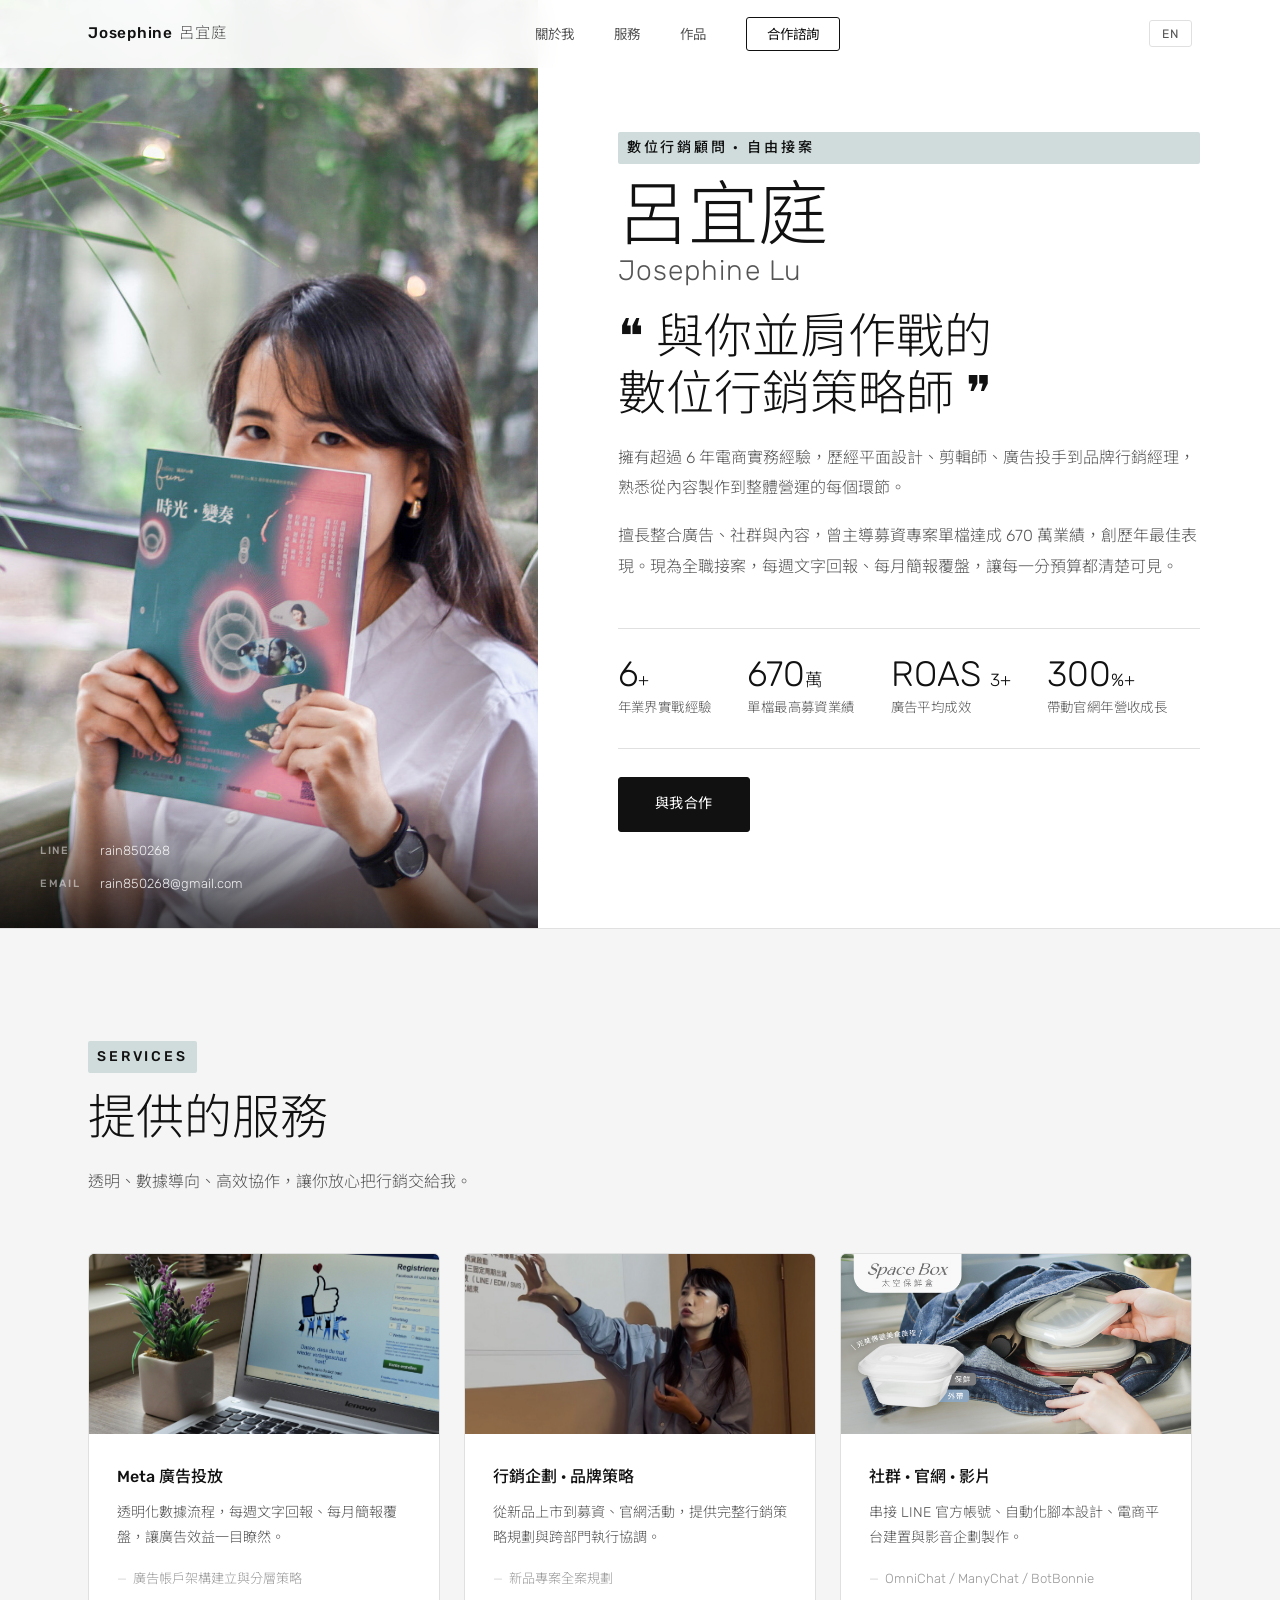
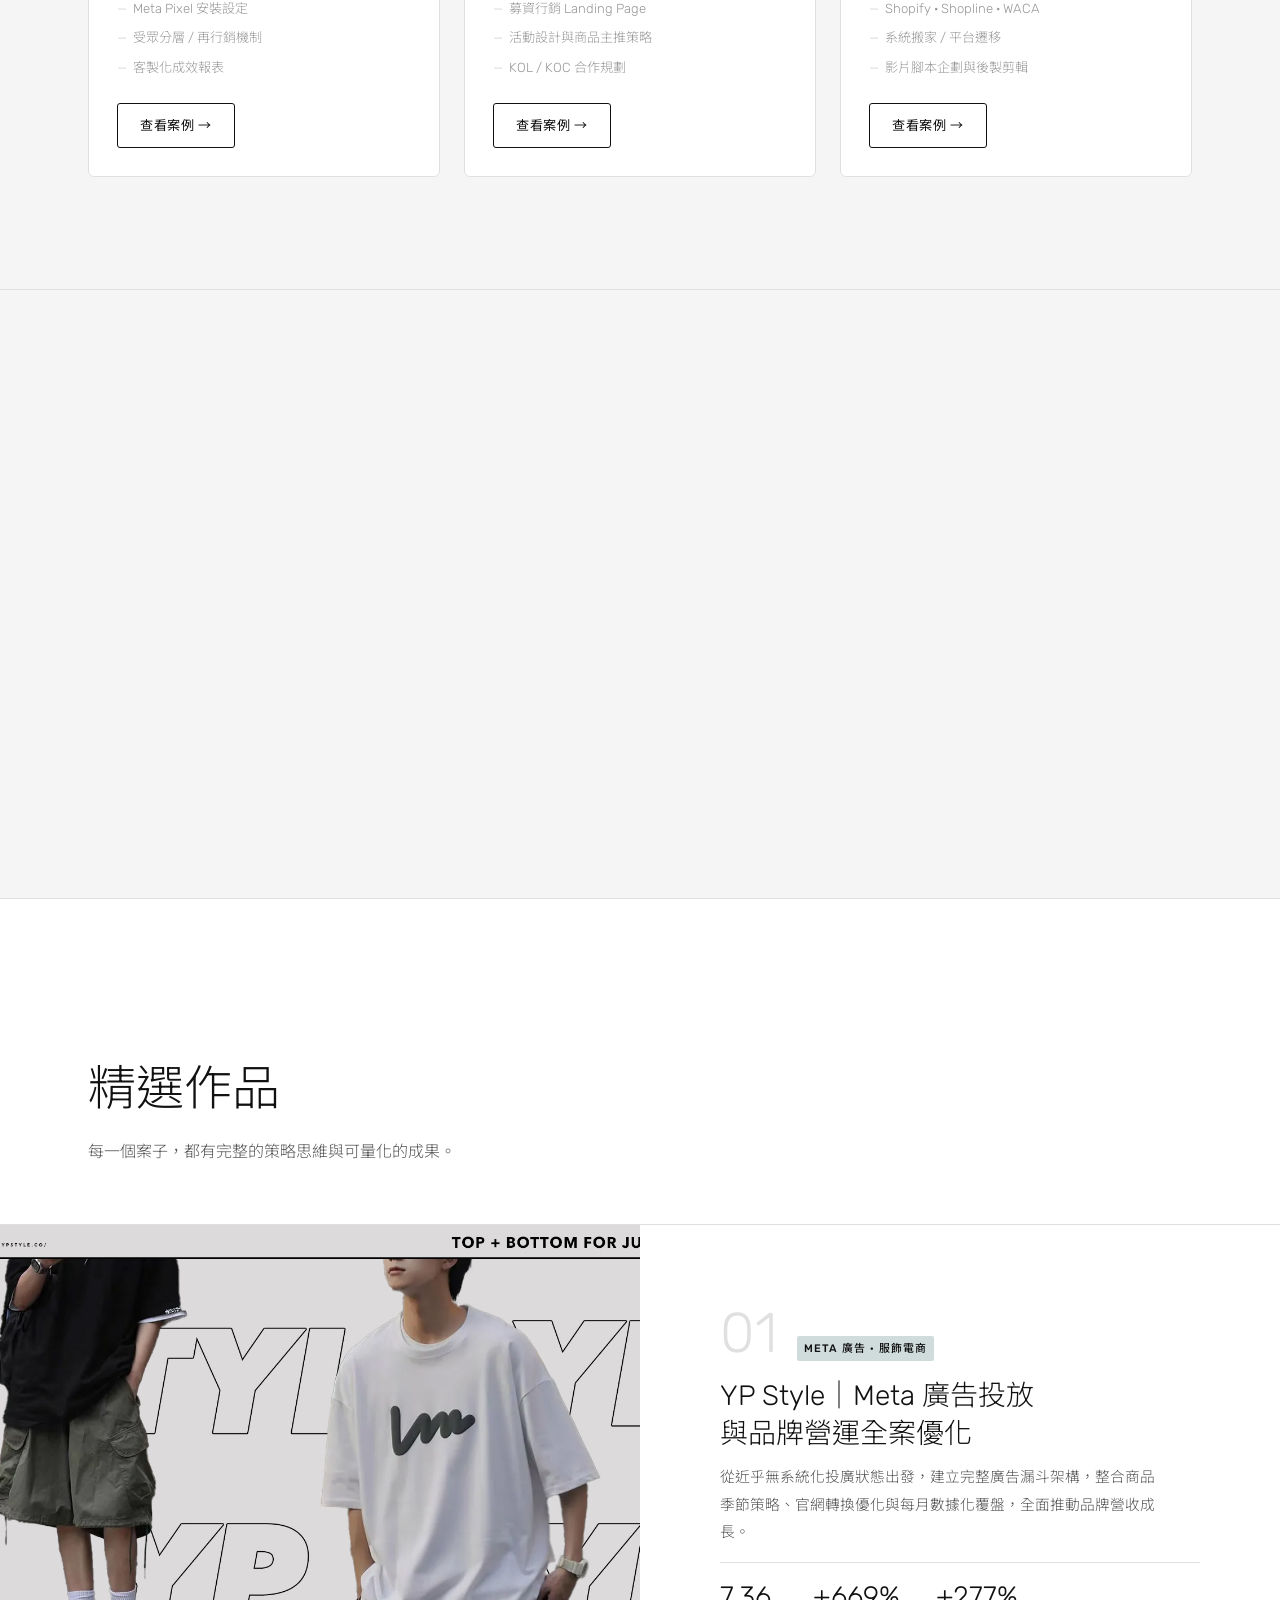
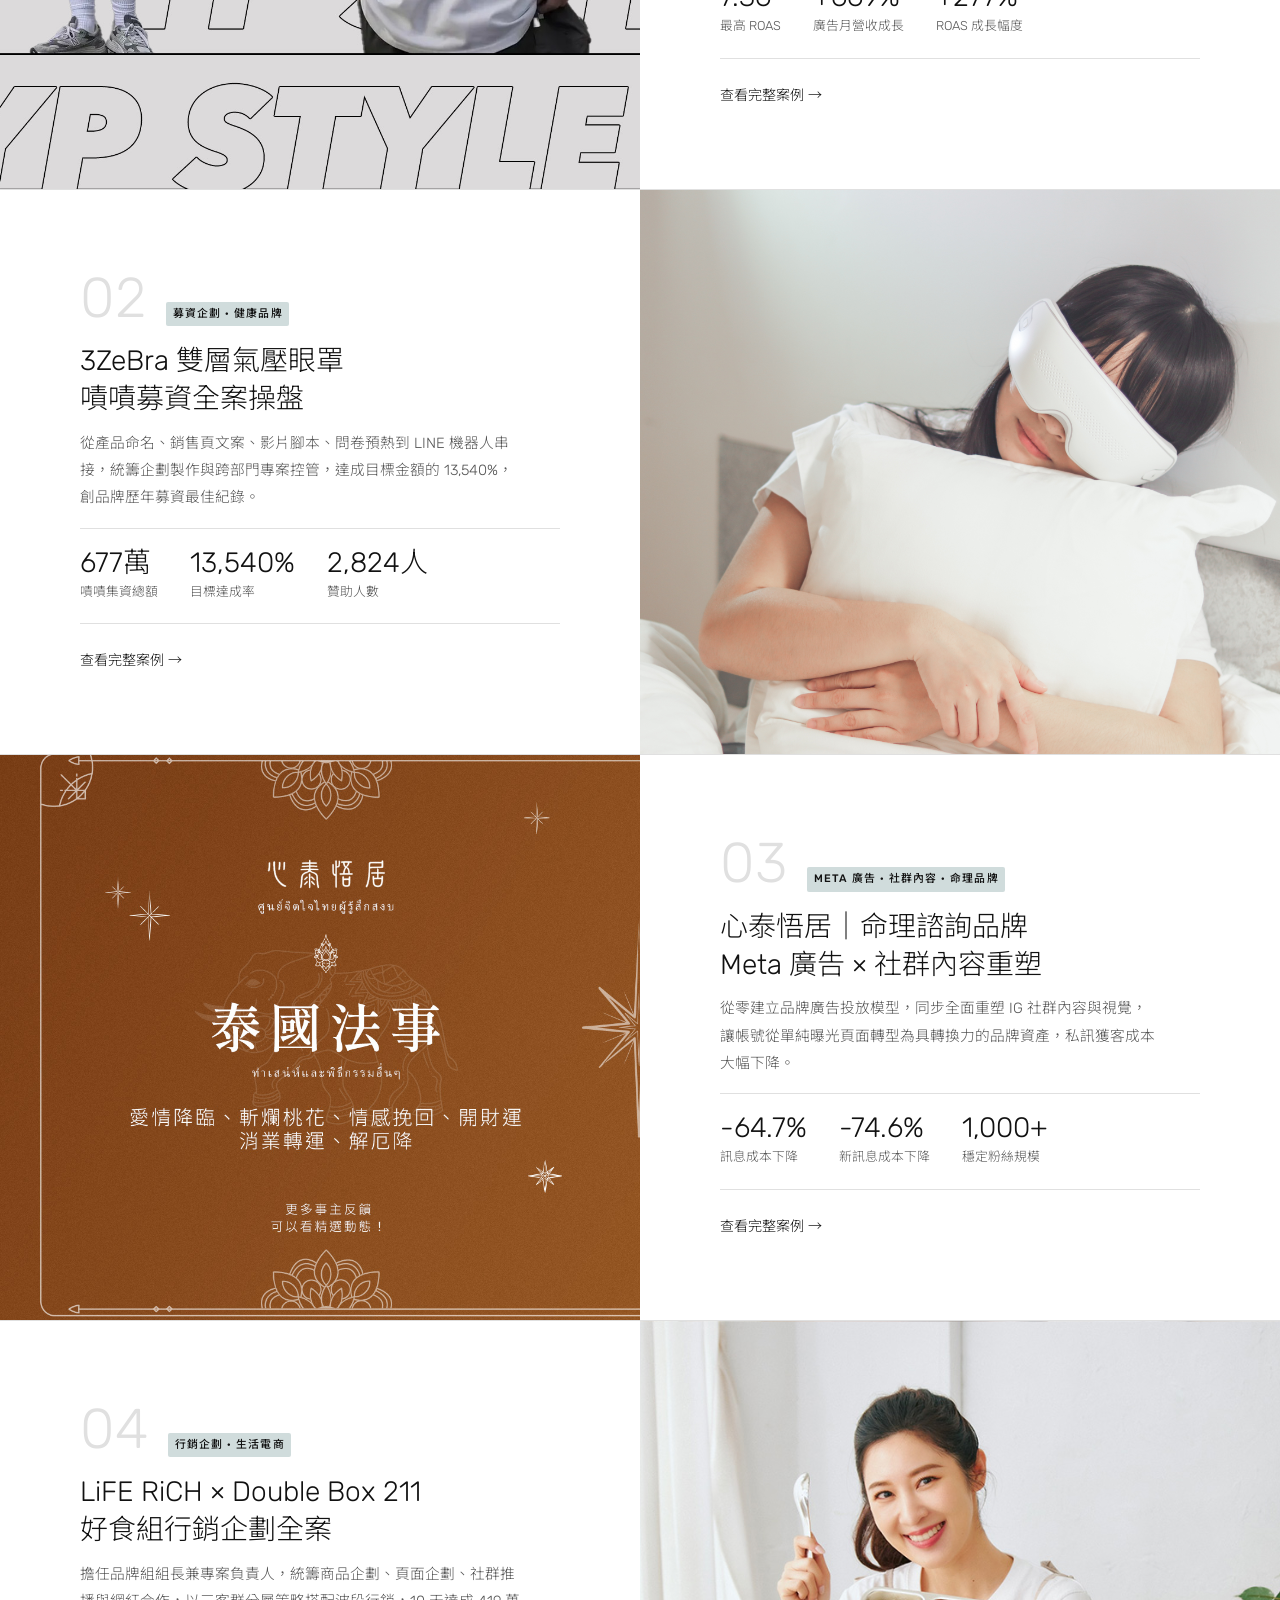
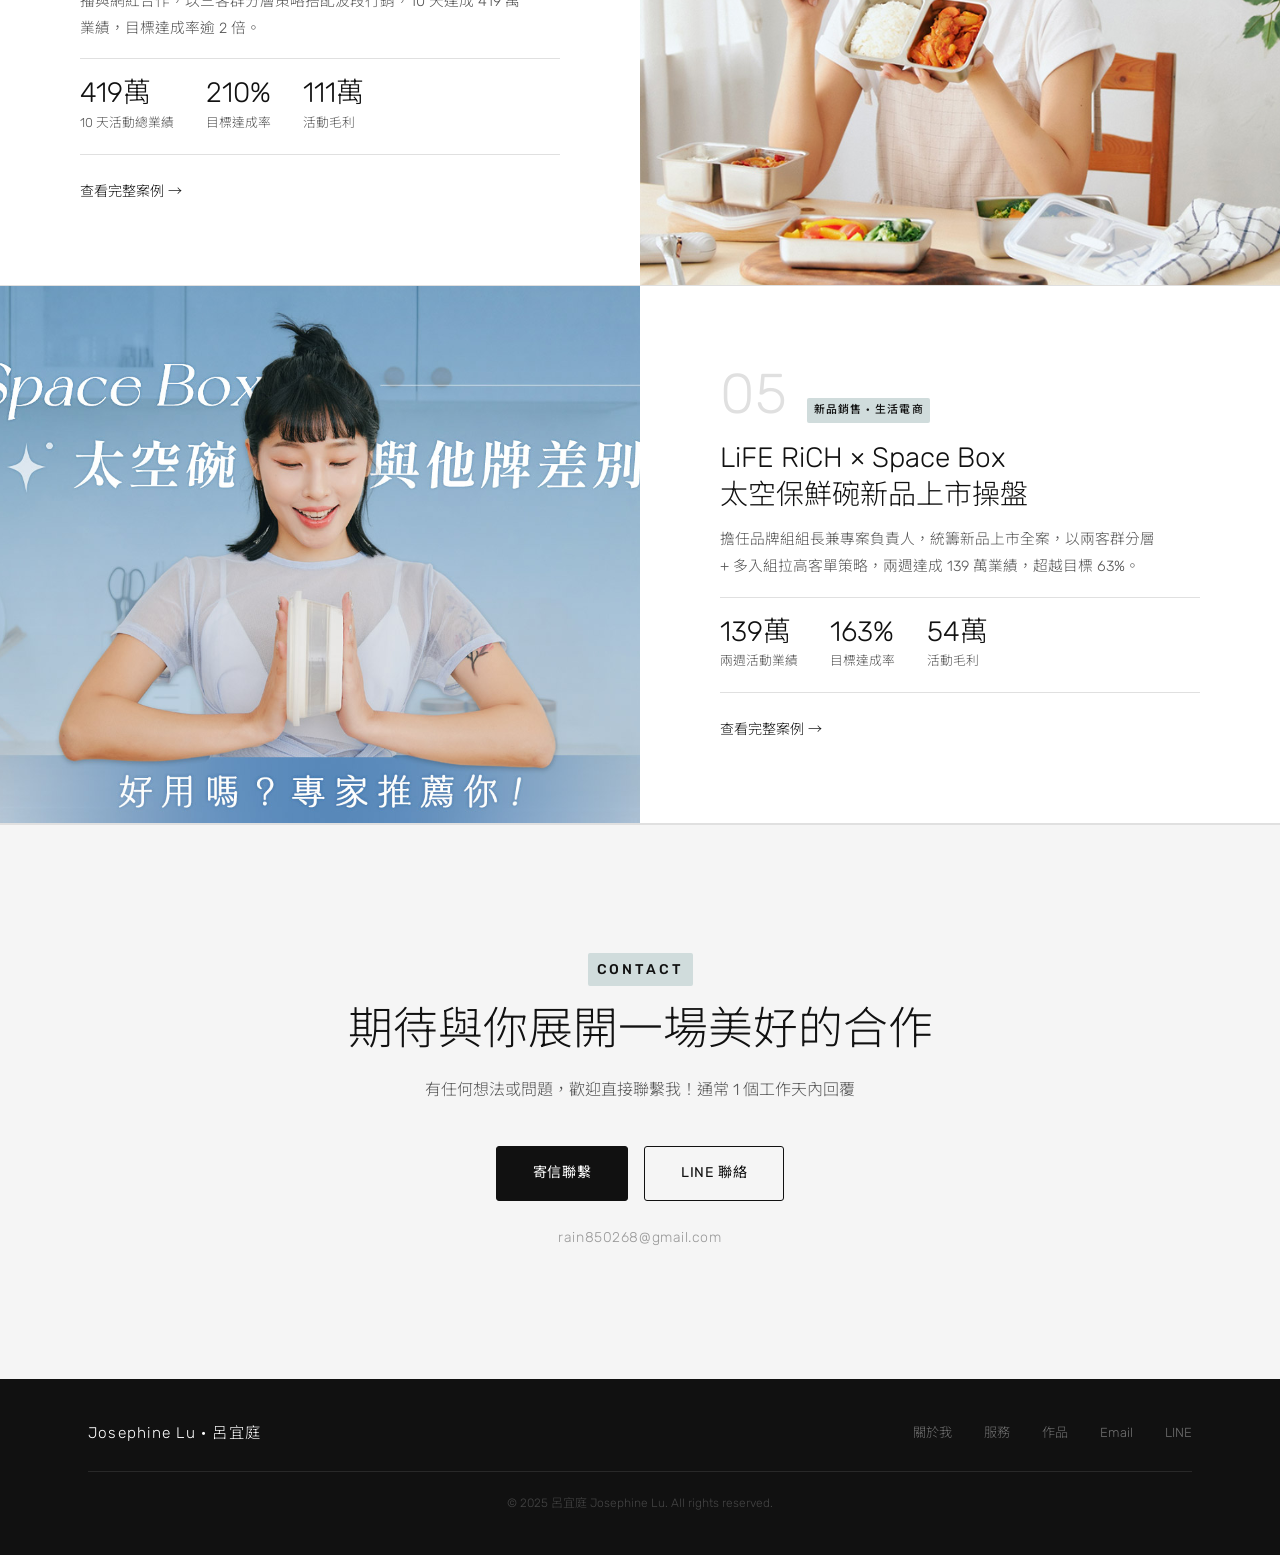
==== index.html @ 115ee1c3 "JSP-PF：首頁新增中英語言切換功能 - index.html：全頁 data-en 屬性、nav-right 包裝 lang-toggle + hamburger - style.css：.nav" ====
<!DOCTYPE html>
<html lang="zh-Hant">
<head>
  <meta charset="UTF-8" />
  <meta name="viewport" content="width=device-width, initial-scale=1.0" />
  <title>Josephine Lu</title>
  <meta name="description" content="Meta 廣告投放・行銷企劃・社群經營・官網建立・影片企劃。讓每一分預算都值得，讓成效一目瞭然。" />
  <link rel="preconnect" href="https://fonts.googleapis.com" />
  <link rel="preconnect" href="https://fonts.gstatic.com" crossorigin />
  <link href="https://fonts.googleapis.com/css2?family=Noto+Sans+TC:wght@300;400;500&family=Cormorant+Garamond:wght@300;400&family=Rubik:wght@300;400&display=swap" rel="stylesheet" />
  <link rel="stylesheet" href="style.css" />
</head>
<body>

  <!-- ── Navigation ── -->
  <header class="header" id="header">
    <nav class="nav container">
      <a href="#" class="nav-logo">Josephine <span>呂宜庭</span></a>
      <ul class="nav-links">
        <li><a href="#about" data-en="About">關於我</a></li>
        <li><a href="#services" data-en="Services">服務</a></li>
        <li><a href="#works" data-en="Work">作品</a></li>
        <li><a href="#contact" class="nav-cta" data-en="Let's Talk">合作諮詢</a></li>
      </ul>
      <div class="nav-right">
        <button class="lang-toggle" id="langToggle">EN</button>
        <button class="hamburger" id="hamburger" aria-label="選單">
          <span></span><span></span><span></span>
        </button>
      </div>
    </nav>
    <div class="mobile-menu" id="mobileMenu">
      <a href="#about" class="mobile-link" data-en="About">關於我</a>
      <a href="#services" class="mobile-link" data-en="Services">服務</a>
      <a href="#works" class="mobile-link" data-en="Work">作品</a>
      <a href="#contact" class="mobile-link" data-en="Let's Talk">合作諮詢</a>
    </div>
  </header>

  <!-- ── Hero + About (merged) ── -->
  <section class="about" id="about">
    <div class="about-photo">
      <img src="hero-photo.jpg" alt="呂宜庭 Josephine Lu" />
      <div class="about-contact-bar">
        <div class="about-contact-item">
          <span class="about-contact-label">LINE</span>
          <span>rain850268</span>
        </div>
        <div class="about-contact-item">
          <span class="about-contact-label">Email</span>
          <span>rain850268@gmail.com</span>
        </div>
      </div>
    </div>
    <div class="about-content">
      <p class="eyebrow reveal" data-en="Digital Marketing Consultant · Freelance">數位行銷顧問 · 自由接案</p>
      <h1 class="hero-name reveal" style="margin-bottom:1.25rem;">
        <span class="hero-name-zh">呂宜庭</span>
        <span class="hero-name-en">Josephine Lu</span>
      </h1>
      <h2 class="section-heading reveal" data-en="❝ Your partner in crime&lt;br&gt;for digital marketing ❞">❝ 與你並肩作戰的<br>數位行銷策略師 ❞</h2>
      <p class="body-text reveal" data-en="Over 6 years in e-commerce — from graphic design and video editing to running ads and leading brand strategy. I've been through every corner of the marketing world.">
        擁有超過 6 年電商實務經驗，歷經平面設計、剪輯師、廣告投手到品牌行銷經理，熟悉從內容製作到整體營運的每個環節。
      </p>
      <p class="body-text reveal" data-en="I tie ads, social, and content into one system that actually moves the needle. Led a crowdfunding campaign to NT$6.7M — a brand all-time record. Now freelancing full-time, with weekly check-ins and monthly reports so you always know where every dollar is going.">
        擅長整合廣告、社群與內容，曾主導募資專案單檔達成 670 萬業績，創歷年最佳表現。現為全職接案，每週文字回報、每月簡報覆盤，讓每一分預算都清楚可見。
      </p>
      <div class="about-stats reveal">
        <div class="stat">
          <span class="stat-n">6<small style="font-size:1.1rem">+</small></span>
          <span class="stat-l" data-en="yrs in the industry">年業界實戰經驗</span>
        </div>
        <div class="stat">
          <span class="stat-n" data-en="NT$6.7M">670<small style="font-size:1.1rem">萬</small></span>
          <span class="stat-l" data-en="single campaign record">單檔最高募資業績</span>
        </div>
        <div class="stat">
          <span class="stat-n">ROAS <small style="font-size:1.1rem">3+</small></span>
          <span class="stat-l" data-en="average ad ROAS">廣告平均成效</span>
        </div>
        <div class="stat">
          <span class="stat-n">300<small style="font-size:1.1rem">%+</small></span>
          <span class="stat-l" data-en="drove annual revenue growth">帶動官網年營收成長</span>
        </div>
      </div>
      <a href="#contact" class="btn btn-primary reveal" style="width:fit-content" data-en="Work with me">與我合作</a>
    </div>
  </section>

  <!-- ── Services ── -->
  <section class="services" id="services">
    <div class="container">
      <div class="section-header">
        <p class="eyebrow reveal">Services</p>
        <h2 class="section-heading reveal" data-en="What I Do">提供的服務</h2>
        <p class="body-text reveal" style="margin-bottom:0" data-en="Transparent, data-driven, and actually good to work with. You focus on your business — I'll handle the marketing.">透明、數據導向、高效協作，讓你放心把行銷交給我。</p>
      </div>
      <div class="svc-grid">

        <div class="svc-card reveal">
          <div class="svc-thumb svc-thumb-1" style="background-image:url(svc-meta.jpg);background-size:cover;background-position:center;">
          </div>
          <div class="svc-body">
            <h3 class="svc-title" data-en="Meta Ads">Meta 廣告投放</h3>
            <p class="svc-desc" data-en="Full transparency on every metric — weekly text updates, monthly deep-dives. No black boxes, just results.">透明化數據流程，每週文字回報、每月簡報覆盤，讓廣告效益一目瞭然。</p>
            <ul class="svc-items">
              <li data-en="Account structure &amp; audience strategy">廣告帳戶架構建立與分層策略</li>
              <li data-en="Meta Pixel setup">Meta Pixel 安裝設定</li>
              <li data-en="Audience segmentation &amp; retargeting">受眾分層 / 再行銷機制</li>
              <li data-en="Custom performance reports">客製化成效報表</li>
            </ul>
            <a href="ads.html" class="btn btn-outline" style="margin-top:1.4rem;font-size:.82rem;padding:.6rem 1.4rem;" data-en="See cases →">查看案例 →</a>
          </div>
        </div>

        <div class="svc-card reveal">
          <div class="svc-thumb svc-thumb-2" style="background-image:url(svc-marketing.jpg);background-size:cover;background-position:center;">
          </div>
          <div class="svc-body">
            <h3 class="svc-title" data-en="Marketing Strategy">行銷企劃 · 品牌策略</h3>
            <p class="svc-desc" data-en="From new product launches to crowdfunding and promos — full-funnel strategy with cross-team execution.">從新品上市到募資、官網活動，提供完整行銷策略規劃與跨部門執行協調。</p>
            <ul class="svc-items">
              <li data-en="Full new product launch planning">新品專案全案規劃</li>
              <li data-en="Crowdfunding landing pages">募資行銷 Landing Page</li>
              <li data-en="Campaign design &amp; product push strategy">活動設計與商品主推策略</li>
              <li data-en="KOL / KOC collaboration">KOL / KOC 合作規劃</li>
            </ul>
            <a href="marketing.html" class="btn btn-outline" style="margin-top:1.4rem;font-size:.82rem;padding:.6rem 1.4rem;" data-en="See cases →">查看案例 →</a>
          </div>
        </div>

        <div class="svc-card reveal">
          <div class="svc-thumb svc-thumb-3" style="background-image:url(svc-social.jpg);background-size:cover;background-position:center;">
          </div>
          <div class="svc-body">
            <h3 class="svc-title" data-en="Social · Web · Video">社群 · 官網 · 影片</h3>
            <p class="svc-desc" data-en="LINE automation, chatbot setup, e-commerce platform builds, and video production from script to final cut.">串接 LINE 官方帳號、自動化腳本設計、電商平台建置與影音企劃製作。</p>
            <ul class="svc-items">
              <li>OmniChat / ManyChat / BotBonnie</li>
              <li>Shopify · Shopline · WACA</li>
              <li data-en="Platform migration">系統搬家 / 平台遷移</li>
              <li data-en="Video scripting &amp; editing">影片腳本企劃與後製剪輯</li>
            </ul>
            <a href="services.html" class="btn btn-outline" style="margin-top:1.4rem;font-size:.82rem;padding:.6rem 1.4rem;" data-en="See cases →">查看案例 →</a>
          </div>
        </div>

      </div>
    </div>
  </section>

  <!-- ── Dashboard Showcase ── -->
  <section class="dash-showcase" id="dashboard">
    <div class="container">
      <div class="dash-showcase-inner">
        <div>
          <p class="eyebrow reveal">Data Dashboard</p>
          <span class="dash-showcase-sub reveal" data-en="Real-time dashboards &amp; analytics">視覺化數據圖表、分析</span>
          <h2 class="section-heading reveal" data-en="Data that talks,&lt;br&gt;decisions move faster">讓數據說話，<br>讓決策更快</h2>
          <p class="body-text reveal" data-en="For long-term clients, I build custom real-time dashboards that pull data from LINE, EDM, automation flows, and all key channels — ROAS, repurchase rate, acquisition cost — all in one place and fully trackable.">針對長期合作客戶，提供客製化的即時成效儀表板。整合 LINE、EDM、自動化行銷腳本等多渠道數據，以視覺化方式呈現 ROAS、回購率、觸及成本等核心指標，讓每一筆預算的流向都清晰可追溯。</p>
          <a href="#contact" class="btn btn-primary reveal" style="width:fit-content;margin-top:.5rem;" data-en="Book a call">預約諮詢</a>
        </div>
        <div class="dash-showcase-img reveal">
          <img src="dashboard-preview.jpg" alt="成效儀表板" loading="lazy" />
        </div>
      </div>
    </div>
  </section>

  <!-- ── Works ── -->
  <section class="works" id="works">
    <div class="container">
      <div class="section-header">
        <p class="eyebrow reveal">Portfolio</p>
        <h2 class="section-heading reveal" data-en="Selected Work">精選作品</h2>
        <p class="body-text reveal" style="margin-bottom:0" data-en="Every project comes with clear strategy and numbers that prove it.">每一個案子，都有完整的策略思維與可量化的成果。</p>
      </div>
    </div>

    <div class="works-list">

      <!-- 01 YP Style -->
      <div class="work-item">
        <div class="work-item-visual wv-1" style="background-image:url(work-yp.jpg);background-size:cover;background-position:center;">
        </div>
        <div class="work-item-body">
          <div class="work-item-head">
            <span class="work-num">01</span>
            <span class="work-cat" data-en="Meta Ads · Fashion E-commerce">Meta 廣告 · 服飾電商</span>
          </div>
          <h3 class="work-item-title" data-en="YP Style｜Meta Ads&lt;br&gt;&amp; Full-Brand Growth">YP Style｜Meta 廣告投放<br>與品牌營運全案優化</h3>
          <p class="work-item-desc" data-en="Built a complete ad funnel from zero — integrating seasonal product strategy, site conversion optimization, and monthly data reviews to drive consistent revenue growth.">從近乎無系統化投廣狀態出發，建立完整廣告漏斗架構，整合商品季節策略、官網轉換優化與每月數據化覆盤，全面推動品牌營收成長。</p>
          <div class="work-item-metrics">
            <div class="wm">
              <span class="wm-n">7.36</span>
              <span class="wm-l" data-en="Peak ROAS">最高 ROAS</span>
            </div>
            <div class="wm">
              <span class="wm-n">+669%</span>
              <span class="wm-l" data-en="Monthly revenue growth">廣告月營收成長</span>
            </div>
            <div class="wm">
              <span class="wm-n">+277%</span>
              <span class="wm-l" data-en="ROAS growth">ROAS 成長幅度</span>
            </div>
          </div>
          <a href="yp-style.html" class="work-item-link" data-en="View full case →">查看完整案例 →</a>
        </div>
      </div>

      <!-- 02 3ZeBra 眼罩 -->
      <div class="work-item work-item--rev">
        <div class="work-item-body">
          <div class="work-item-head">
            <span class="work-num">02</span>
            <span class="work-cat" data-en="Crowdfunding · Health Brand">募資企劃 · 健康品牌</span>
          </div>
          <h3 class="work-item-title" data-en="3ZeBra Eye Massager&lt;br&gt;Crowdfunding Campaign">3ZeBra 雙層氣壓眼罩<br>嘖嘖募資全案操盤</h3>
          <p class="work-item-desc" data-en="From product naming and sales page copy to video scripts, survey warm-ups, and LINE chatbot integration — managed cross-team execution and hit 13,540% of goal, a brand record.">從產品命名、銷售頁文案、影片腳本、問卷預熱到 LINE 機器人串接，統籌企劃製作與跨部門專案控管，達成目標金額的 13,540%，創品牌歷年募資最佳紀錄。</p>
          <div class="work-item-metrics">
            <div class="wm">
              <span class="wm-n" data-en="NT$6.77M">677萬</span>
              <span class="wm-l" data-en="Total raised">嘖嘖集資總額</span>
            </div>
            <div class="wm">
              <span class="wm-n">13,540%</span>
              <span class="wm-l" data-en="Goal achieved">目標達成率</span>
            </div>
            <div class="wm">
              <span class="wm-n" data-en="2,824">2,824人</span>
              <span class="wm-l" data-en="Backers">贊助人數</span>
            </div>
          </div>
          <a href="3zebra-eye.html" class="work-item-link" data-en="View full case →">查看完整案例 →</a>
        </div>
        <div class="work-item-visual wv-2" style="background-image:url(work-3zebra.jpg);background-size:cover;background-position:center;">
        </div>
      </div>

      <!-- 03 心泰悟居 -->
      <div class="work-item">
        <div class="work-item-visual wv-3" style="background-image:url(work-xintai.jpg);background-size:cover;background-position:center;">
        </div>
        <div class="work-item-body">
          <div class="work-item-head">
            <span class="work-num">03</span>
            <span class="work-cat" data-en="Meta Ads · Content · Fortune-Telling Brand">Meta 廣告 · 社群內容 · 命理品牌</span>
          </div>
          <h3 class="work-item-title" data-en="XinTai｜Fortune Brand&lt;br&gt;Meta Ads × Content Rebuild">心泰悟居｜命理諮詢品牌<br>Meta 廣告 × 社群內容重塑</h3>
          <p class="work-item-desc" data-en="Built a brand ad model from scratch while simultaneously overhauling all IG content and visuals — turning the account from a broadcast page into a conversion asset. Messaging acquisition cost dropped significantly.">從零建立品牌廣告投放模型，同步全面重塑 IG 社群內容與視覺，讓帳號從單純曝光頁面轉型為具轉換力的品牌資產，私訊獲客成本大幅下降。</p>
          <div class="work-item-metrics">
            <div class="wm">
              <span class="wm-n">-64.7%</span>
              <span class="wm-l" data-en="Messaging cost down">訊息成本下降</span>
            </div>
            <div class="wm">
              <span class="wm-n">-74.6%</span>
              <span class="wm-l" data-en="New message cost down">新訊息成本下降</span>
            </div>
            <div class="wm">
              <span class="wm-n">1,000+</span>
              <span class="wm-l" data-en="Stable followers">穩定粉絲規模</span>
            </div>
          </div>
          <a href="xintai.html" class="work-item-link" data-en="View full case →">查看完整案例 →</a>
        </div>
      </div>

      <!-- 04 Double Box 211 -->
      <div class="work-item work-item--rev">
        <div class="work-item-body">
          <div class="work-item-head">
            <span class="work-num">04</span>
            <span class="work-cat" data-en="Campaign Strategy · Lifestyle E-com">行銷企劃 · 生活電商</span>
          </div>
          <h3 class="work-item-title" data-en="LiFE RiCH × Double Box 211&lt;br&gt;Campaign Planning">LiFE RiCH × Double Box 211<br>好食組行銷企劃全案</h3>
          <p class="work-item-desc" data-en="Served as brand team lead and project owner — product planning, landing pages, push campaigns, and influencer coordination. Three-tier audience strategy with wave marketing hit NT$4.19M in 10 days at 210% of target.">擔任品牌組組長兼專案負責人，統籌商品企劃、頁面企劃、社群推播與網紅合作，以三客群分層策略搭配波段行銷，10 天達成 419 萬業績，目標達成率逾 2 倍。</p>
          <div class="work-item-metrics">
            <div class="wm">
              <span class="wm-n" data-en="NT$4.19M">419萬</span>
              <span class="wm-l" data-en="Revenue in 10 days">10 天活動總業績</span>
            </div>
            <div class="wm">
              <span class="wm-n">210%</span>
              <span class="wm-l" data-en="Goal achieved">目標達成率</span>
            </div>
            <div class="wm">
              <span class="wm-n" data-en="NT$1.11M">111萬</span>
              <span class="wm-l" data-en="Campaign gross profit">活動毛利</span>
            </div>
          </div>
          <a href="doublebox.html" class="work-item-link" data-en="View full case →">查看完整案例 →</a>
        </div>
        <div class="work-item-visual wv-5" style="background-image:url(work-doublebox.jpg);background-size:cover;background-position:center;">
        </div>
      </div>

      <!-- 05 Space Box 太空保鮮碗 -->
      <div class="work-item">
        <div class="work-item-visual wv-4" style="background-image:url(work-spacebox.jpg);background-size:cover;background-position:center;">
        </div>
        <div class="work-item-body">
          <div class="work-item-head">
            <span class="work-num">05</span>
            <span class="work-cat" data-en="New Product Launch · Lifestyle E-com">新品銷售 · 生活電商</span>
          </div>
          <h3 class="work-item-title" data-en="LiFE RiCH × Space Box&lt;br&gt;New Product Launch">LiFE RiCH × Space Box<br>太空保鮮碗新品上市操盤</h3>
          <p class="work-item-desc" data-en="Brand team lead on a full new product launch — two-tier audience strategy with bundle upsell design hit NT$1.39M in two weeks, exceeding target by 63%.">擔任品牌組組長兼專案負責人，統籌新品上市全案，以兩客群分層 + 多入組拉高客單策略，兩週達成 139 萬業績，超越目標 63%。</p>
          <div class="work-item-metrics">
            <div class="wm">
              <span class="wm-n" data-en="NT$1.39M">139萬</span>
              <span class="wm-l" data-en="Revenue in 2 wks">兩週活動業績</span>
            </div>
            <div class="wm">
              <span class="wm-n">163%</span>
              <span class="wm-l" data-en="Goal achieved">目標達成率</span>
            </div>
            <div class="wm">
              <span class="wm-n" data-en="NT$540K">54萬</span>
              <span class="wm-l" data-en="Campaign gross profit">活動毛利</span>
            </div>
          </div>
          <a href="spacebox.html" class="work-item-link" data-en="View full case →">查看完整案例 →</a>
        </div>
      </div>

    </div>
  </section>

  <!-- ── Contact ── -->
  <section class="contact" id="contact">
    <div class="container">
      <div class="contact-inner">
        <p class="eyebrow reveal">Contact</p>
        <h2 class="section-heading reveal" style="font-size:clamp(1.1rem,4.5vw,2.8rem);" data-en="Let's build something great together">期待與你展開一場美好的合作</h2>
        <p class="body-text reveal" data-en="Got a project in mind? Drop me a line — I usually reply within one business day.">有任何想法或問題，歡迎直接聯繫我！通常 1 個工作天內回覆</p>
        <div class="contact-actions reveal">
          <a href="mailto:rain850268@gmail.com" class="btn btn-primary" data-en="Send Email">寄信聯繫</a>
          <a href="https://line.me/ti/p/KwawGJJVZO" target="_blank" rel="noopener" class="btn btn-outline" data-en="LINE Message">LINE 聯絡</a>
        </div>
        <p class="contact-email reveal">rain850268@gmail.com</p>
      </div>
    </div>
  </section>

  <!-- ── Footer ── -->
  <footer class="footer">
    <div class="container">
      <div class="footer-top">
        <p class="footer-brand">Josephine Lu · 呂宜庭</p>
        <nav class="footer-nav">
          <a href="#about" data-en="About">關於我</a>
          <a href="#services" data-en="Services">服務</a>
          <a href="#works" data-en="Work">作品</a>
          <a href="mailto:rain850268@gmail.com">Email</a>
          <a href="https://line.me/ti/p/KwawGJJVZO" target="_blank" rel="noopener">LINE</a>
        </nav>
      </div>
      <p class="footer-copy">© 2025 呂宜庭 Josephine Lu. All rights reserved.</p>
    </div>
  </footer>

  <script src="script.js"></script>
</body>
</html>
---- style.css ----
/* ── Variables ── */
:root {
  --bg:          #FFFFFF;
  --surface:     #F5F5F5;
  --surface-alt: #EBEBEB;
  --border:      #E0E0E0;
  --text:        #111111;
  --text-mid:    #555555;
  --text-light:  #999999;
  --accent:      #111111;
  --accent-dark: #000000;
  --accent-pale: #CCCCCC;
  --hl:          #D0DCDC;   /* highlighter */
  --white:       #FFFFFF;

  --sans:  'Rubik', 'Noto Sans TC', -apple-system, BlinkMacSystemFont, sans-serif;
  --serif: 'Rubik', 'Noto Sans TC', sans-serif;
  --num:   'Rubik', 'Noto Sans TC', sans-serif;

  --r:    3px;
  --rl:   6px;
  --t:    0.25s ease;
  --sh:   0 2px 20px rgba(0,0,0,.05);
  --shh:  0 8px 40px rgba(0,0,0,.10);
  --w:    1200px;
  --nav-h: 68px;
}

/* ── Reset ── */
*, *::before, *::after { box-sizing: border-box; margin: 0; padding: 0; }
html { scroll-behavior: smooth; }
body {
  font-family: var(--sans);
  background: var(--bg);
  color: var(--text);
  line-height: 1.85;
  font-weight: 300;
  font-size: 1rem;
  -webkit-font-smoothing: antialiased;
}
img { display: block; max-width: 100%; }
a   { color: inherit; text-decoration: none; }
ul  { list-style: none; }

/* ── Layout ── */
.container {
  max-width: var(--w);
  margin: 0 auto;
  padding: 0 3rem;
}

/* ── Typography ── */
.eyebrow {
  display: inline-block;
  font-size: .88rem;
  font-weight: 500;
  letter-spacing: .2em;
  text-transform: uppercase;
  color: var(--text);
  background: var(--hl);
  padding: .22em .65em;
  border-radius: 2px;
  margin-bottom: 1rem;
}
.section-heading {
  font-size: clamp(2rem, 4vw, 3rem);
  font-weight: 300;
  line-height: 1.2;
  margin-bottom: 1.25rem;
  color: var(--text);
}
.body-text {
  font-size: 1rem;
  color: var(--text-mid);
  line-height: 1.9;
  margin-bottom: 1.1rem;
}

/* ── Buttons ── */
.btn {
  display: inline-flex;
  align-items: center;
  justify-content: center;
  gap: .4rem;
  padding: .85rem 2.25rem;
  font-family: var(--sans);
  font-size: .88rem;
  font-weight: 400;
  letter-spacing: .04em;
  border: 1px solid transparent;
  border-radius: var(--r);
  cursor: pointer;
  transition: background var(--t), color var(--t), border-color var(--t), transform var(--t);
}
.btn-primary { background: var(--accent); color: var(--white); border-color: var(--accent); }
.btn-primary:hover { background: var(--accent-dark); border-color: var(--accent-dark); transform: translateY(-2px); }
.btn-outline { background: transparent; color: var(--accent); border-color: var(--accent); }
.btn-outline:hover { background: var(--accent); color: var(--white); transform: translateY(-2px); }

/* ── Header ── */
.header {
  position: fixed;
  inset: 0 0 auto;
  z-index: 200;
  height: var(--nav-h);
  background: rgba(255,255,255,.92);
  backdrop-filter: blur(16px);
  -webkit-backdrop-filter: blur(16px);
  border-bottom: 1px solid transparent;
  transition: border-color var(--t);
}
.header.scrolled { border-bottom-color: var(--border); }
.nav {
  display: flex;
  align-items: center;
  justify-content: space-between;
  height: 100%;
}
.nav-logo { font-size: .96rem; font-weight: 500; letter-spacing: .05em; color: var(--text); }
.nav-logo span { font-weight: 300; color: var(--text-mid); margin-left: .1rem; }
.nav-links { display: flex; align-items: center; gap: 2.5rem; }
.nav-links a {
  font-size: .84rem;
  color: var(--text-mid);
  font-weight: 400;
  transition: color var(--t);
  position: relative;
}
.nav-links a:not(.nav-cta)::after {
  content: '';
  position: absolute;
  bottom: -2px; left: 0; right: 0;
  height: 1px;
  background: var(--text);
  transform: scaleX(0);
  transform-origin: left;
  transition: transform var(--t);
}
.nav-links a:not(.nav-cta):hover { color: var(--text); }
.nav-links a:not(.nav-cta):hover::after { transform: scaleX(1); }
.nav-cta {
  padding: .5rem 1.25rem !important;
  border: 1px solid var(--accent);
  border-radius: var(--r);
  color: var(--accent) !important;
  transition: background var(--t), color var(--t) !important;
}
.nav-cta:hover { background: var(--accent); color: var(--white) !important; }
.nav-cta::after { display: none !important; }

.nav-right { display: flex; align-items: center; gap: .75rem; }

.lang-toggle {
  background: none;
  border: 1px solid var(--border);
  border-radius: var(--r);
  padding: .32rem .75rem;
  font-family: var(--sans);
  font-size: .76rem;
  font-weight: 400;
  letter-spacing: .1em;
  color: var(--text-mid);
  cursor: pointer;
  transition: color var(--t), border-color var(--t);
  white-space: nowrap;
}
.lang-toggle:hover { color: var(--text); border-color: var(--text); }

.hamburger {
  display: none;
  flex-direction: column;
  gap: 5px;
  background: none;
  border: none;
  cursor: pointer;
  padding: 4px;
}
.hamburger span { display: block; width: 22px; height: 1.5px; background: var(--text); }
.mobile-menu {
  display: none;
  flex-direction: column;
  background: var(--bg);
  border-bottom: 1px solid var(--border);
  padding: 1rem 3rem 1.5rem;
  gap: .75rem;
}
.mobile-menu.open { display: flex; }
.mobile-link { font-size: .96rem; color: var(--text-mid); transition: color var(--t); }
.mobile-link:hover { color: var(--text); }

/* ── Hero ── */
.hero {
  min-height: 100vh;
  padding-top: var(--nav-h);
  display: flex;
  align-items: center;
  position: relative;
  overflow: hidden;
}
.hero::after {
  content: 'J';
  position: absolute;
  font-family: var(--sans);
  font-size: 60vw;
  font-weight: 300;
  color: var(--hl);
  opacity: .45;
  right: -8vw;
  bottom: -15vw;
  line-height: 1;
  user-select: none;
  pointer-events: none;
}
.hero .container { position: relative; z-index: 1; }
.hero-content { max-width: 640px; }
.hero-name {
  display: flex;
  flex-direction: column;
  gap: .2rem;
  margin-bottom: 1.5rem;
}
.hero-name-zh {
  font-family: var(--sans);
  font-size: clamp(2.6rem, 5.5vw, 4.8rem);
  font-weight: 300;
  line-height: 1;
  color: var(--text);
}
.hero-name-en {
  font-family: var(--sans);
  font-size: clamp(1.1rem, 2.2vw, 1.8rem);
  font-weight: 300;
  line-height: 1.2;
  color: var(--text-mid);
  letter-spacing: .04em;
}
.hero-desc {
  font-size: .94rem;
  color: var(--text-mid);
  letter-spacing: .06em;
  margin-bottom: 2.75rem;
}
.hero-actions { display: flex; gap: 1rem; flex-wrap: wrap; }
.hero-scroll {
  position: absolute;
  bottom: 2.5rem; left: 50%;
  transform: translateX(-50%);
  display: flex; flex-direction: column; align-items: center; gap: 6px;
  z-index: 1;
}
.hero-scroll-line {
  width: 1px; height: 50px;
  background: linear-gradient(to bottom, transparent, var(--accent-pale));
  animation: pulse 2s ease-in-out infinite;
}
.hero-scroll-dot { width: 5px; height: 5px; border-radius: 50%; background: var(--accent-pale); }
@keyframes pulse { 0%,100%{opacity:.35} 50%{opacity:1} }

/* ── About (hero-about combined) ── */
.about {
  display: grid;
  grid-template-columns: 42% 58%;
  min-height: 100vh;
  border-top: none;
}
.about-photo {
  position: relative;
  overflow: hidden;
  background: var(--surface);
}
.about-photo img {
  width: 100%;
  height: 100%;
  object-fit: cover;
  object-position: top center;
  display: block;
}
.about-contact-bar {
  position: absolute;
  bottom: 0; left: 0; right: 0;
  background: linear-gradient(transparent, rgba(10,10,10,.72));
  padding: 3rem 2.5rem 2rem;
  display: flex;
  flex-direction: column;
  gap: .55rem;
}
.about-contact-item {
  display: flex;
  align-items: center;
  gap: .75rem;
  font-size: .82rem;
  color: rgba(255,255,255,.88);
}
.about-contact-label {
  font-size: .66rem;
  font-weight: 500;
  letter-spacing: .16em;
  text-transform: uppercase;
  color: rgba(255,255,255,.5);
  min-width: 3rem;
}
.about-content {
  padding: 6rem 5rem;
  display: flex;
  flex-direction: column;
  justify-content: center;
  padding-top: calc(var(--nav-h) + 4rem);
}
.about-stats {
  display: flex;
  gap: 2.25rem;
  flex-wrap: wrap;
  padding: 1.75rem 0;
  margin: 1.75rem 0;
  border-top: 1px solid var(--border);
  border-bottom: 1px solid var(--border);
}
.stat { display: flex; flex-direction: column; }
.stat-n {
  font-family: var(--num);
  font-size: 2.2rem;
  font-weight: 300;
  color: var(--text);
  line-height: 1;
  margin-bottom: .2rem;
}
.stat-l { font-size: .84rem; color: var(--text-mid); letter-spacing: .03em; }

/* ── Services ── */
.services {
  padding: 7rem 0;
  background: var(--surface);
  border-top: 1px solid var(--border);
}
.section-header { margin-bottom: 3.5rem; }
.svc-grid {
  display: grid;
  grid-template-columns: repeat(3, 1fr);
  gap: 1.5rem;
}
.svc-card {
  background: var(--bg);
  border: 1px solid var(--border);
  border-radius: var(--rl);
  overflow: hidden;
  transition: transform var(--t), box-shadow var(--t);
}
.svc-card:hover { transform: translateY(-4px); box-shadow: var(--shh); }
.svc-thumb {
  height: 180px;
  display: flex;
  align-items: flex-end;
  padding: 1.25rem;
}
.svc-thumb-1 { background: linear-gradient(145deg, var(--hl) 0%, #BFD0D0 100%); }
.svc-thumb-2 { background: linear-gradient(145deg, #D8E4E4 0%, #C4D4D4 100%); }
.svc-thumb-3 { background: linear-gradient(145deg, #E4ECEC 0%, #CDD8D8 100%); }
.svc-thumb-label {
  font-family: var(--sans);
  font-size: 1.6rem;
  font-weight: 300;
  letter-spacing: .15em;
  color: rgba(17,17,17,.18);
}
.svc-body { padding: 1.75rem; }
.svc-title { font-size: 1rem; font-weight: 500; color: var(--text); margin-bottom: .6rem; }
.svc-desc { font-size: .88rem; color: var(--text-mid); line-height: 1.75; margin-bottom: 1rem; }
.svc-items { display: flex; flex-direction: column; gap: .35rem; }
.svc-items li {
  font-size: .82rem; color: var(--text-light);
  padding-left: 1rem; position: relative;
}
.svc-items li::before { content: '—'; position: absolute; left: 0; color: var(--accent-pale); }

/* ── Works ── */
.works {
  padding: 7rem 0 0;
  border-top: 1px solid var(--border);
}
.works > .container { margin-bottom: 3.5rem; }
.works-list { width: 100%; }

.work-item {
  display: grid;
  grid-template-columns: 1fr 1fr;
  min-height: 520px;
  border-top: 1px solid var(--border);
  transition: background var(--t);
}
.work-item:hover { background: var(--surface); }
.work-item:last-child { border-bottom: 1px solid var(--border); }

.work-item-visual {
  overflow: hidden;
  position: relative;
  display: flex;
  align-items: flex-end;
  padding: 2rem;
}
.wv-1 { background: linear-gradient(145deg, var(--hl) 0%, #BDD0D0 100%); }
.wv-2 { background: linear-gradient(145deg, #D8E4E4 0%, #C0D2D2 100%); }
.wv-3 { background: linear-gradient(145deg, #E2ECEC 0%, #CADADA 100%); }
.wv-4 { background: linear-gradient(145deg, #EAF0F0 0%, #D4E0E0 100%); }
.wv-5 { background: linear-gradient(145deg, #E8EFE0 0%, #D0DFC0 100%); }
.wv-label {
  font-family: var(--sans);
  font-size: 1.8rem;
  font-weight: 300;
  letter-spacing: .2em;
  color: rgba(17,17,17,.16);
}
.work-item-body {
  padding: 5rem;
  display: flex;
  flex-direction: column;
  justify-content: center;
  gap: .75rem;
}
.work-item--rev .work-item-visual { order: 2; }
.work-item--rev .work-item-body   { order: 1; }

.work-item-head {
  display: flex;
  align-items: baseline;
  gap: 1.25rem;
  margin-bottom: .25rem;
}
.work-num {
  font-family: var(--num);
  font-size: 3.5rem;
  font-weight: 300;
  color: var(--border);
  line-height: 1;
}
.work-cat {
  display: inline-block;
  font-size: .68rem;
  font-weight: 500;
  letter-spacing: .12em;
  text-transform: uppercase;
  color: var(--text);
  background: var(--hl);
  padding: .2em .6em;
  border-radius: 2px;
}
.work-item-title {
  font-size: clamp(1.3rem, 2.5vw, 1.75rem);
  font-weight: 300;
  line-height: 1.35;
  color: var(--text);
}
.work-item-desc {
  font-size: .92rem;
  color: var(--text-mid);
  line-height: 1.85;
  max-width: 440px;
}
.work-item-metrics {
  display: flex;
  gap: 2rem;
  flex-wrap: wrap;
  padding: 1.25rem 0;
  border-top: 1px solid var(--border);
  border-bottom: 1px solid var(--border);
  margin: .25rem 0;
}
.wm { display: flex; flex-direction: column; }
.wm-n {
  font-family: var(--num);
  font-size: 1.75rem;
  font-weight: 300;
  color: var(--text);
  line-height: 1;
}
.wm-l { font-size: .8rem; color: var(--text-mid); margin-top: .2rem; }
.work-item-link {
  display: inline-flex;
  align-items: center;
  gap: .5rem;
  font-size: .88rem;
  color: var(--text);
  transition: gap var(--t);
  width: fit-content;
  margin-top: .5rem;
}
.work-item-link:hover { gap: .85rem; }

/* ── Contact ── */
.contact {
  padding: 8rem 0;
  background: var(--surface);
  border-top: 1px solid var(--border);
  text-align: center;
}
.contact-inner { max-width: 600px; margin: 0 auto; }
.contact-inner .body-text { margin-bottom: 2.5rem; }
.contact-actions { display: flex; gap: 1rem; justify-content: center; flex-wrap: wrap; margin-bottom: 1.5rem; }
.contact-email { font-size: .88rem; color: var(--text-light); letter-spacing: .04em; }

/* ── Footer ── */
.footer { background: var(--text); padding: 2.5rem 0; }
.footer-top {
  display: flex;
  align-items: center;
  justify-content: space-between;
  padding-bottom: 1.5rem;
  border-bottom: 1px solid rgba(255,255,255,.1);
  margin-bottom: 1.25rem;
}
.footer-brand { font-size: .96rem; font-weight: 300; letter-spacing: .08em; color: var(--bg); }
.footer-nav { display: flex; gap: 2rem; flex-wrap: wrap; }
.footer-nav a { font-size: .82rem; color: rgba(255,255,255,.4); transition: color var(--t); }
.footer-nav a:hover { color: var(--bg); }
.footer-copy { font-size: .75rem; color: rgba(255,255,255,.22); text-align: center; }

/* ── Reveal ── */
.reveal { opacity: 0; transform: translateY(22px); transition: opacity .65s ease, transform .65s ease; }
.reveal.visible { opacity: 1; transform: translateY(0); }

/* ── Case Study Page ── */
.case-hero { padding: 8rem 0 3rem; border-bottom: 1px solid var(--border); }
.case-back {
  display: inline-flex; align-items: center; gap: .5rem;
  font-size: .82rem; color: var(--text-light); margin-bottom: 2.5rem; transition: color var(--t);
}
.case-back::before { content: '←'; }
.case-back:hover { color: var(--text); }
.section-title {
  font-size: clamp(1.9rem, 3.8vw, 3rem);
  font-weight: 300; line-height: 1.25; margin-bottom: 1.25rem;
}
.case-kpi-row { display: flex; gap: 3rem; flex-wrap: wrap; margin-top: 2.5rem; }
.case-kpi { display: flex; flex-direction: column; gap: .2rem; }
.case-kpi-num { font-family: var(--num); font-size: 3rem; font-weight: 300; color: var(--text); line-height: 1; }
.case-kpi-label { font-size: .88rem; color: var(--text-mid); }
.case-hero-meta {
  display: flex; gap: 2.5rem; flex-wrap: wrap;
  margin-top: 1.75rem; padding-top: 1.75rem; border-top: 1px solid var(--border);
}
.case-meta-item { display: flex; flex-direction: column; gap: .2rem; }
.case-meta-label { font-size: .68rem; font-weight: 500; letter-spacing: .16em; text-transform: uppercase; color: var(--text-light); }
.case-meta-value { font-size: .95rem; color: var(--text); }
.case-tabs-wrap { position: sticky; top: var(--nav-h); z-index: 100; background: var(--bg); border-bottom: 1px solid var(--border); }
.case-tabs { display: flex; max-width: var(--w); margin: 0 auto; padding: 0 3rem; overflow-x: auto; scrollbar-width: none; }
.case-tabs::-webkit-scrollbar { display: none; }
.case-tab {
  flex-shrink: 0; padding: 1.1rem 1.5rem;
  background: none; border: none;
  font-family: var(--sans); font-size: .86rem; font-weight: 400;
  color: var(--text-light); cursor: pointer;
  border-bottom: 2px solid transparent;
  transition: color var(--t), border-color var(--t); white-space: nowrap;
}
.case-tab:hover { color: var(--text); }
.case-tab.active { color: var(--text); font-weight: 500; border-bottom-color: var(--text); }
.case-body { padding: 4rem 0 6rem; }
.case-tab-content { display: none; }
.case-tab-content.active { display: block; }
.case-section-title { font-size: clamp(1.4rem, 2.5vw, 1.9rem); font-weight: 300; margin-bottom: 2rem; color: var(--text); }
.case-lead { font-size: 1.06rem; color: var(--text-mid); max-width: 680px; margin-bottom: 2.5rem; line-height: 1.9; }
.case-lead strong,
.body-text strong,
.highlight-desc strong { background: var(--hl); padding: .1em .4em; border-radius: 2px; font-weight: 500; color: var(--text); }
.pain-list { display: flex; flex-direction: column; gap: 1rem; max-width: 780px; }
.pain-item { display: flex; gap: 1.25rem; align-items: flex-start; padding: 1.5rem 1.75rem; background: var(--surface); border: 1px solid var(--border); border-radius: var(--rl); }
.pain-num { font-family: var(--num); font-size: 1.5rem; font-weight: 300; color: var(--accent-pale); min-width: 2rem; line-height: 1; padding-top: .1rem; }
.pain-text { font-size: .95rem; color: var(--text-mid); line-height: 1.8; }
.pain-text strong { font-weight: 500; color: var(--text); display: block; margin-bottom: .2rem; }
.strategy-grid { display: grid; grid-template-columns: 1fr 1fr; gap: 1.5rem; margin-top: 1rem; }
.strategy-card { padding: 2rem; border: 1px solid var(--border); border-radius: var(--rl); transition: box-shadow var(--t); }
.strategy-card:hover { box-shadow: var(--shh); }
.strategy-num { font-family: var(--num); font-size: 2.5rem; font-weight: 300; color: var(--accent-pale); line-height: 1; margin-bottom: .75rem; }
.strategy-title { font-size: 1rem; font-weight: 500; color: var(--text); margin-bottom: .75rem; }
.strategy-items { display: flex; flex-direction: column; gap: .4rem; }
.strategy-items li { font-size: .88rem; color: var(--text-mid); padding-left: 1rem; position: relative; }
.strategy-items li::before { content: '—'; position: absolute; left: 0; color: var(--accent-pale); }
.results-grid { display: grid; grid-template-columns: repeat(3, 1fr); gap: 1.25rem; margin-bottom: 2.5rem; }
.result-card { background: var(--surface); border: 1px solid var(--border); border-radius: var(--rl); padding: 2.25rem 2rem; }
.result-num { font-family: var(--num); font-size: 3rem; font-weight: 300; color: var(--text); line-height: 1; margin-bottom: .4rem; }
.result-num small { font-size: 1.4rem; }
.result-label { font-size: .92rem; color: var(--text-mid); font-weight: 500; margin-bottom: .4rem; }
.result-context { font-size: .88rem; color: var(--text-mid); line-height: 1.6; }
.result-divider { width: 100%; border: none; border-top: 1px solid var(--border); margin: 2rem 0; }
.result-sub-title { font-size: .98rem; font-weight: 500; color: var(--text); margin-bottom: 1rem; }
.result-sub-grid { display: grid; grid-template-columns: 1fr 1fr; gap: 1rem; }
.result-sub-card { padding: 1.5rem 1.75rem; border: 1px solid var(--border); border-radius: var(--rl); }
.highlight-grid { display: grid; grid-template-columns: repeat(3, 1fr); gap: 1.5rem; }
.highlight-card { padding: 2.5rem 2rem; border: 1px solid var(--border); border-radius: var(--rl); transition: transform var(--t), box-shadow var(--t); }
.highlight-card:hover { transform: translateY(-4px); box-shadow: var(--shh); }
.highlight-icon { font-size: 1.75rem; margin-bottom: 1.25rem; display: block; }
.highlight-title { font-size: 1rem; font-weight: 500; color: var(--text); margin-bottom: .75rem; }
.highlight-desc { font-size: .9rem; color: var(--text-mid); line-height: 1.8; }
.highlight-tags { display: flex; flex-wrap: wrap; gap: .4rem; margin-top: 1.25rem; }
.highlight-tag { font-size: .76rem; padding: .2rem .7rem; border: 1px solid var(--border); border-radius: 100px; color: var(--text-light); }
.case-cta { padding: 4rem 0; border-top: 1px solid var(--border); display: flex; align-items: center; justify-content: space-between; flex-wrap: wrap; gap: 1.5rem; }
.case-cta-text { font-size: 1.05rem; color: var(--text-mid); }
.brand-overview { display: grid; grid-template-columns: 1fr 1fr; gap: 2rem; margin-bottom: 2.5rem; }
.brand-card { padding: 2rem; background: var(--surface); border: 1px solid var(--border); border-radius: var(--rl); }
.brand-card-title { font-size: .68rem; font-weight: 500; letter-spacing: .18em; text-transform: uppercase; color: var(--text); background: var(--hl); display: inline-block; padding: .22em .65em; border-radius: 2px; margin-bottom: 1rem; }
.brand-card-content { font-size: .95rem; color: var(--text-mid); line-height: 1.85; }
.brand-card-content strong { font-weight: 500; color: var(--text); }

/* ── Dashboard Showcase ── */
.dash-showcase {
  padding: 7rem 0;
  background: var(--surface);
  border-top: 1px solid var(--border);
}
.dash-showcase-inner {
  display: grid;
  grid-template-columns: 1fr 1fr;
  gap: 5rem;
  align-items: center;
}
.dash-showcase-sub {
  display: block;
  font-size: .75rem;
  color: var(--text-light);
  letter-spacing: .1em;
  margin-bottom: .4rem;
  font-weight: 400;
}
.dash-showcase-img {
  border-radius: var(--rl);
  overflow: hidden;
  box-shadow: var(--shh);
  border: 1px solid var(--border);
}
.dash-showcase-img img { width: 100%; display: block; }

/* ── Responsive ── */
@media (max-width: 1024px) {
  .about { grid-template-columns: 1fr; }
  .about-photo { min-height: 420px; }
  .dash-showcase-inner { grid-template-columns: 1fr; gap: 2.5rem; }
  .about-content { padding: 4rem 3rem; }
  .svc-grid { grid-template-columns: 1fr 1fr; }
  .work-item { grid-template-columns: 1fr; min-height: auto; }
  .work-item-visual { min-height: 280px; }
  .work-item-body { padding: 3.5rem 3rem; }
  .work-item--rev .work-item-visual { order: 1; }
  .work-item--rev .work-item-body   { order: 2; }
  .strategy-grid { grid-template-columns: 1fr; }
  .results-grid { grid-template-columns: 1fr 1fr; }
  .highlight-grid { grid-template-columns: 1fr 1fr; }
  .brand-overview { grid-template-columns: 1fr; }
  .result-sub-grid { grid-template-columns: 1fr; }
}
@media (max-width: 700px) {
  .container { padding: 0 1.5rem; }
  .nav-links { display: none; }
  .hamburger { display: flex; }
  .mobile-menu { padding: 1rem 1.5rem 1.5rem; }
  .hero-name-zh { font-size: clamp(2.4rem, 10vw, 4rem); }
  .services { padding: 5rem 0; }
  .svc-grid { grid-template-columns: 1fr; }
  .works { padding: 5rem 0 0; }
  .work-item-body { padding: 2.5rem 1.5rem; }
  .work-item-metrics { gap: 1.25rem; }
  .footer-top { flex-direction: column; gap: 1.25rem; align-items: flex-start; }
  .footer-nav { flex-wrap: wrap; gap: 1rem 1.5rem; }
  .case-tabs { padding: 0 1.5rem; }
  .case-tab { padding: 1rem; font-size: .8rem; }
  .case-cta { flex-direction: column; }
  .about-stats { gap: 1.5rem; }
  .highlight-grid { grid-template-columns: 1fr; }
}
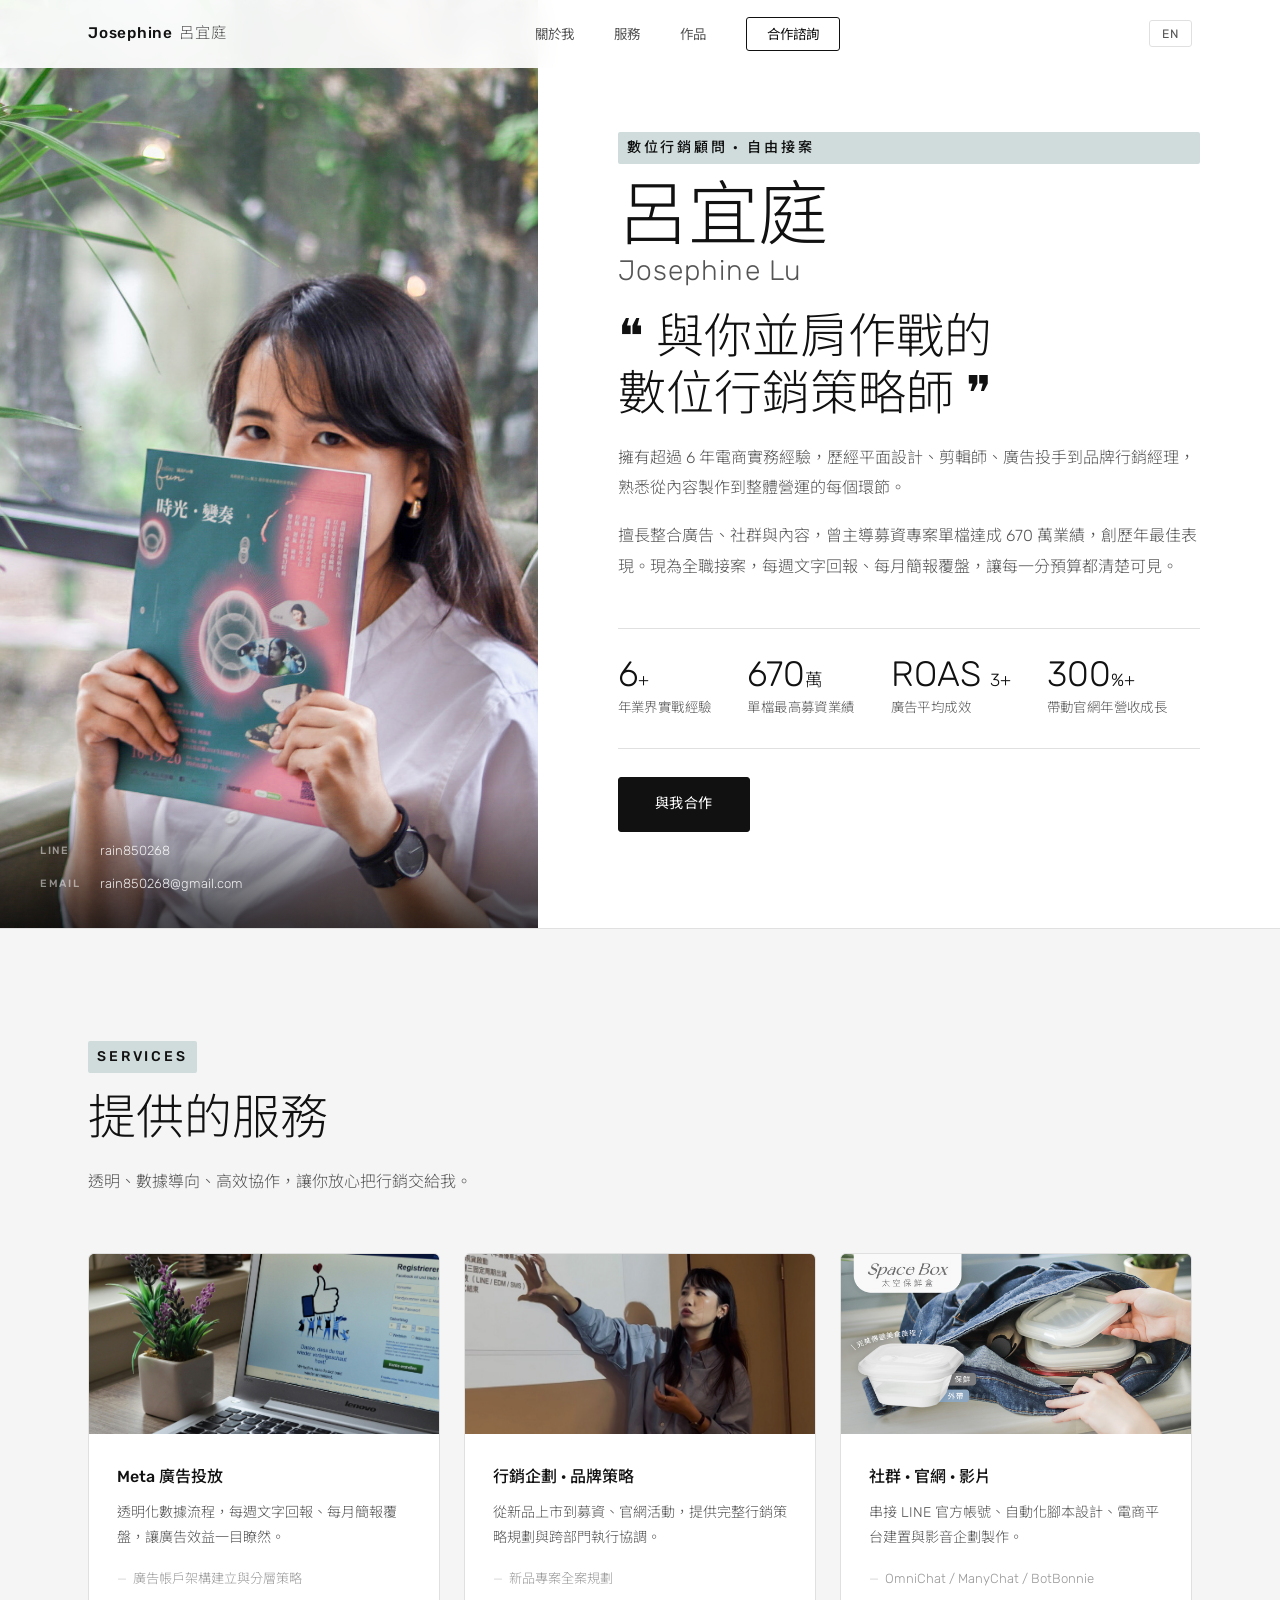
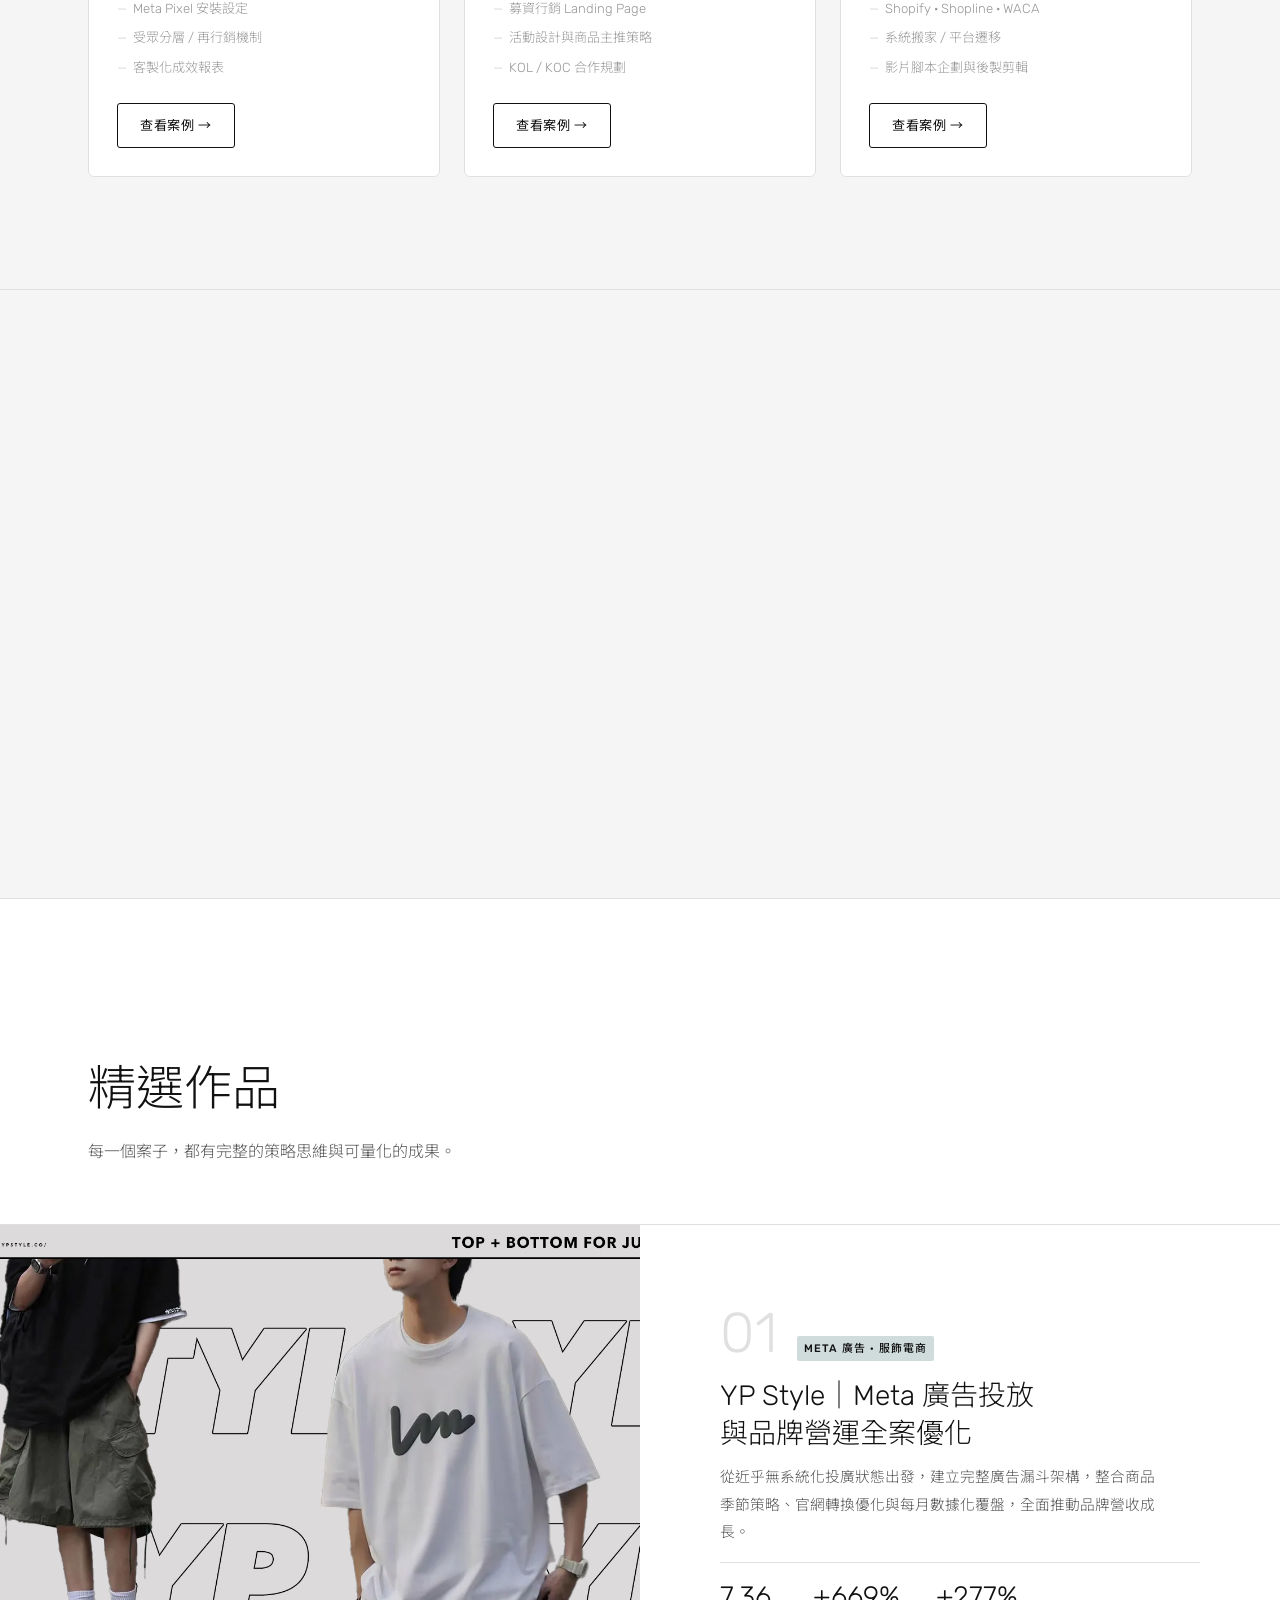
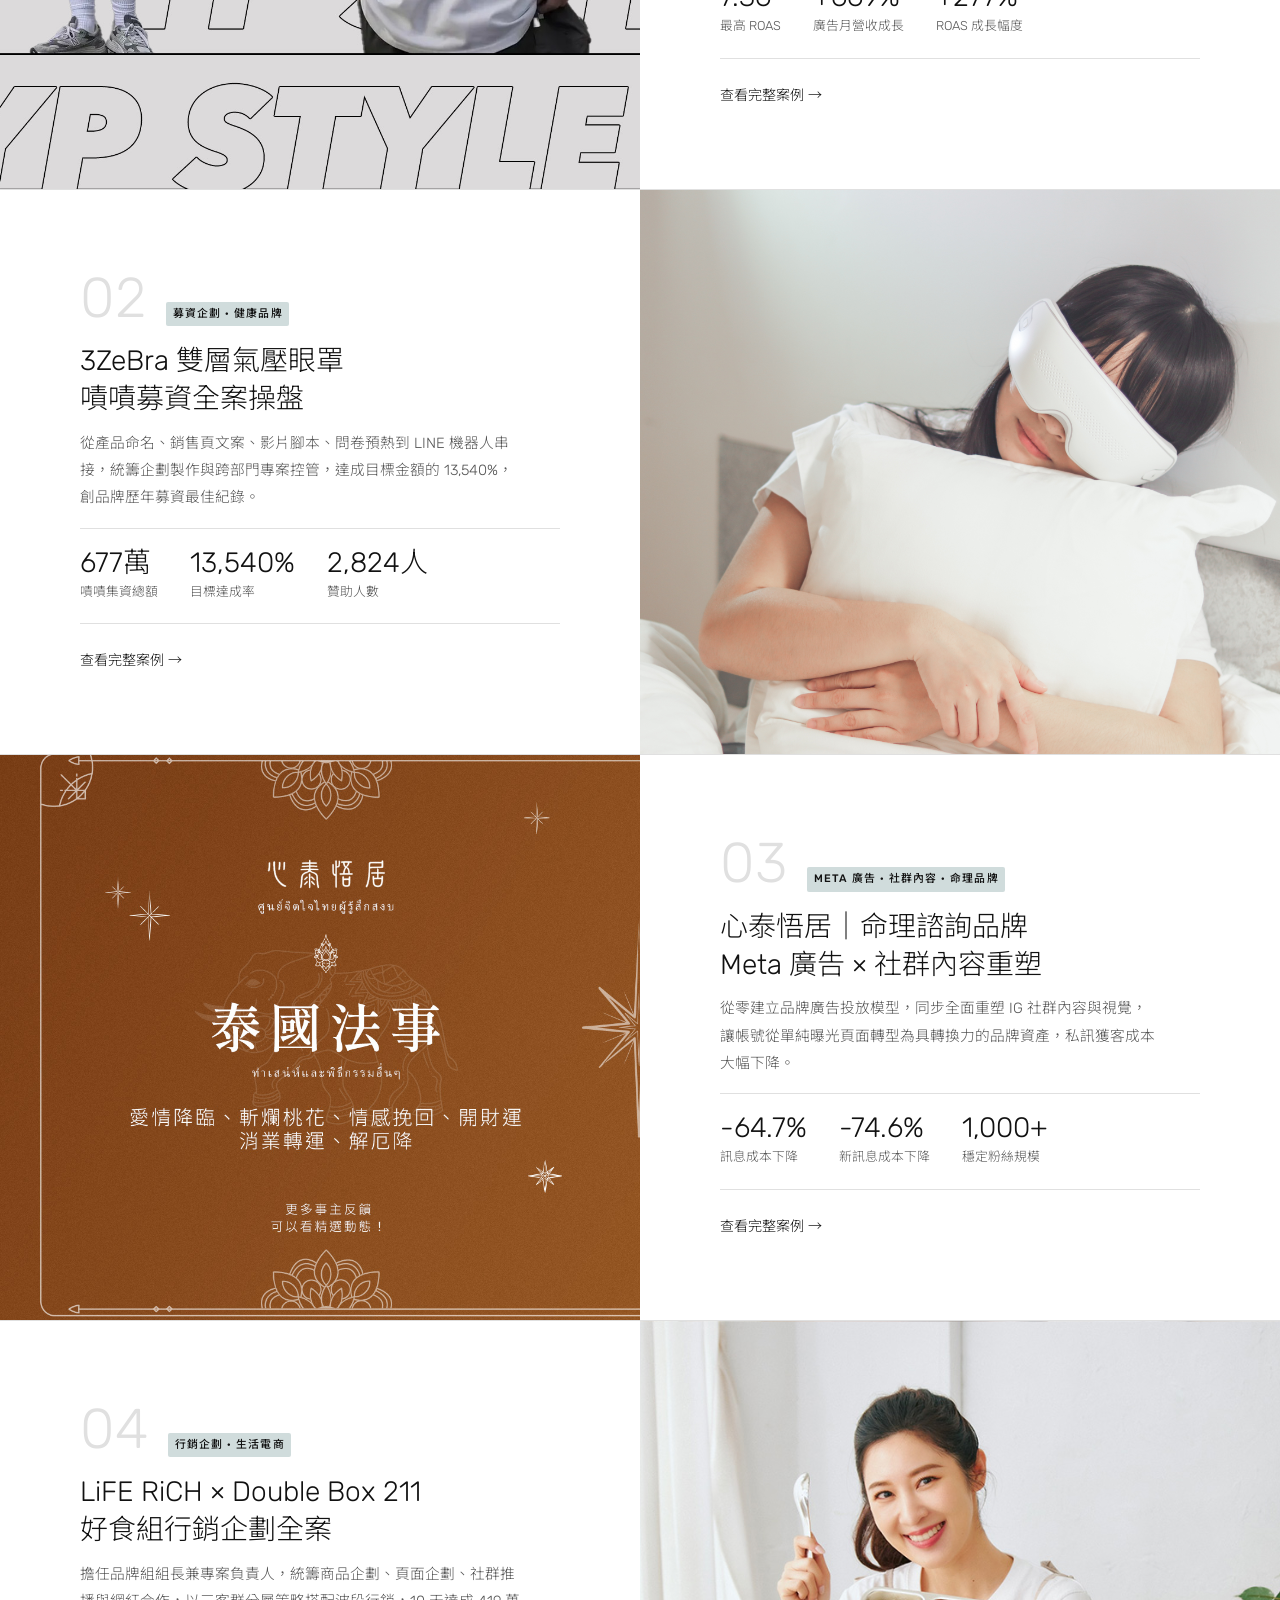
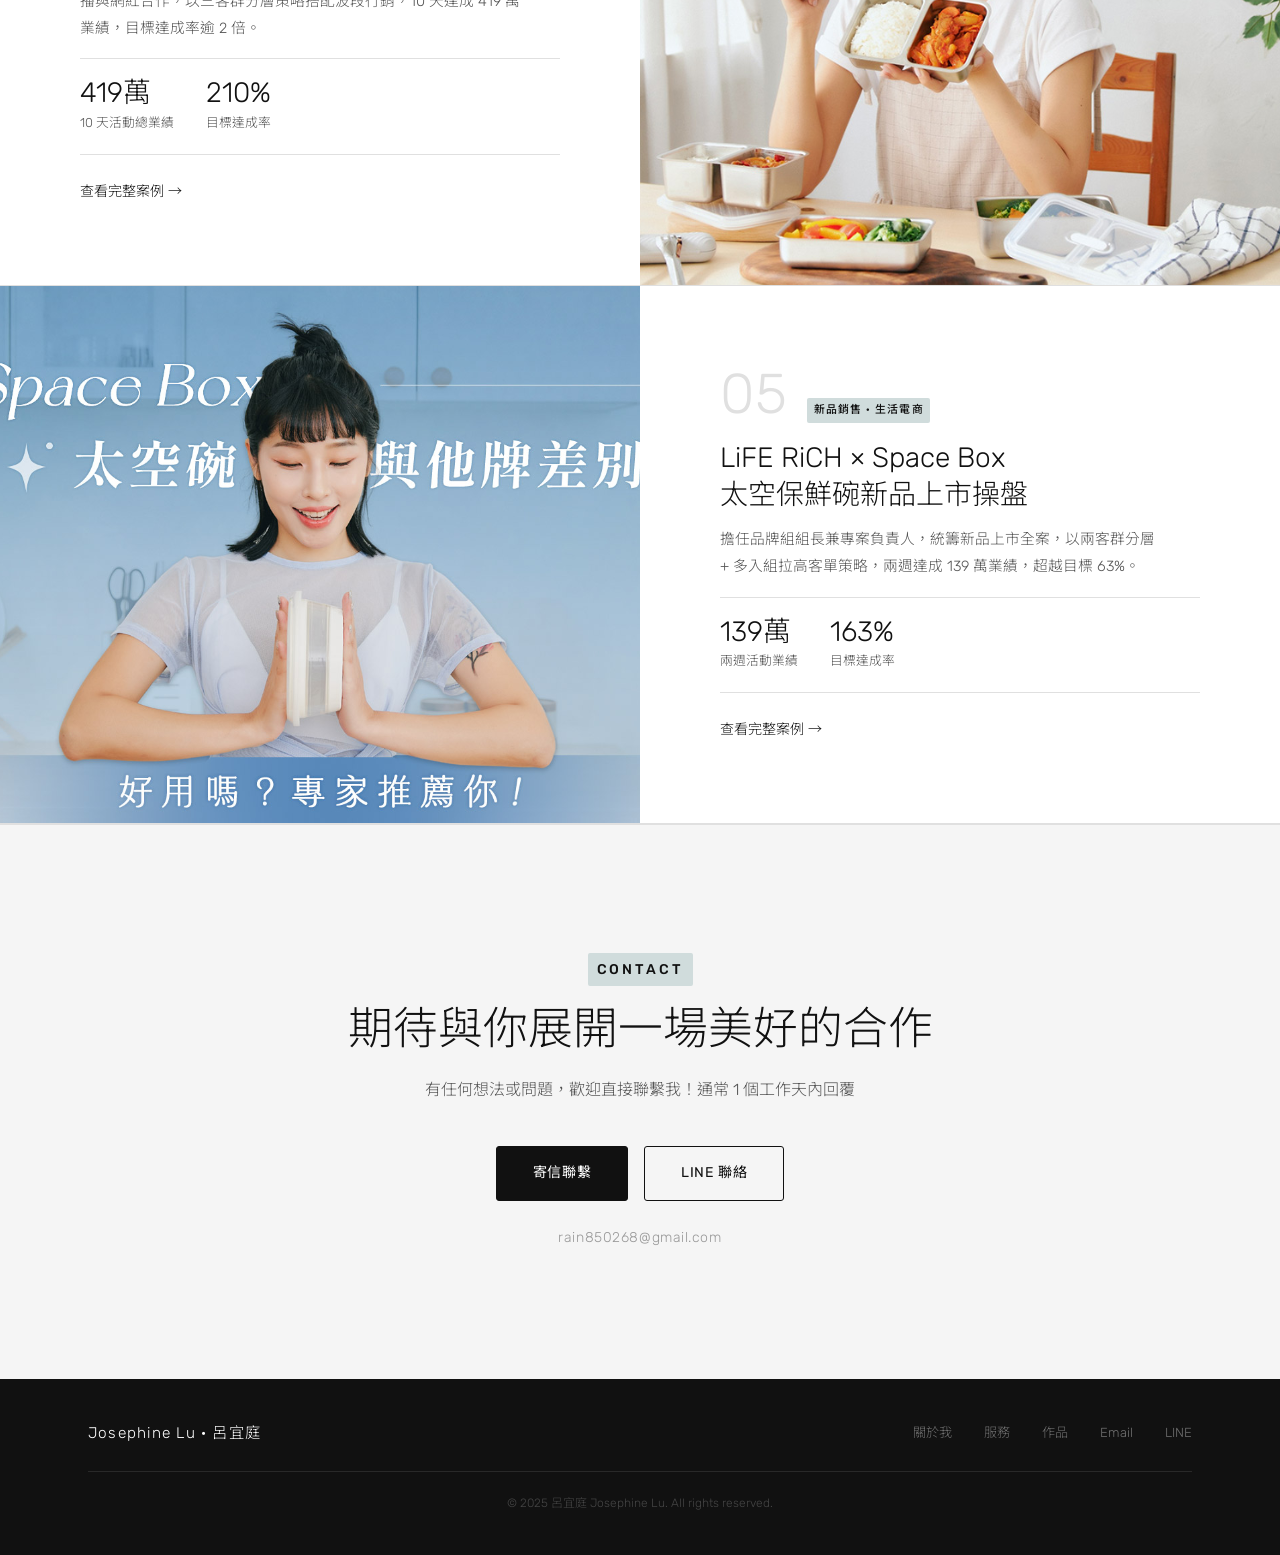
==== commit b496fb32: "fix: 移除首頁 LiFE RiCH 兩個案例的毛利欄位 Co-Authored-By: Claude Sonnet 4.6 <noreply@anthropic.com>" ====
--- a/index.html
+++ b/index.html
@@ -284,10 +284,6 @@
               <span class="wm-n">210%</span>
               <span class="wm-l" data-en="Goal achieved">目標達成率</span>
             </div>
-            <div class="wm">
-              <span class="wm-n" data-en="NT$1.11M">111萬</span>
-              <span class="wm-l" data-en="Campaign gross profit">活動毛利</span>
-            </div>
           </div>
           <a href="doublebox.html" class="work-item-link" data-en="View full case →">查看完整案例 →</a>
         </div>
@@ -314,10 +310,6 @@
             <div class="wm">
               <span class="wm-n">163%</span>
               <span class="wm-l" data-en="Goal achieved">目標達成率</span>
-            </div>
-            <div class="wm">
-              <span class="wm-n" data-en="NT$540K">54萬</span>
-              <span class="wm-l" data-en="Campaign gross profit">活動毛利</span>
             </div>
           </div>
           <a href="spacebox.html" class="work-item-link" data-en="View full case →">查看完整案例 →</a>
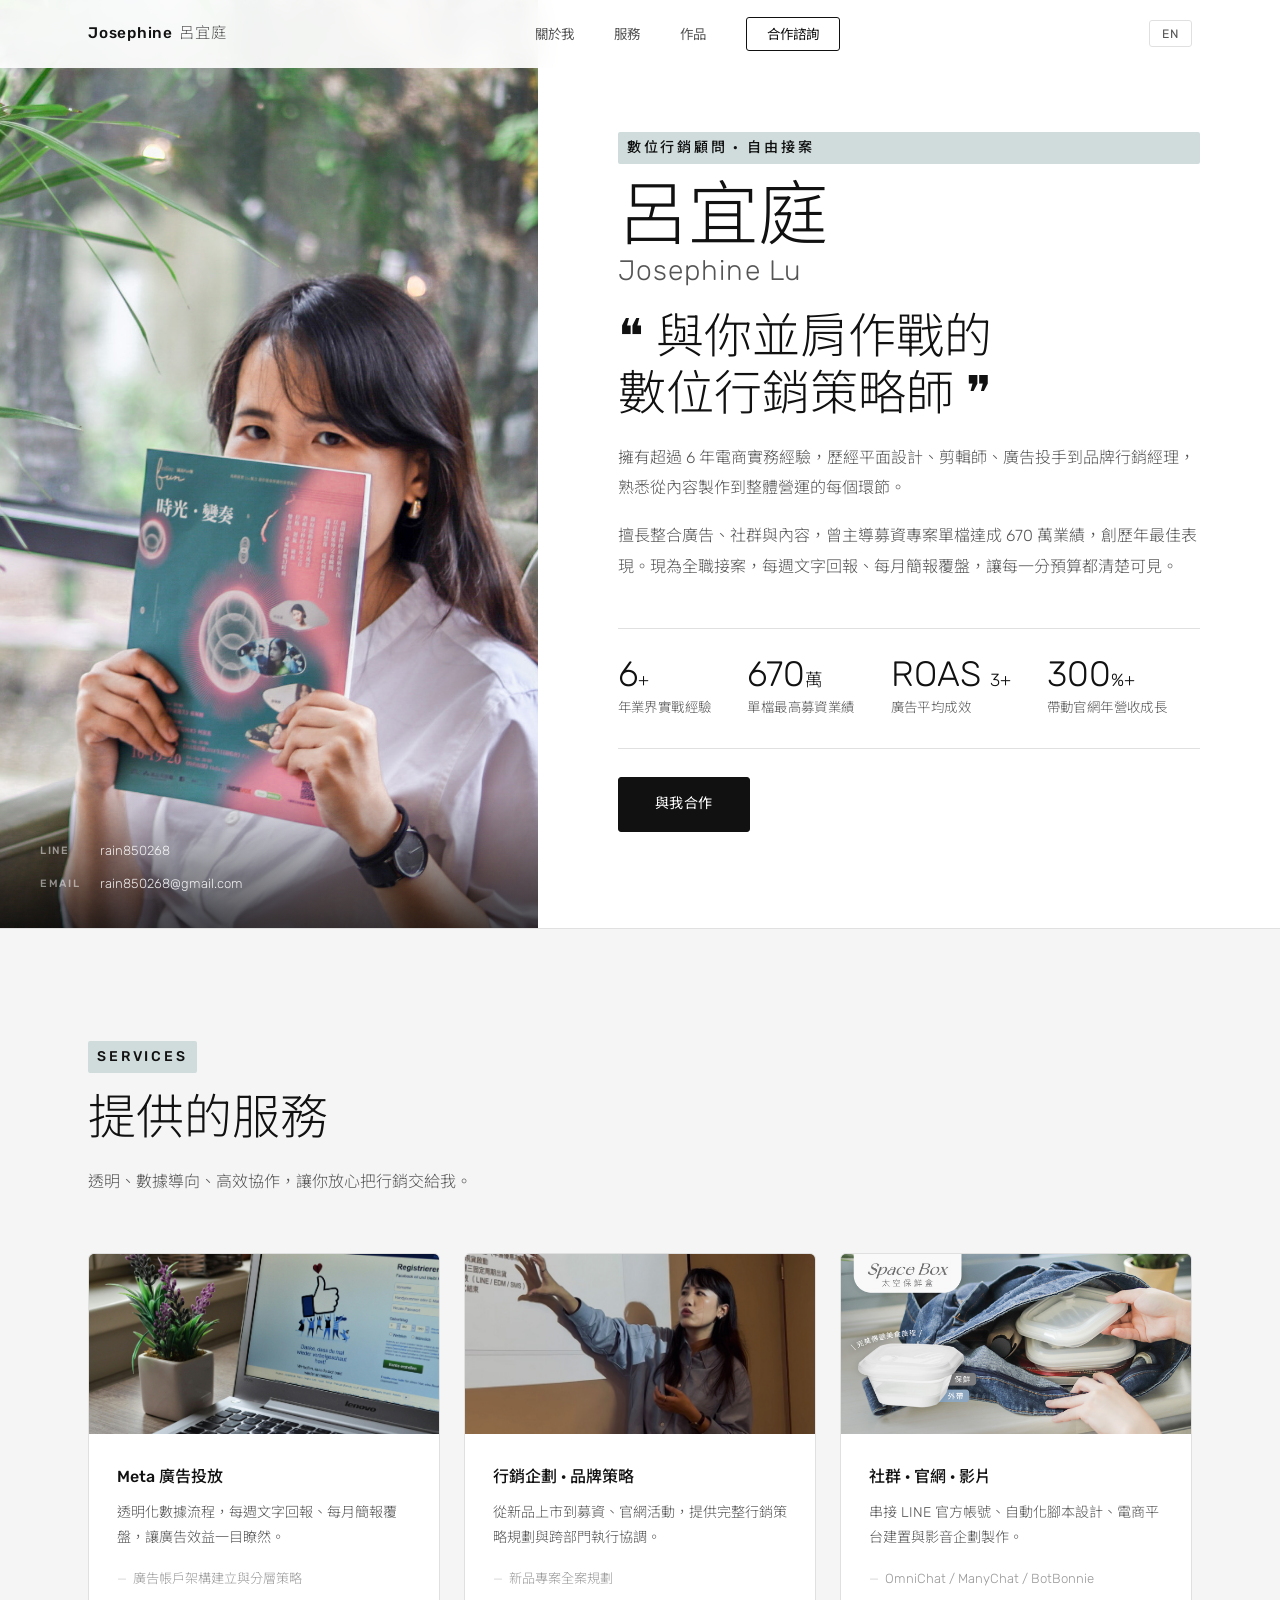
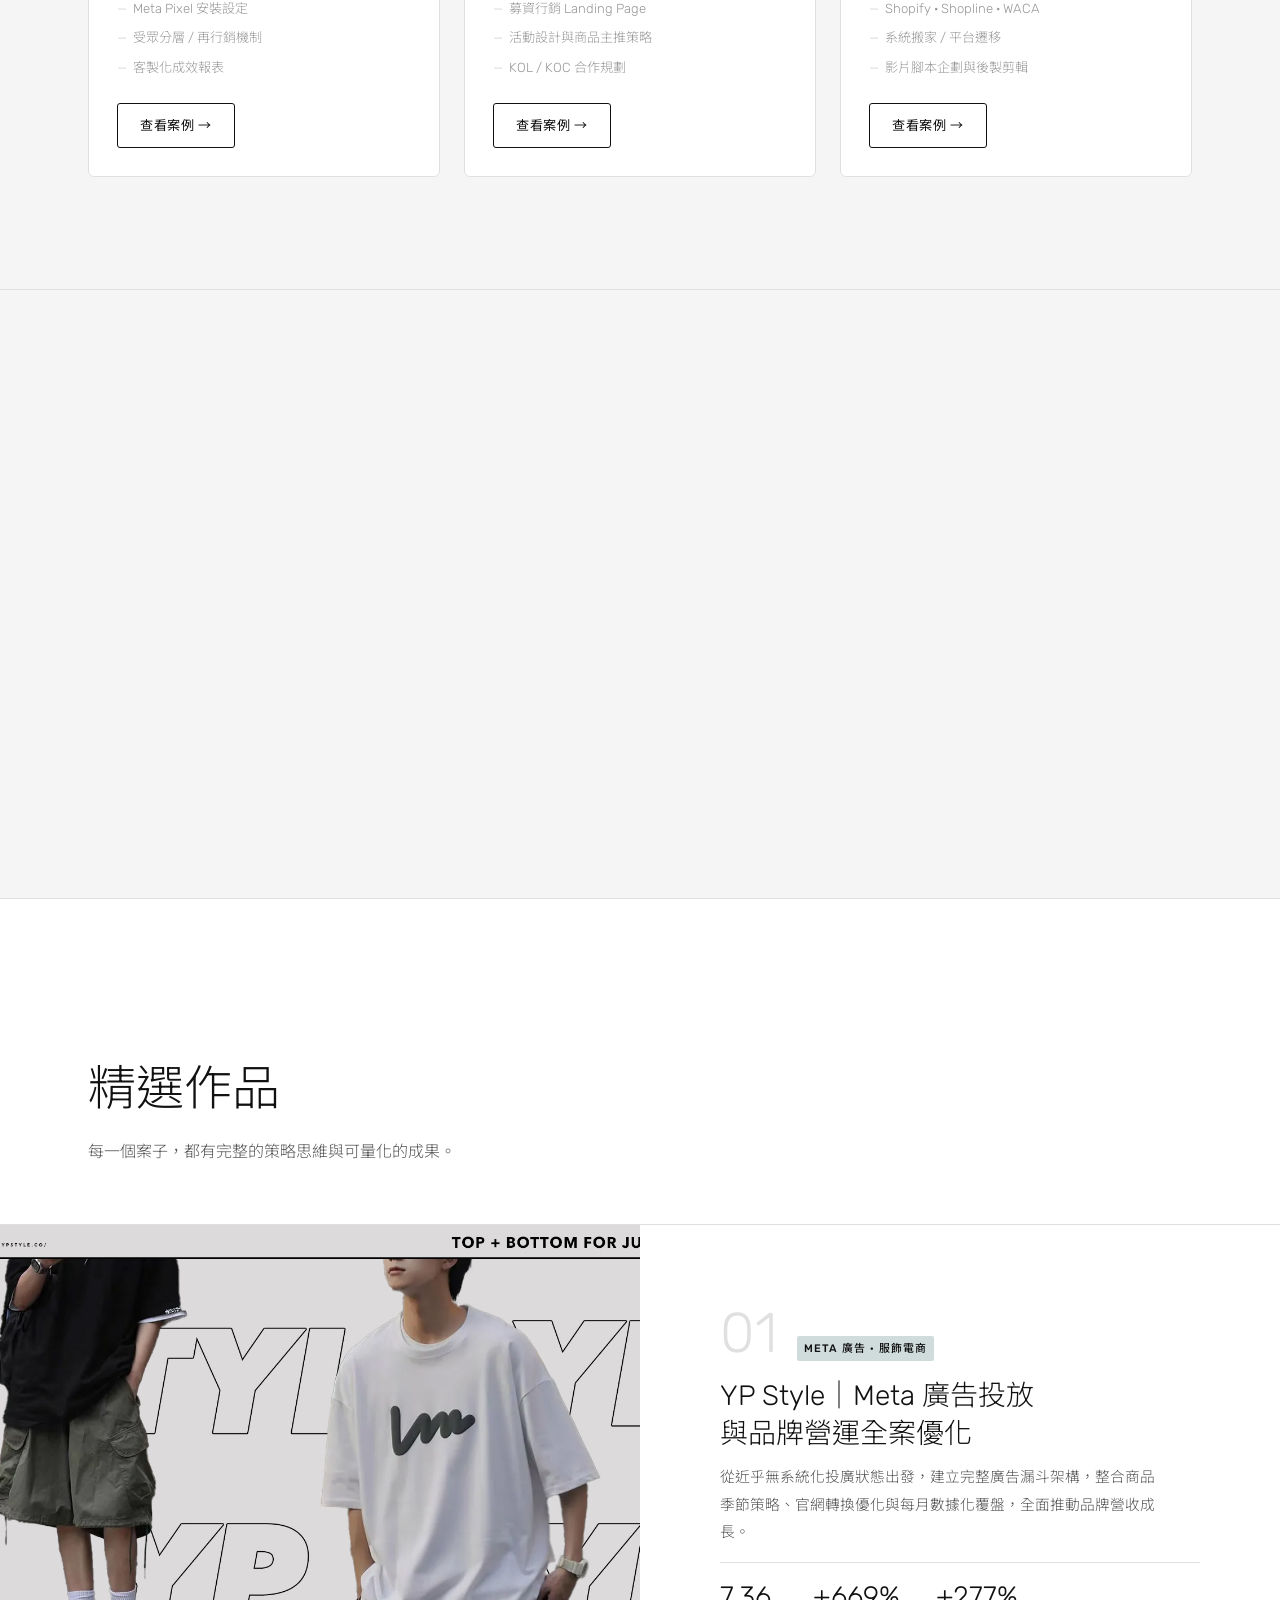
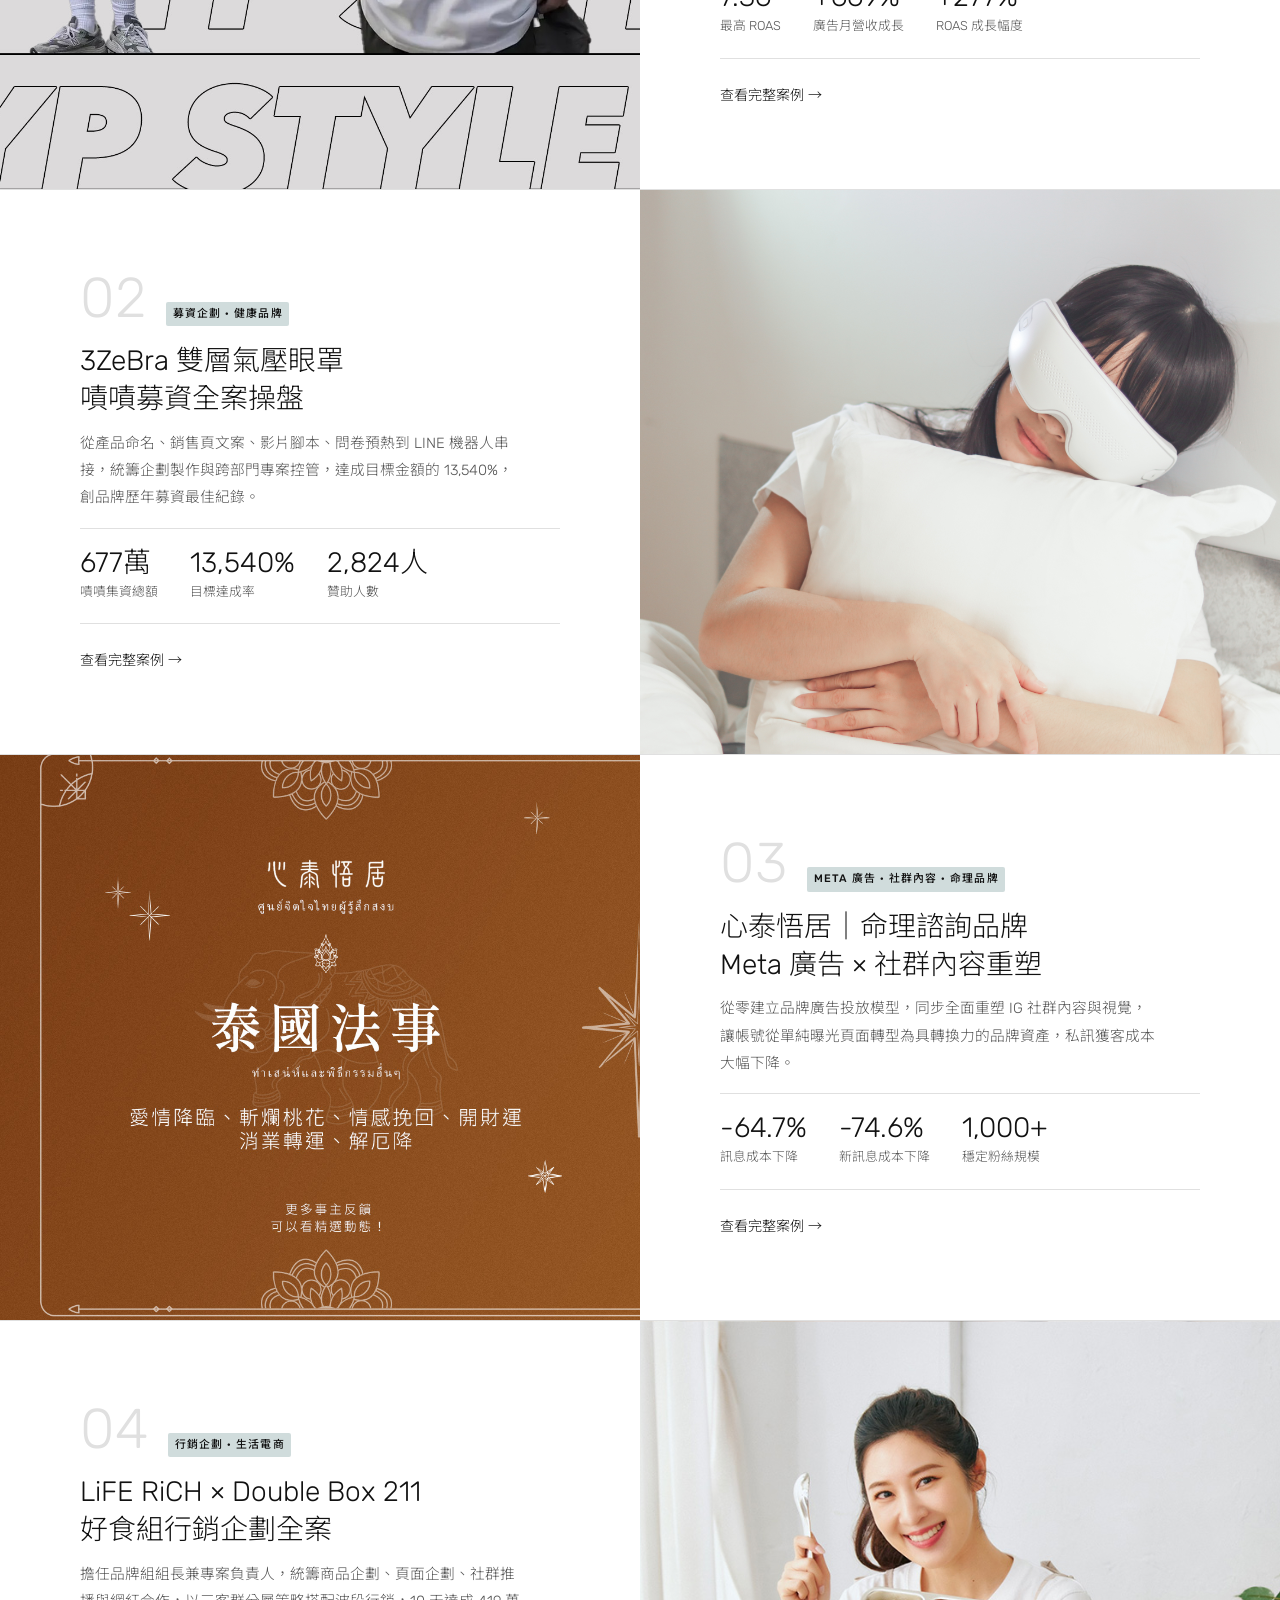
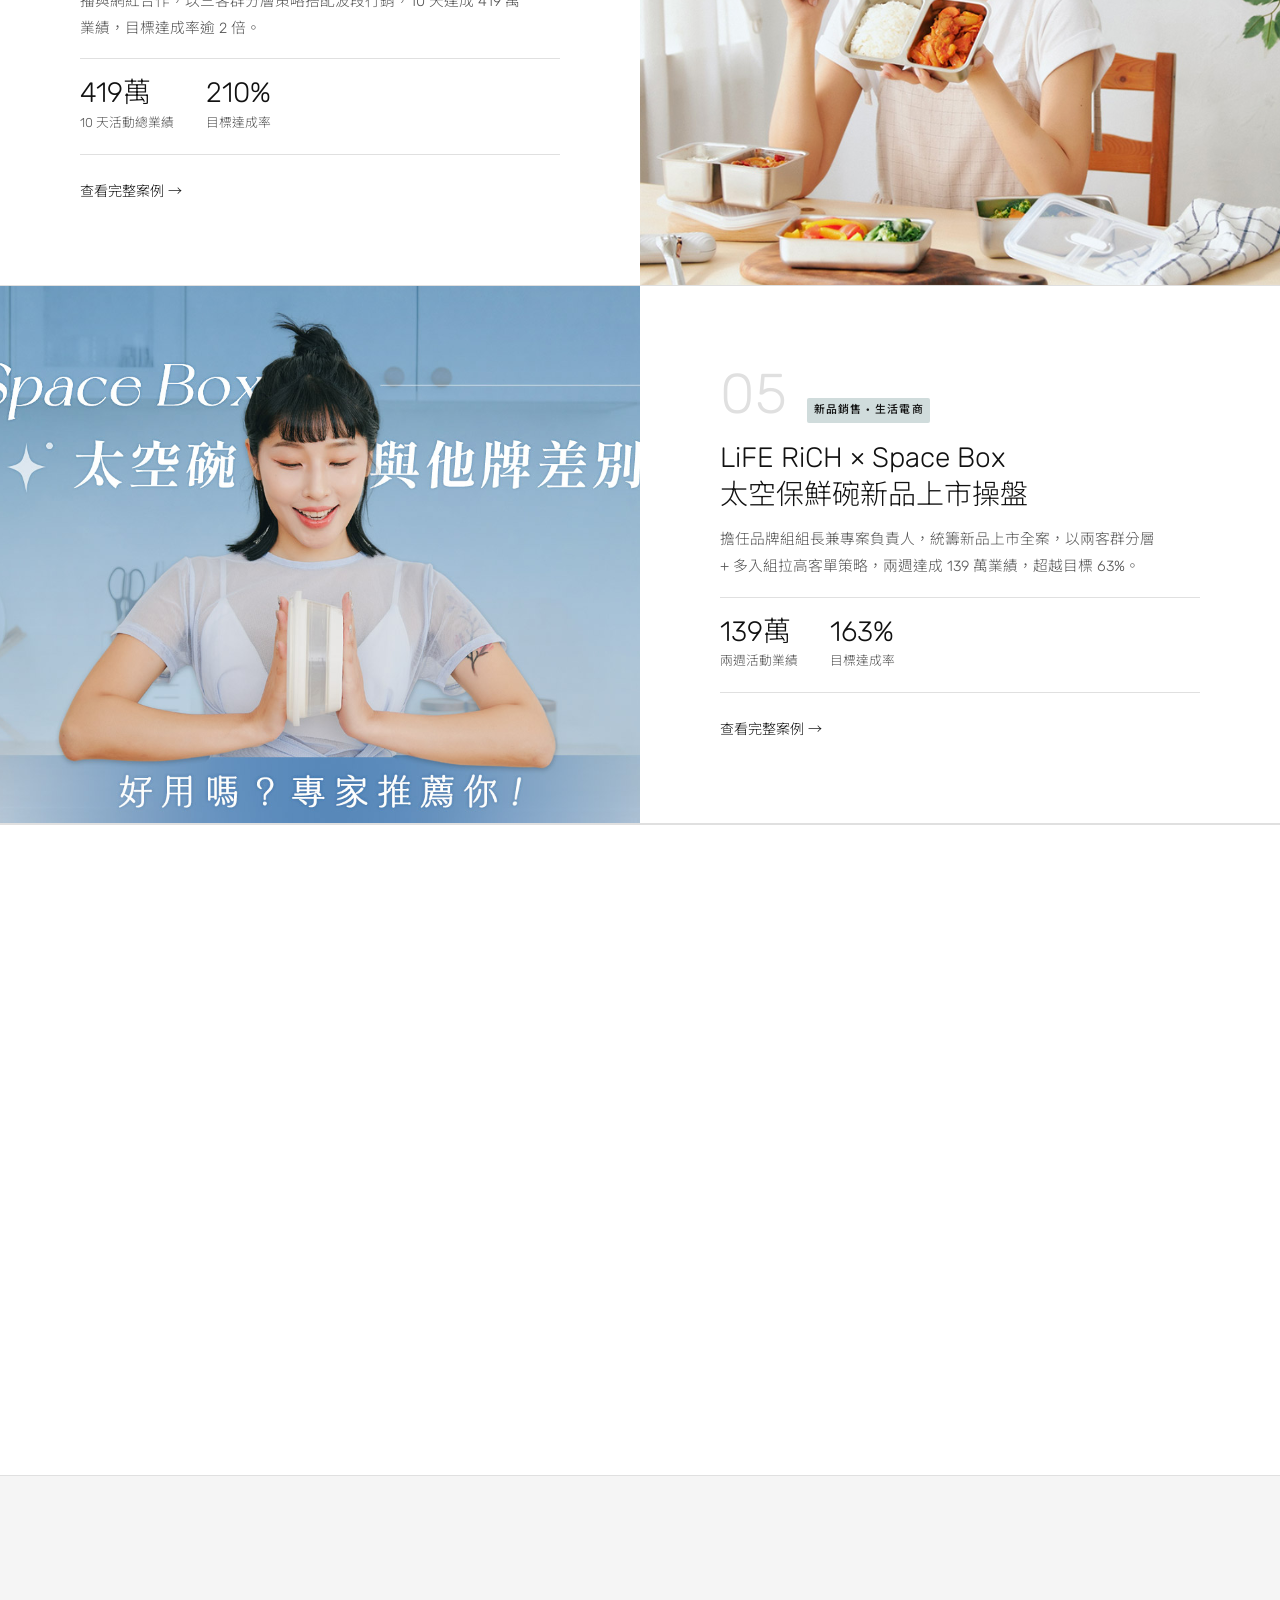
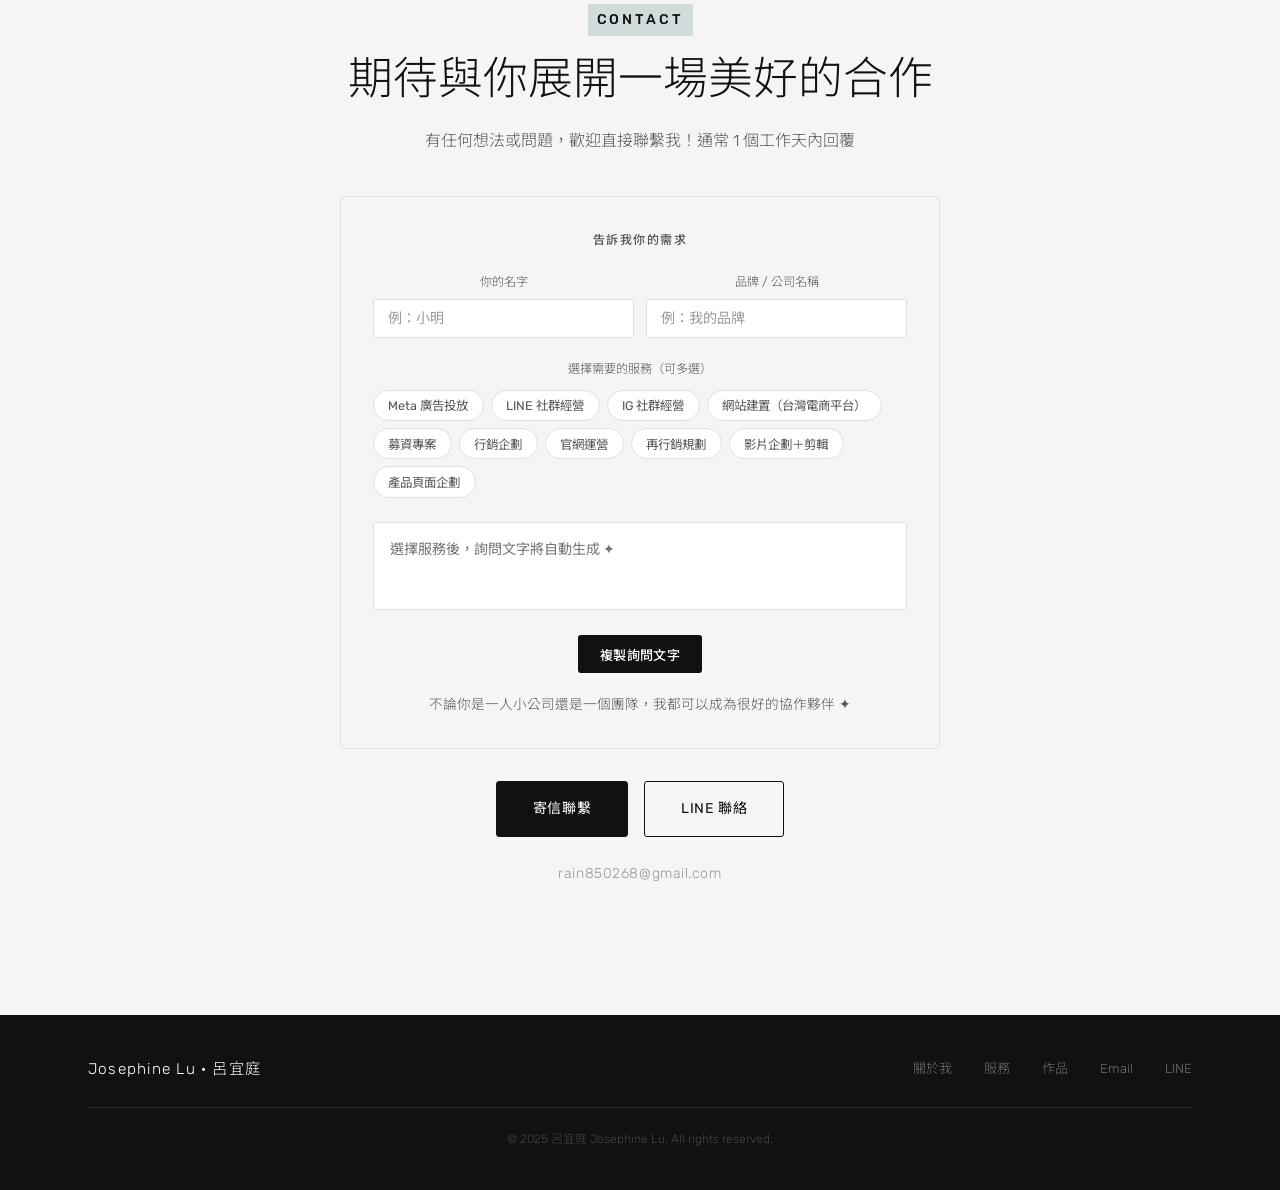
==== commit 7056da7c: "feat: 新增合作夥伴評價區塊 + 自助詢價產生器 - 評價區塊（3 張卡片，待填入真實客戶評語） - 詢價產生器：填名字 + 品牌 + 多選服務 → 自動生成詢問文字 - 一鍵複製按鈕（Copy " ====
--- a/index.html
+++ b/index.html
@@ -319,6 +319,46 @@
     </div>
   </section>
 
+  <!-- ── Testimonials ── -->
+  <section class="testimonials" id="testimonials">
+    <div class="container">
+      <div class="section-header">
+        <p class="eyebrow reveal">Testimonials</p>
+        <h2 class="section-heading reveal" data-en="What Clients Say">合作夥伴怎麼說</h2>
+      </div>
+      <div class="testi-grid">
+
+        <div class="testi-card reveal">
+          <div class="testi-mark">"</div>
+          <p class="testi-quote">從廣告帳號建立到每月覆盤報告，宜庭都很仔細地解釋數據背後的邏輯。不只是幫你跑廣告，是真的在幫品牌想怎麼成長。合作一年多，整體成效有目共睹。</p>
+          <div class="testi-author">
+            <div class="testi-name">W 小姐</div>
+            <div class="testi-brand">服飾品牌主理人</div>
+          </div>
+        </div>
+
+        <div class="testi-card reveal">
+          <div class="testi-mark">"</div>
+          <p class="testi-quote">整個募資行銷從頭到尾都有完整規劃，從頁面架構到社群策略，執行起來很有條理、溝通也很順暢。最後成績遠超我們的預期，非常感謝！</p>
+          <div class="testi-author">
+            <div class="testi-name">C 先生</div>
+            <div class="testi-brand">健康品牌創辦人</div>
+          </div>
+        </div>
+
+        <div class="testi-card reveal">
+          <div class="testi-mark">"</div>
+          <p class="testi-quote">雖然我們只是個小團隊，但宜庭提案的完整度完全不輸大公司。報告清楚、數據透明，合作起來很有安全感，完全不用擔心預算花到不知道哪裡去。</p>
+          <div class="testi-author">
+            <div class="testi-name">A 小姐</div>
+            <div class="testi-brand">食品電商負責人</div>
+          </div>
+        </div>
+
+      </div>
+    </div>
+  </section>
+
   <!-- ── Contact ── -->
   <section class="contact" id="contact">
     <div class="container">
@@ -326,6 +366,37 @@
         <p class="eyebrow reveal">Contact</p>
         <h2 class="section-heading reveal" style="font-size:clamp(1.1rem,4.5vw,2.8rem);" data-en="Let's build something great together">期待與你展開一場美好的合作</h2>
         <p class="body-text reveal" data-en="Got a project in mind? Drop me a line — I usually reply within one business day.">有任何想法或問題，歡迎直接聯繫我！通常 1 個工作天內回覆</p>
+        <!-- ── Inquiry Builder ── -->
+        <div class="inquiry-builder reveal">
+          <p class="inquiry-builder-label" data-en="Tell me what you need">告訴我你的需求</p>
+          <div class="inquiry-inputs">
+            <div class="inquiry-field">
+              <label for="inquiryName" data-en="Your name">你的名字</label>
+              <input type="text" id="inquiryName" class="inquiry-input" placeholder="例：小明">
+            </div>
+            <div class="inquiry-field">
+              <label for="inquiryBrand" data-en="Brand / Company">品牌 / 公司名稱</label>
+              <input type="text" id="inquiryBrand" class="inquiry-input" placeholder="例：我的品牌">
+            </div>
+          </div>
+          <p class="inquiry-pills-label" data-en="Select services (multi-select ok)">選擇需要的服務（可多選）</p>
+          <div class="inquiry-pills">
+            <button class="inquiry-pill" data-svc="Meta 廣告投放" data-en="Meta Ads">Meta 廣告投放</button>
+            <button class="inquiry-pill" data-svc="LINE 社群經營" data-en="LINE Marketing">LINE 社群經營</button>
+            <button class="inquiry-pill" data-svc="IG 社群經營" data-en="IG Marketing">IG 社群經營</button>
+            <button class="inquiry-pill" data-svc="網站建置（台灣電商平台）" data-en="Website Setup">網站建置（台灣電商平台）</button>
+            <button class="inquiry-pill" data-svc="募資專案" data-en="Crowdfunding">募資專案</button>
+            <button class="inquiry-pill" data-svc="行銷企劃" data-en="Marketing Strategy">行銷企劃</button>
+            <button class="inquiry-pill" data-svc="官網運營" data-en="Site Operations">官網運營</button>
+            <button class="inquiry-pill" data-svc="再行銷規劃" data-en="Retargeting">再行銷規劃</button>
+            <button class="inquiry-pill" data-svc="影片企劃＋剪輯" data-en="Video Production">影片企劃＋剪輯</button>
+            <button class="inquiry-pill" data-svc="產品頁面企劃" data-en="Landing Page">產品頁面企劃</button>
+          </div>
+          <textarea class="inquiry-output" id="inquiryOutput" readonly placeholder="選擇服務後，詢問文字將自動生成 ✦"></textarea>
+          <button class="inquiry-copy-btn" id="inquiryCopy" data-en="Copy inquiry text">複製詢問文字</button>
+          <p class="inquiry-note" data-en="Whether you're a solo founder or part of a bigger team — I'd love to be your collaborator. ✦">不論你是一人小公司還是一個團隊，我都可以成為很好的協作夥伴 ✦</p>
+        </div>
+
         <div class="contact-actions reveal">
           <a href="mailto:rain850268@gmail.com" class="btn btn-primary" data-en="Send Email">寄信聯繫</a>
           <a href="https://line.me/ti/p/KwawGJJVZO" target="_blank" rel="noopener" class="btn btn-outline" data-en="LINE Message">LINE 聯絡</a>
--- a/style.css
+++ b/style.css
@@ -628,6 +628,163 @@
 }
 .dash-showcase-img img { width: 100%; display: block; }
 
+/* ── Testimonials ── */
+.testimonials {
+  padding: 6rem 0;
+  border-top: 1px solid var(--border);
+}
+.testi-grid {
+  display: grid;
+  grid-template-columns: repeat(3, 1fr);
+  gap: 1.25rem;
+  margin-top: 3rem;
+}
+.testi-card {
+  background: var(--surface);
+  border: 1px solid var(--border);
+  border-radius: var(--rl);
+  padding: 1.75rem 1.5rem;
+  display: flex;
+  flex-direction: column;
+}
+.testi-mark {
+  font-size: 2.8rem;
+  font-weight: 300;
+  color: var(--border);
+  line-height: .7;
+  margin-bottom: .75rem;
+  font-family: var(--serif);
+  letter-spacing: -.02em;
+}
+.testi-quote {
+  font-size: .9rem;
+  color: var(--text);
+  line-height: 1.85;
+  flex: 1;
+  margin-bottom: 1.25rem;
+}
+.testi-author {
+  padding-top: 1rem;
+  border-top: 1px solid var(--border);
+}
+.testi-name {
+  font-size: .84rem;
+  font-weight: 500;
+  color: var(--text);
+}
+.testi-brand {
+  font-size: .76rem;
+  color: var(--text-mid);
+  margin-top: .2rem;
+}
+
+/* ── Inquiry Builder ── */
+.inquiry-builder {
+  background: var(--surface);
+  border: 1px solid var(--border);
+  border-radius: var(--rl);
+  padding: 2rem;
+  margin: 2.5rem 0 2rem;
+}
+.inquiry-builder-label {
+  font-size: .75rem;
+  font-weight: 500;
+  letter-spacing: .12em;
+  text-transform: uppercase;
+  color: var(--text-mid);
+  margin-bottom: 1.25rem;
+}
+.inquiry-inputs {
+  display: grid;
+  grid-template-columns: 1fr 1fr;
+  gap: .75rem;
+  margin-bottom: 1.25rem;
+}
+.inquiry-field label {
+  display: block;
+  font-size: .76rem;
+  color: var(--text-mid);
+  margin-bottom: .35rem;
+}
+.inquiry-input {
+  width: 100%;
+  border: 1px solid var(--border);
+  border-radius: var(--r);
+  padding: .6rem .85rem;
+  font-family: var(--sans);
+  font-size: .88rem;
+  color: var(--text);
+  background: var(--bg);
+  transition: border-color var(--t);
+  box-sizing: border-box;
+}
+.inquiry-input:focus { outline: none; border-color: var(--text-mid); }
+.inquiry-input::placeholder { color: var(--text-light); }
+.inquiry-pills-label {
+  font-size: .76rem;
+  color: var(--text-mid);
+  margin-bottom: .6rem;
+}
+.inquiry-pills {
+  display: flex;
+  flex-wrap: wrap;
+  gap: .45rem;
+  margin-bottom: 1.5rem;
+}
+.inquiry-pill {
+  padding: .35rem .9rem;
+  border: 1px solid var(--border);
+  border-radius: 2rem;
+  font-size: .78rem;
+  font-family: var(--sans);
+  color: var(--text-mid);
+  cursor: pointer;
+  background: var(--bg);
+  transition: background var(--t), color var(--t), border-color var(--t);
+  user-select: none;
+}
+.inquiry-pill:hover { border-color: var(--text-mid); color: var(--text); }
+.inquiry-pill.selected { background: var(--text); color: var(--white); border-color: var(--text); }
+.inquiry-output {
+  width: 100%;
+  min-height: 5.5rem;
+  border: 1px solid var(--border);
+  border-radius: var(--r);
+  padding: .9rem 1rem;
+  font-family: var(--sans);
+  font-size: .88rem;
+  color: var(--text);
+  background: var(--bg);
+  line-height: 1.85;
+  resize: none;
+  box-sizing: border-box;
+  margin-bottom: 1rem;
+}
+.inquiry-output:focus { outline: none; }
+.inquiry-copy-btn {
+  display: inline-flex;
+  align-items: center;
+  gap: .4rem;
+  padding: .6rem 1.4rem;
+  background: var(--text);
+  color: var(--white);
+  border: none;
+  border-radius: var(--r);
+  font-family: var(--sans);
+  font-size: .82rem;
+  font-weight: 500;
+  cursor: pointer;
+  transition: opacity var(--t);
+  letter-spacing: .02em;
+}
+.inquiry-copy-btn:hover { opacity: .75; }
+.inquiry-note {
+  font-size: .85rem;
+  color: var(--text-mid);
+  margin-top: 1.25rem;
+  line-height: 1.7;
+}
+
 /* ── Responsive ── */
 @media (max-width: 1024px) {
   .about { grid-template-columns: 1fr; }
@@ -645,6 +802,8 @@
   .highlight-grid { grid-template-columns: 1fr 1fr; }
   .brand-overview { grid-template-columns: 1fr; }
   .result-sub-grid { grid-template-columns: 1fr; }
+  .testi-grid { grid-template-columns: 1fr 1fr; }
+  .inquiry-inputs { grid-template-columns: 1fr; }
 }
 @media (max-width: 700px) {
   .container { padding: 0 1.5rem; }
@@ -664,4 +823,5 @@
   .case-cta { flex-direction: column; }
   .about-stats { gap: 1.5rem; }
   .highlight-grid { grid-template-columns: 1fr; }
-}
+  .testi-grid { grid-template-columns: 1fr; }
+}
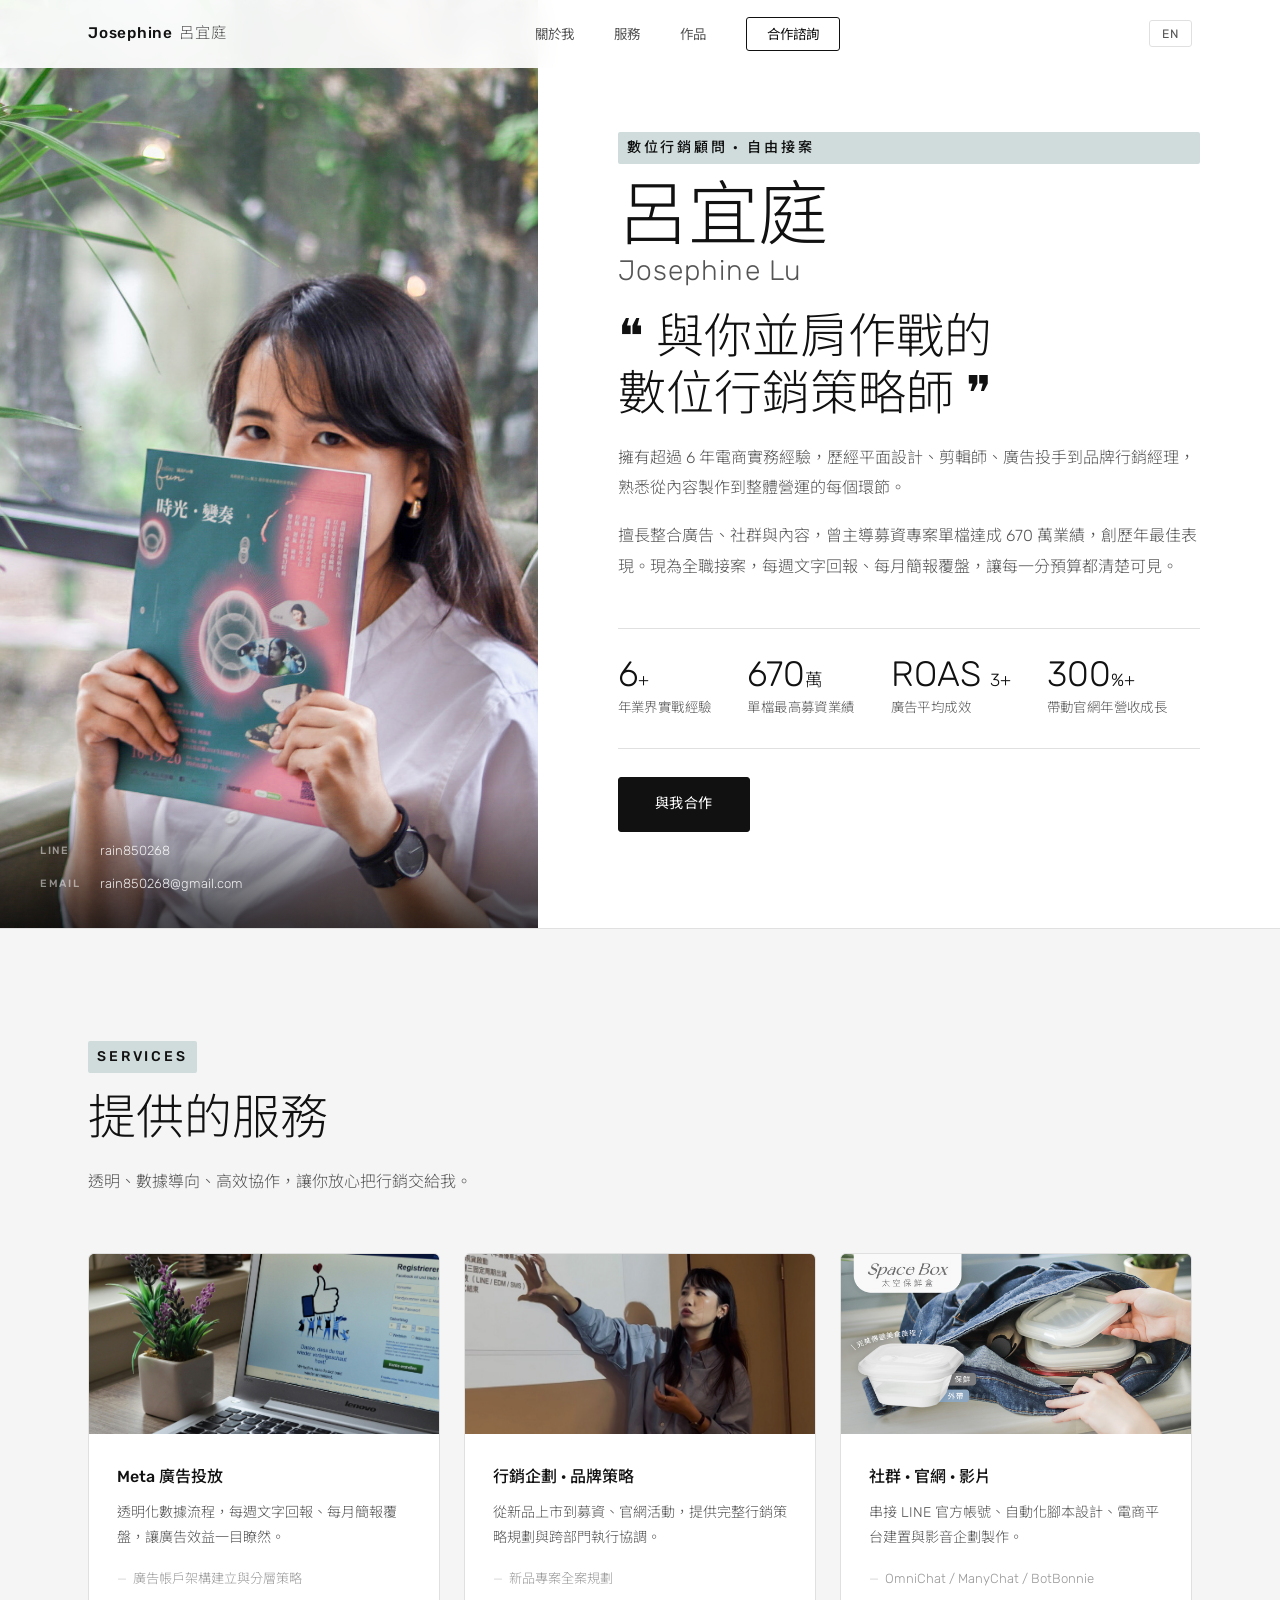
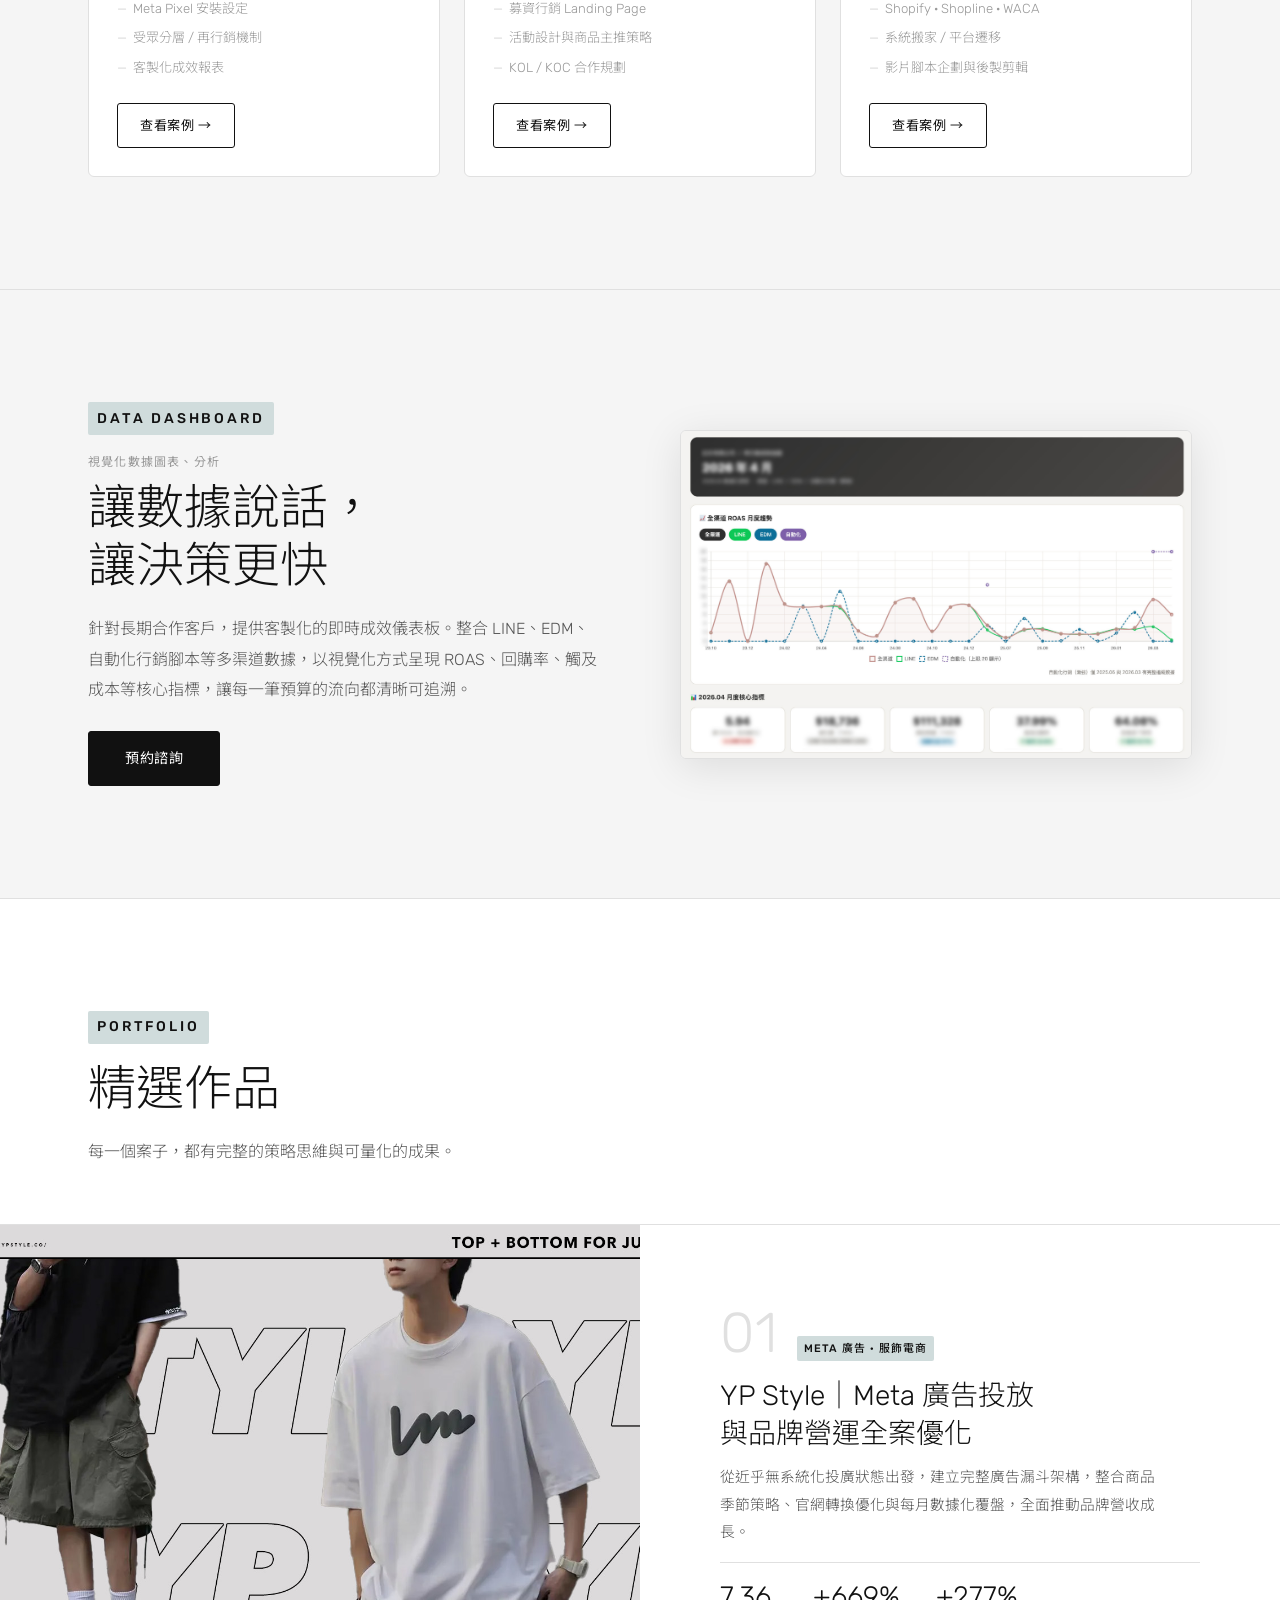
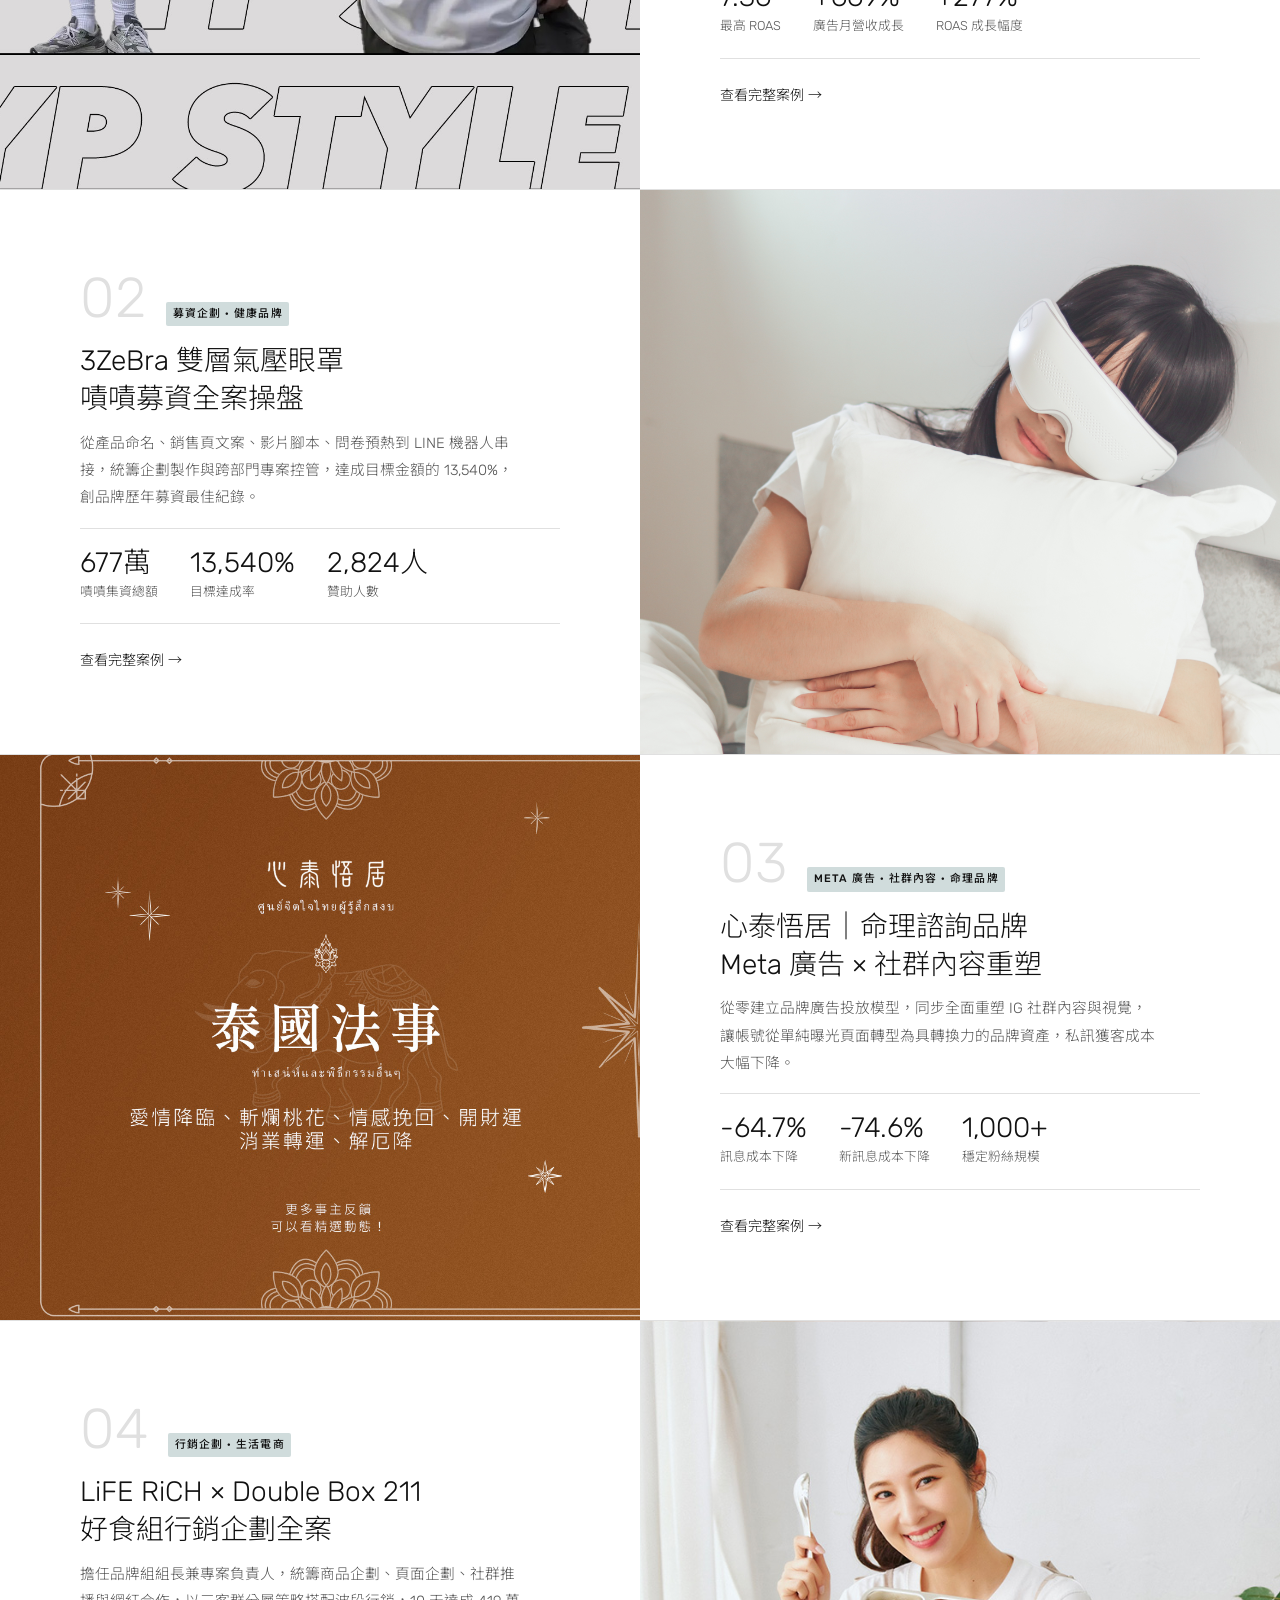
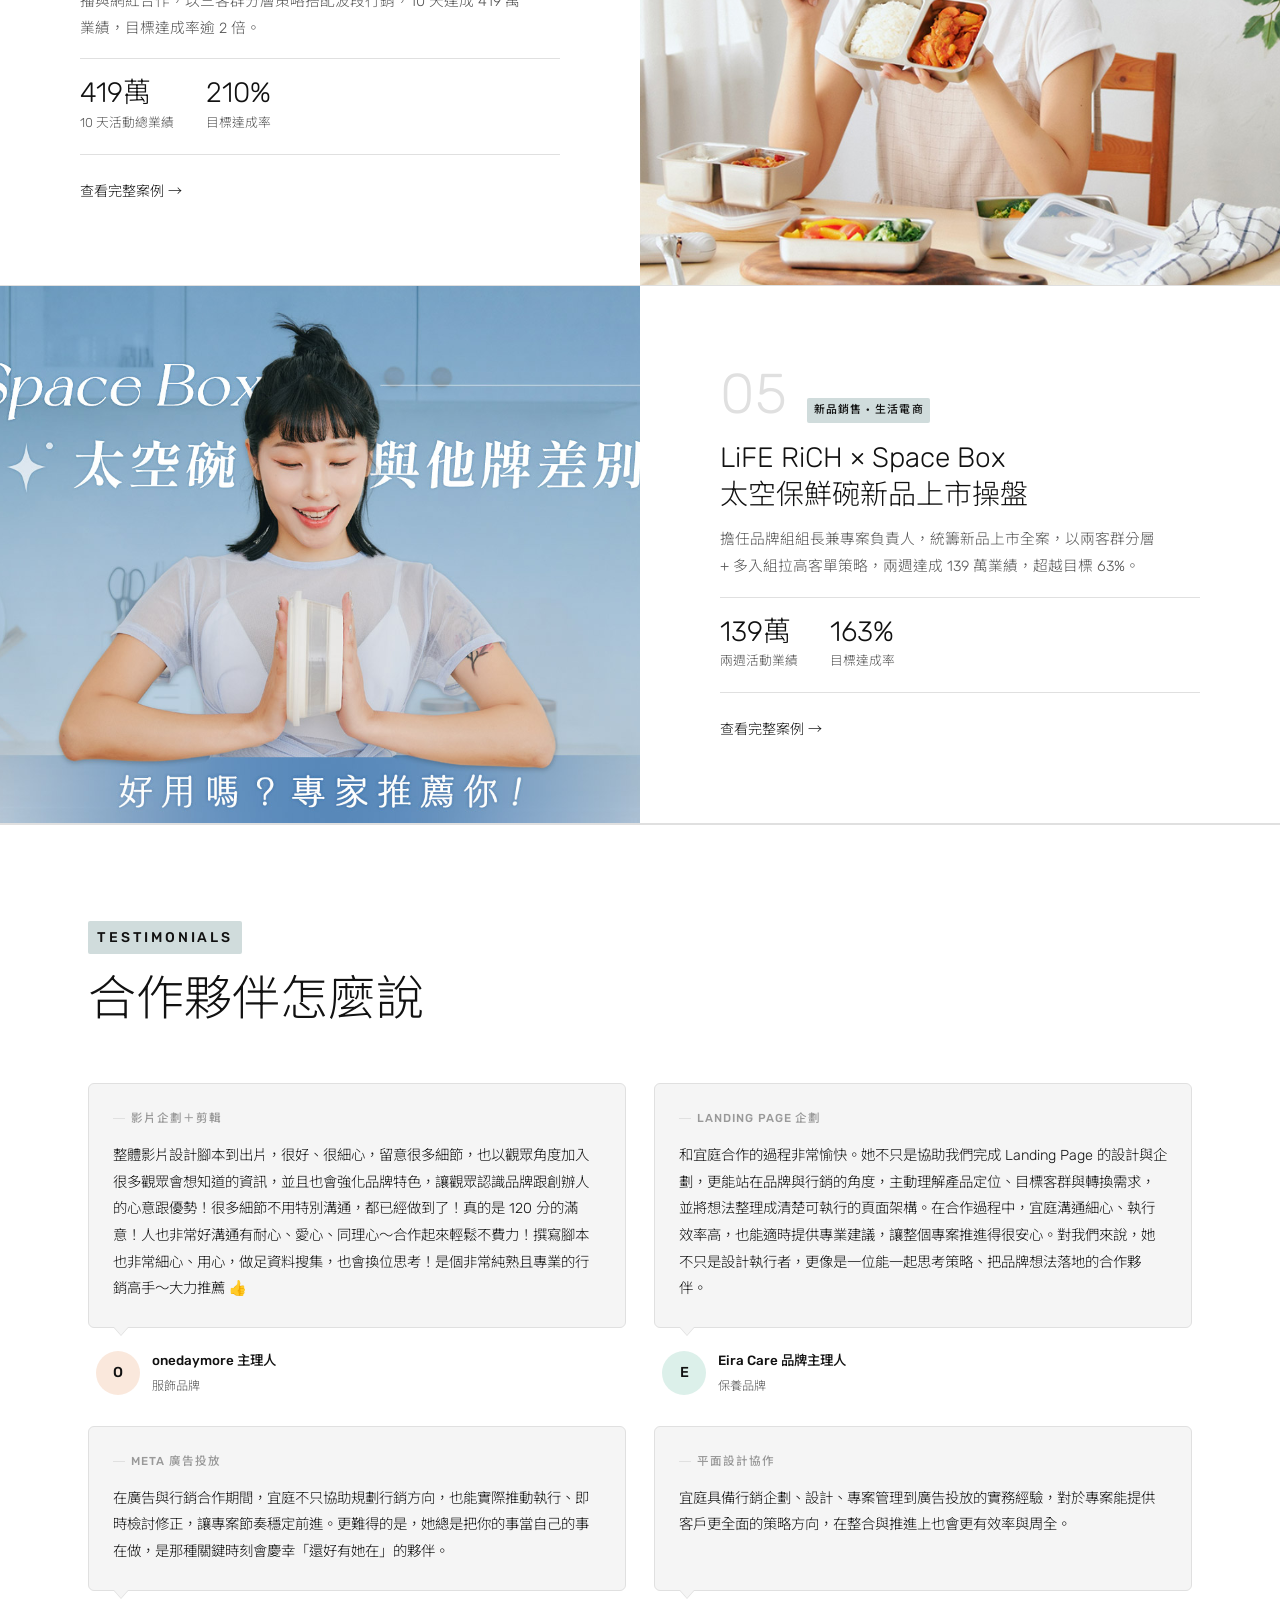
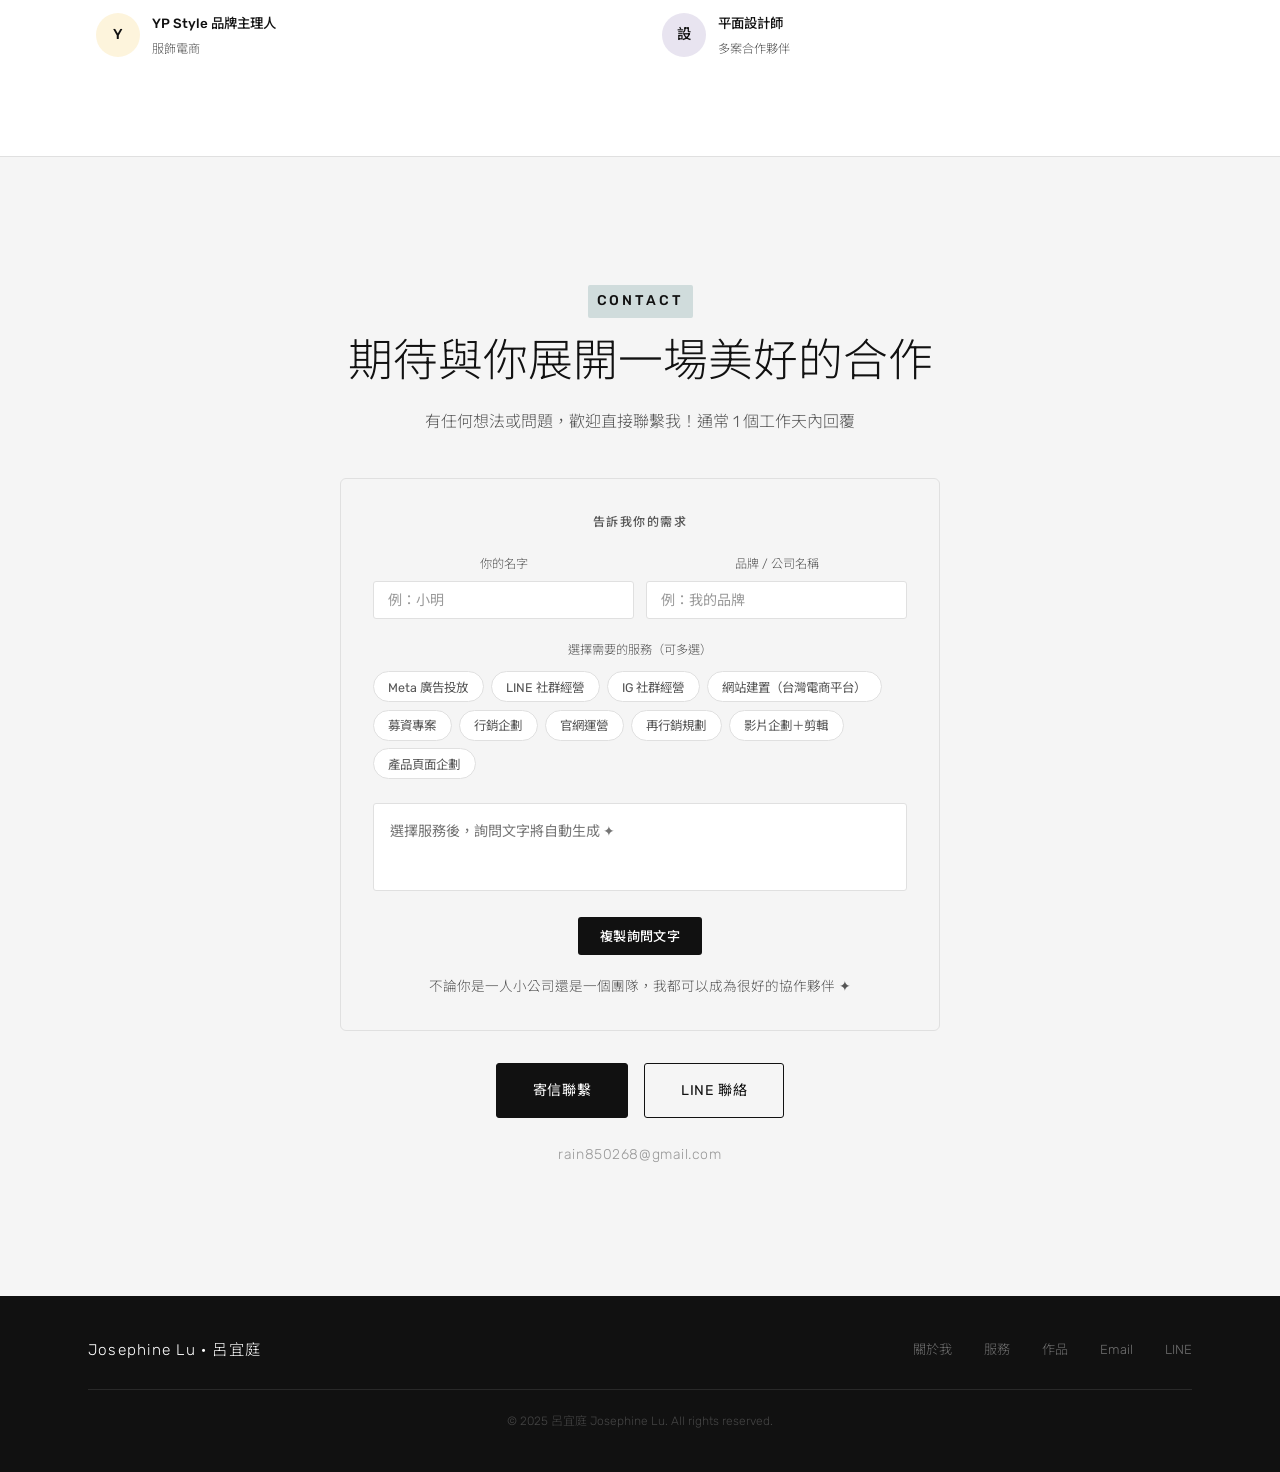
==== commit 05a9e63c: "feat: 評價卡片改版 — 頭像圓圈 + 對話泡泡設計，換入真實客戶評語 - 3 佔位卡片 → 4 張真實評語（onedaymore / Eira Care / YP Style / 設計師） - " ====
--- a/index.html
+++ b/index.html
@@ -328,30 +328,63 @@
       </div>
       <div class="testi-grid">
 
+        <!-- onedaymore -->
         <div class="testi-card reveal">
-          <div class="testi-mark">"</div>
-          <p class="testi-quote">從廣告帳號建立到每月覆盤報告，宜庭都很仔細地解釋數據背後的邏輯。不只是幫你跑廣告，是真的在幫品牌想怎麼成長。合作一年多，整體成效有目共睹。</p>
-          <div class="testi-author">
-            <div class="testi-name">W 小姐</div>
-            <div class="testi-brand">服飾品牌主理人</div>
-          </div>
-        </div>
-
+          <div class="testi-bubble">
+            <div class="testi-tag">影片企劃＋剪輯</div>
+            <p class="testi-quote">整體影片設計腳本到出片，很好、很細心，留意很多細節，也以觀眾角度加入很多觀眾會想知道的資訊，並且也會強化品牌特色，讓觀眾認識品牌跟創辦人的心意跟優勢！很多細節不用特別溝通，都已經做到了！真的是 120 分的滿意！人也非常好溝通有耐心、愛心、同理心～合作起來輕鬆不費力！撰寫腳本也非常細心、用心，做足資料搜集，也會換位思考！是個非常純熟且專業的行銷高手～大力推薦 👍</p>
+          </div>
+          <div class="testi-author-row">
+            <div class="testi-avatar" style="background:#FAE8DC;">O</div>
+            <div>
+              <div class="testi-name">onedaymore 主理人</div>
+              <div class="testi-brand">服飾品牌</div>
+            </div>
+          </div>
+        </div>
+
+        <!-- Eira Care -->
         <div class="testi-card reveal">
-          <div class="testi-mark">"</div>
-          <p class="testi-quote">整個募資行銷從頭到尾都有完整規劃，從頁面架構到社群策略，執行起來很有條理、溝通也很順暢。最後成績遠超我們的預期，非常感謝！</p>
-          <div class="testi-author">
-            <div class="testi-name">C 先生</div>
-            <div class="testi-brand">健康品牌創辦人</div>
-          </div>
-        </div>
-
+          <div class="testi-bubble">
+            <div class="testi-tag">Landing Page 企劃</div>
+            <p class="testi-quote">和宜庭合作的過程非常愉快。她不只是協助我們完成 Landing Page 的設計與企劃，更能站在品牌與行銷的角度，主動理解產品定位、目標客群與轉換需求，並將想法整理成清楚可執行的頁面架構。在合作過程中，宜庭溝通細心、執行效率高，也能適時提供專業建議，讓整個專案推進得很安心。對我們來說，她不只是設計執行者，更像是一位能一起思考策略、把品牌想法落地的合作夥伴。</p>
+          </div>
+          <div class="testi-author-row">
+            <div class="testi-avatar" style="background:#DCF0EA;">E</div>
+            <div>
+              <div class="testi-name">Eira Care 品牌主理人</div>
+              <div class="testi-brand">保養品牌</div>
+            </div>
+          </div>
+        </div>
+
+        <!-- YP Style -->
         <div class="testi-card reveal">
-          <div class="testi-mark">"</div>
-          <p class="testi-quote">雖然我們只是個小團隊，但宜庭提案的完整度完全不輸大公司。報告清楚、數據透明，合作起來很有安全感，完全不用擔心預算花到不知道哪裡去。</p>
-          <div class="testi-author">
-            <div class="testi-name">A 小姐</div>
-            <div class="testi-brand">食品電商負責人</div>
+          <div class="testi-bubble">
+            <div class="testi-tag">Meta 廣告投放</div>
+            <p class="testi-quote">在廣告與行銷合作期間，宜庭不只協助規劃行銷方向，也能實際推動執行、即時檢討修正，讓專案節奏穩定前進。更難得的是，她總是把你的事當自己的事在做，是那種關鍵時刻會慶幸「還好有她在」的夥伴。</p>
+          </div>
+          <div class="testi-author-row">
+            <div class="testi-avatar" style="background:#FDF4DC;">Y</div>
+            <div>
+              <div class="testi-name">YP Style 品牌主理人</div>
+              <div class="testi-brand">服飾電商</div>
+            </div>
+          </div>
+        </div>
+
+        <!-- 平面設計師 -->
+        <div class="testi-card reveal">
+          <div class="testi-bubble">
+            <div class="testi-tag">平面設計協作</div>
+            <p class="testi-quote">宜庭具備行銷企劃、設計、專案管理到廣告投放的實務經驗，對於專案能提供客戶更全面的策略方向，在整合與推進上也會更有效率與周全。</p>
+          </div>
+          <div class="testi-author-row">
+            <div class="testi-avatar" style="background:#E8E4F0;">設</div>
+            <div>
+              <div class="testi-name">平面設計師</div>
+              <div class="testi-brand">多案合作夥伴</div>
+            </div>
           </div>
         </div>
 
--- a/style.css
+++ b/style.css
@@ -635,37 +635,82 @@
 }
 .testi-grid {
   display: grid;
-  grid-template-columns: repeat(3, 1fr);
-  gap: 1.25rem;
+  grid-template-columns: repeat(2, 1fr);
+  gap: 1.75rem;
   margin-top: 3rem;
 }
 .testi-card {
+  display: flex;
+  flex-direction: column;
+}
+.testi-bubble {
   background: var(--surface);
   border: 1px solid var(--border);
   border-radius: var(--rl);
-  padding: 1.75rem 1.5rem;
-  display: flex;
-  flex-direction: column;
-}
-.testi-mark {
-  font-size: 2.8rem;
-  font-weight: 300;
-  color: var(--border);
-  line-height: .7;
-  margin-bottom: .75rem;
-  font-family: var(--serif);
-  letter-spacing: -.02em;
+  padding: 1.5rem;
+  position: relative;
+  flex: 1;
+  margin-bottom: 1.25rem;
+}
+.testi-bubble::before {
+  content: '';
+  position: absolute;
+  bottom: -9px;
+  left: 1.5rem;
+  border-left: 8px solid transparent;
+  border-right: 8px solid transparent;
+  border-top: 9px solid var(--border);
+}
+.testi-bubble::after {
+  content: '';
+  position: absolute;
+  bottom: -8px;
+  left: calc(1.5rem + 1px);
+  border-left: 7px solid transparent;
+  border-right: 7px solid transparent;
+  border-top: 8px solid var(--surface);
+}
+.testi-tag {
+  font-size: .72rem;
+  font-weight: 500;
+  letter-spacing: .08em;
+  color: var(--text-light);
+  text-transform: uppercase;
+  margin-bottom: .85rem;
+  display: flex;
+  align-items: center;
+  gap: .4rem;
+}
+.testi-tag::before {
+  content: '';
+  display: inline-block;
+  width: 12px;
+  height: 1px;
+  background: var(--border);
+  flex-shrink: 0;
 }
 .testi-quote {
   font-size: .9rem;
   color: var(--text);
   line-height: 1.85;
-  flex: 1;
-  margin-bottom: 1.25rem;
-}
-.testi-author {
-  padding-top: 1rem;
-  border-top: 1px solid var(--border);
+}
+.testi-author-row {
+  display: flex;
+  align-items: center;
+  gap: .75rem;
+  padding-left: .5rem;
+}
+.testi-avatar {
+  width: 44px;
+  height: 44px;
+  border-radius: 50%;
+  display: flex;
+  align-items: center;
+  justify-content: center;
+  font-size: .9rem;
+  font-weight: 500;
+  flex-shrink: 0;
+  color: var(--text);
 }
 .testi-name {
   font-size: .84rem;
@@ -675,7 +720,7 @@
 .testi-brand {
   font-size: .76rem;
   color: var(--text-mid);
-  margin-top: .2rem;
+  margin-top: .15rem;
 }
 
 /* ── Inquiry Builder ── */
@@ -802,7 +847,6 @@
   .highlight-grid { grid-template-columns: 1fr 1fr; }
   .brand-overview { grid-template-columns: 1fr; }
   .result-sub-grid { grid-template-columns: 1fr; }
-  .testi-grid { grid-template-columns: 1fr 1fr; }
   .inquiry-inputs { grid-template-columns: 1fr; }
 }
 @media (max-width: 700px) {
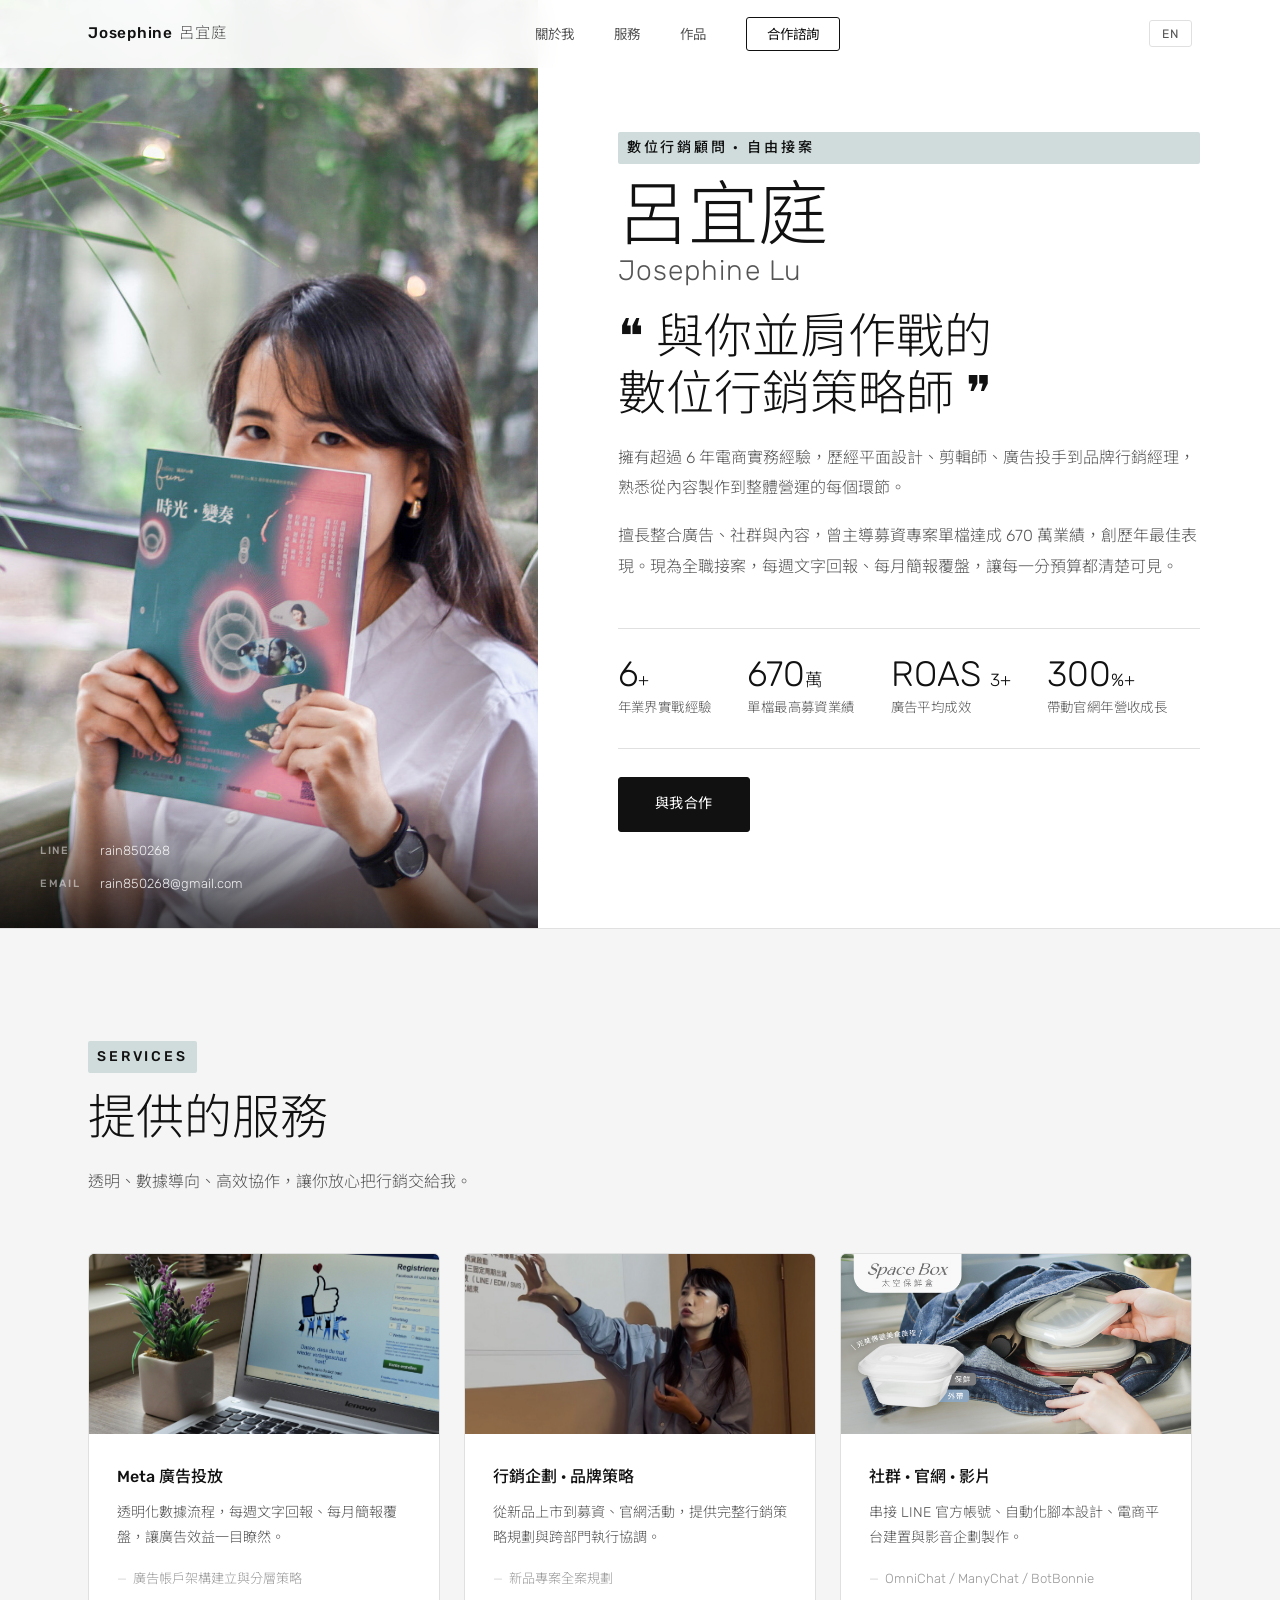
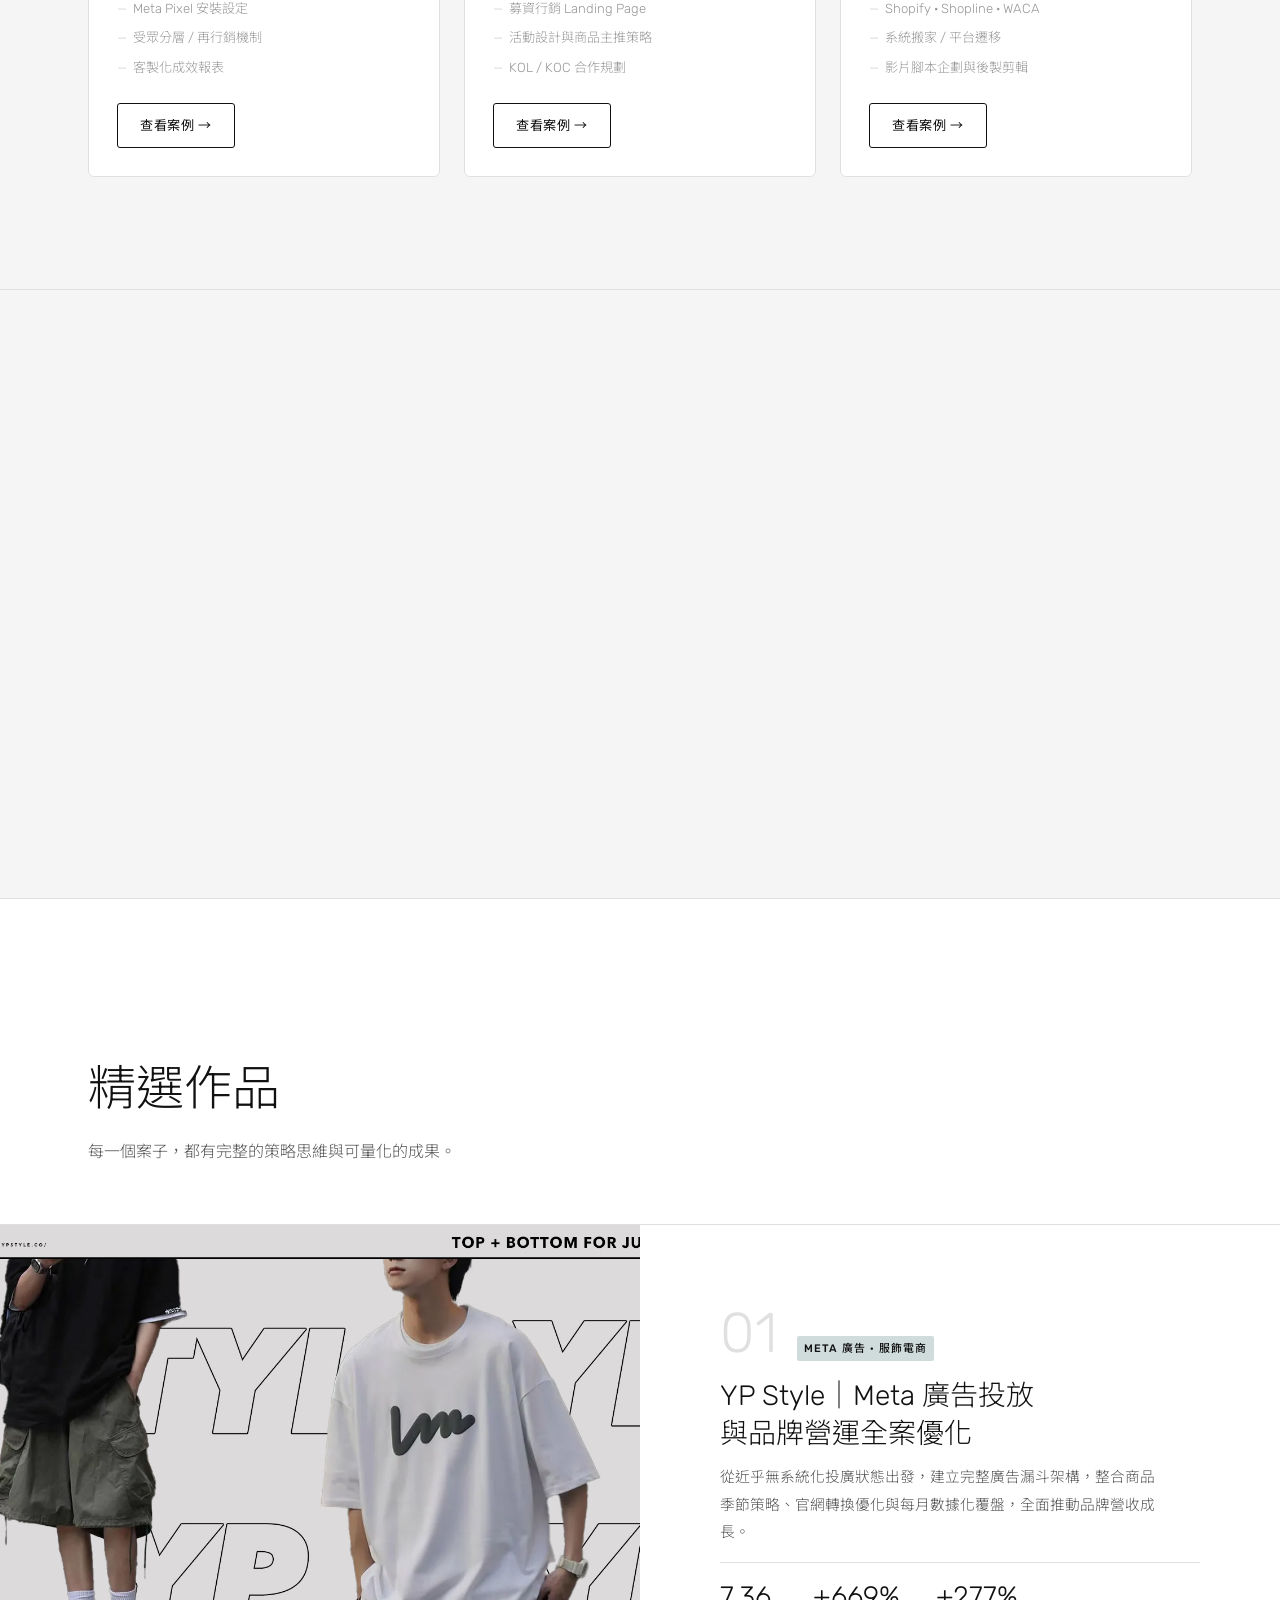
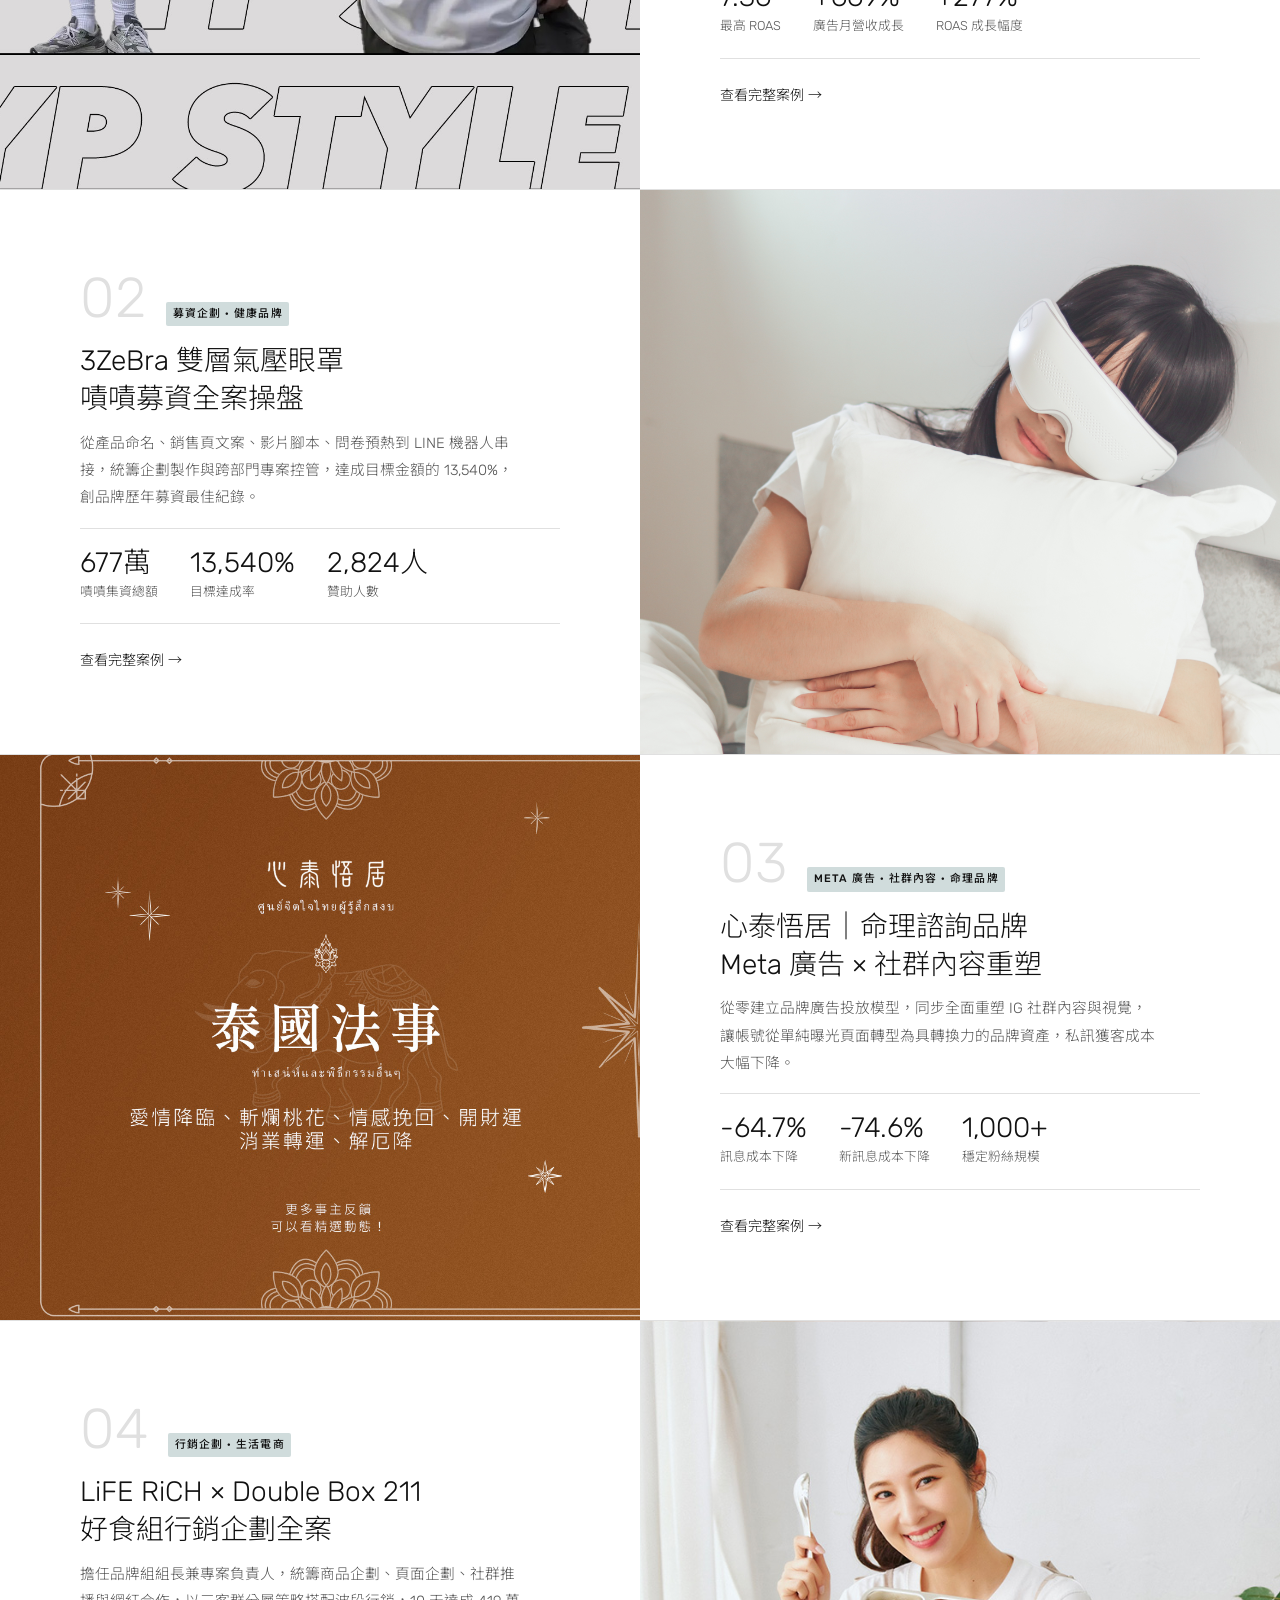
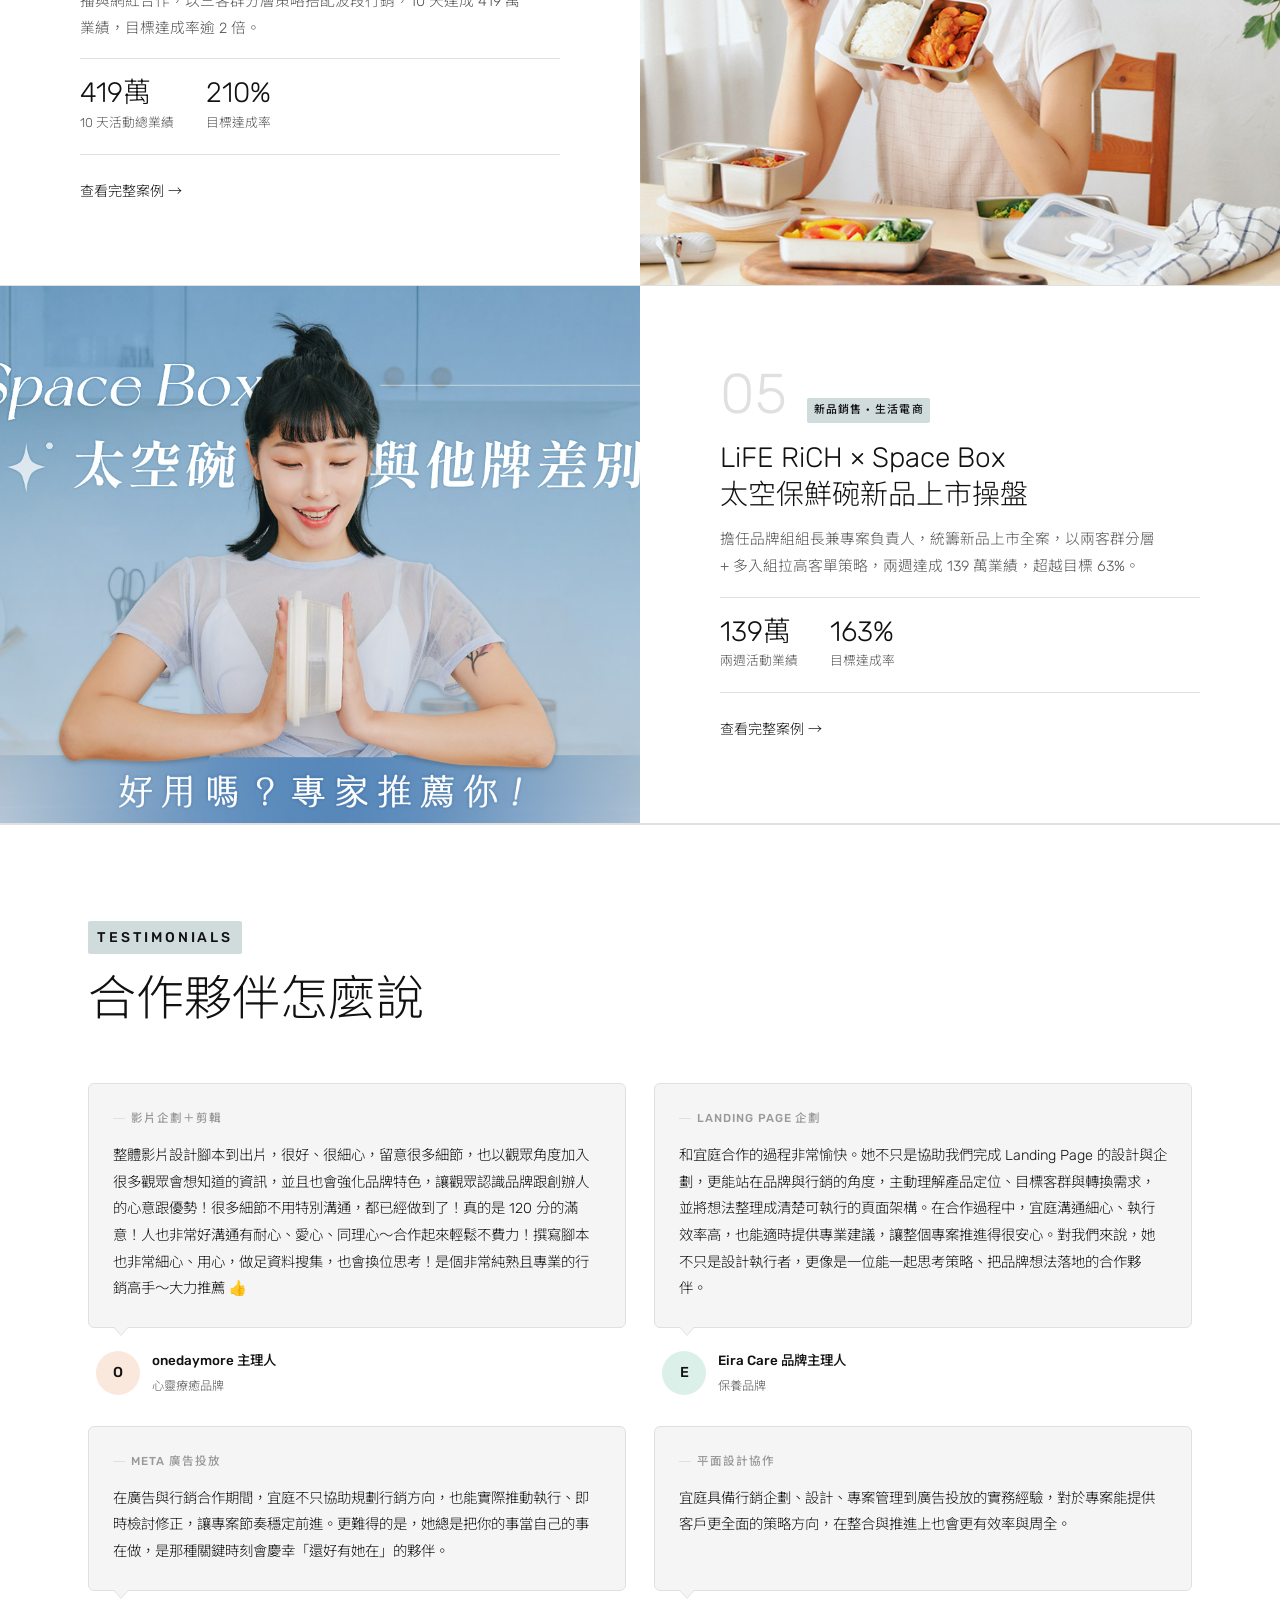
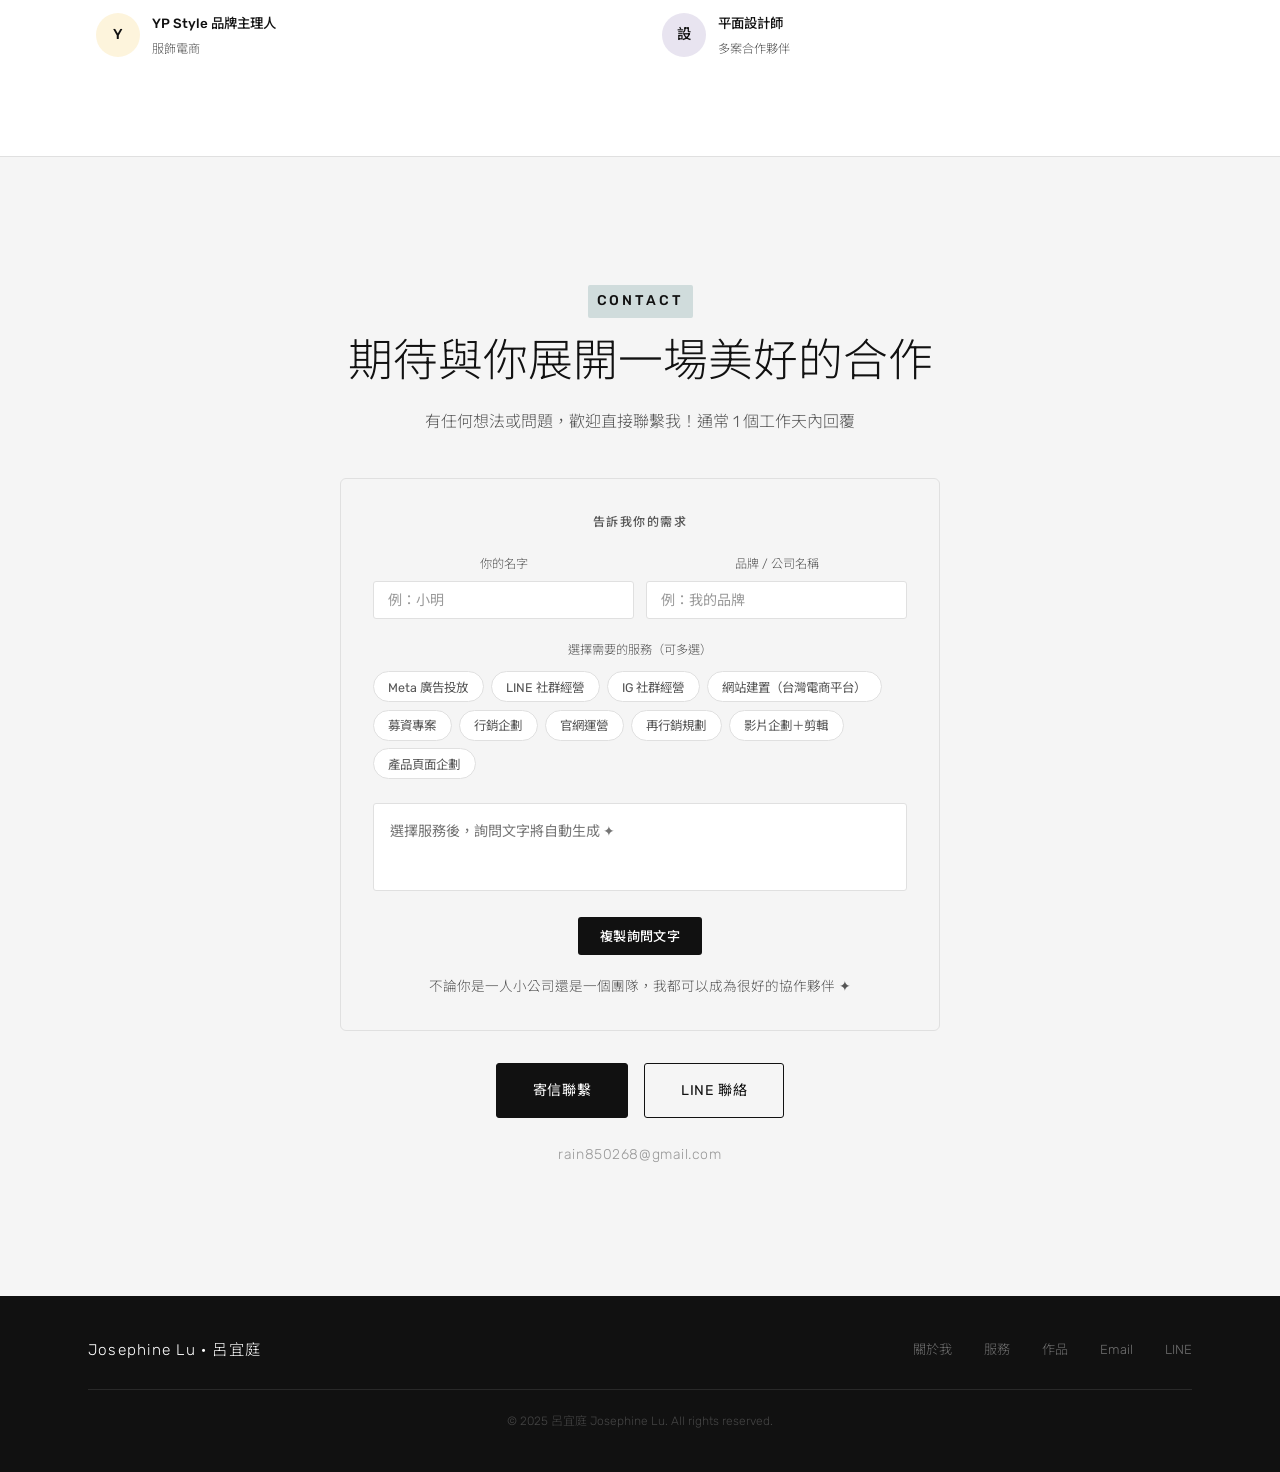
==== commit ee0ae7b6: "fix: onedaymore 品牌類型更正為心靈療癒品牌 Co-Authored-By: Claude Sonnet 4.6 <noreply@anthropic.com>" ====
--- a/index.html
+++ b/index.html
@@ -338,7 +338,7 @@
             <div class="testi-avatar" style="background:#FAE8DC;">O</div>
             <div>
               <div class="testi-name">onedaymore 主理人</div>
-              <div class="testi-brand">服飾品牌</div>
+              <div class="testi-brand">心靈療癒品牌</div>
             </div>
           </div>
         </div>
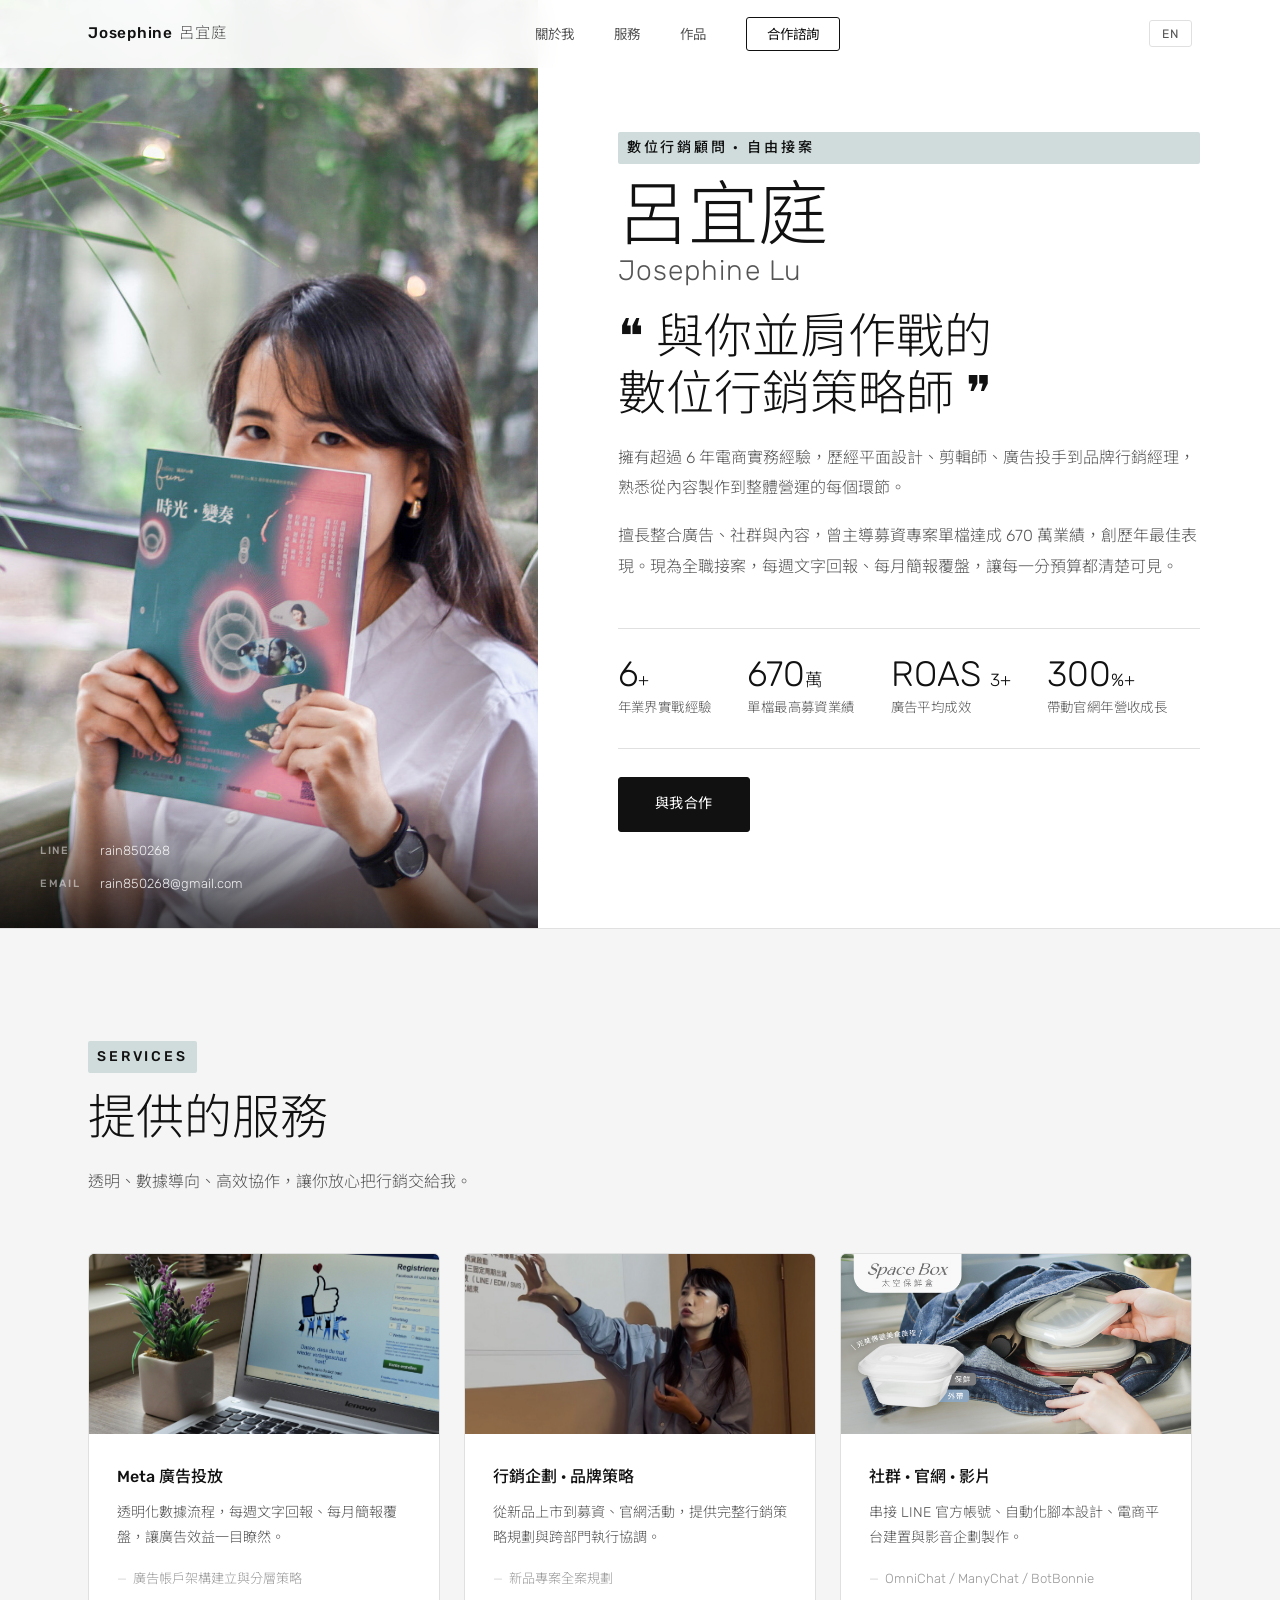
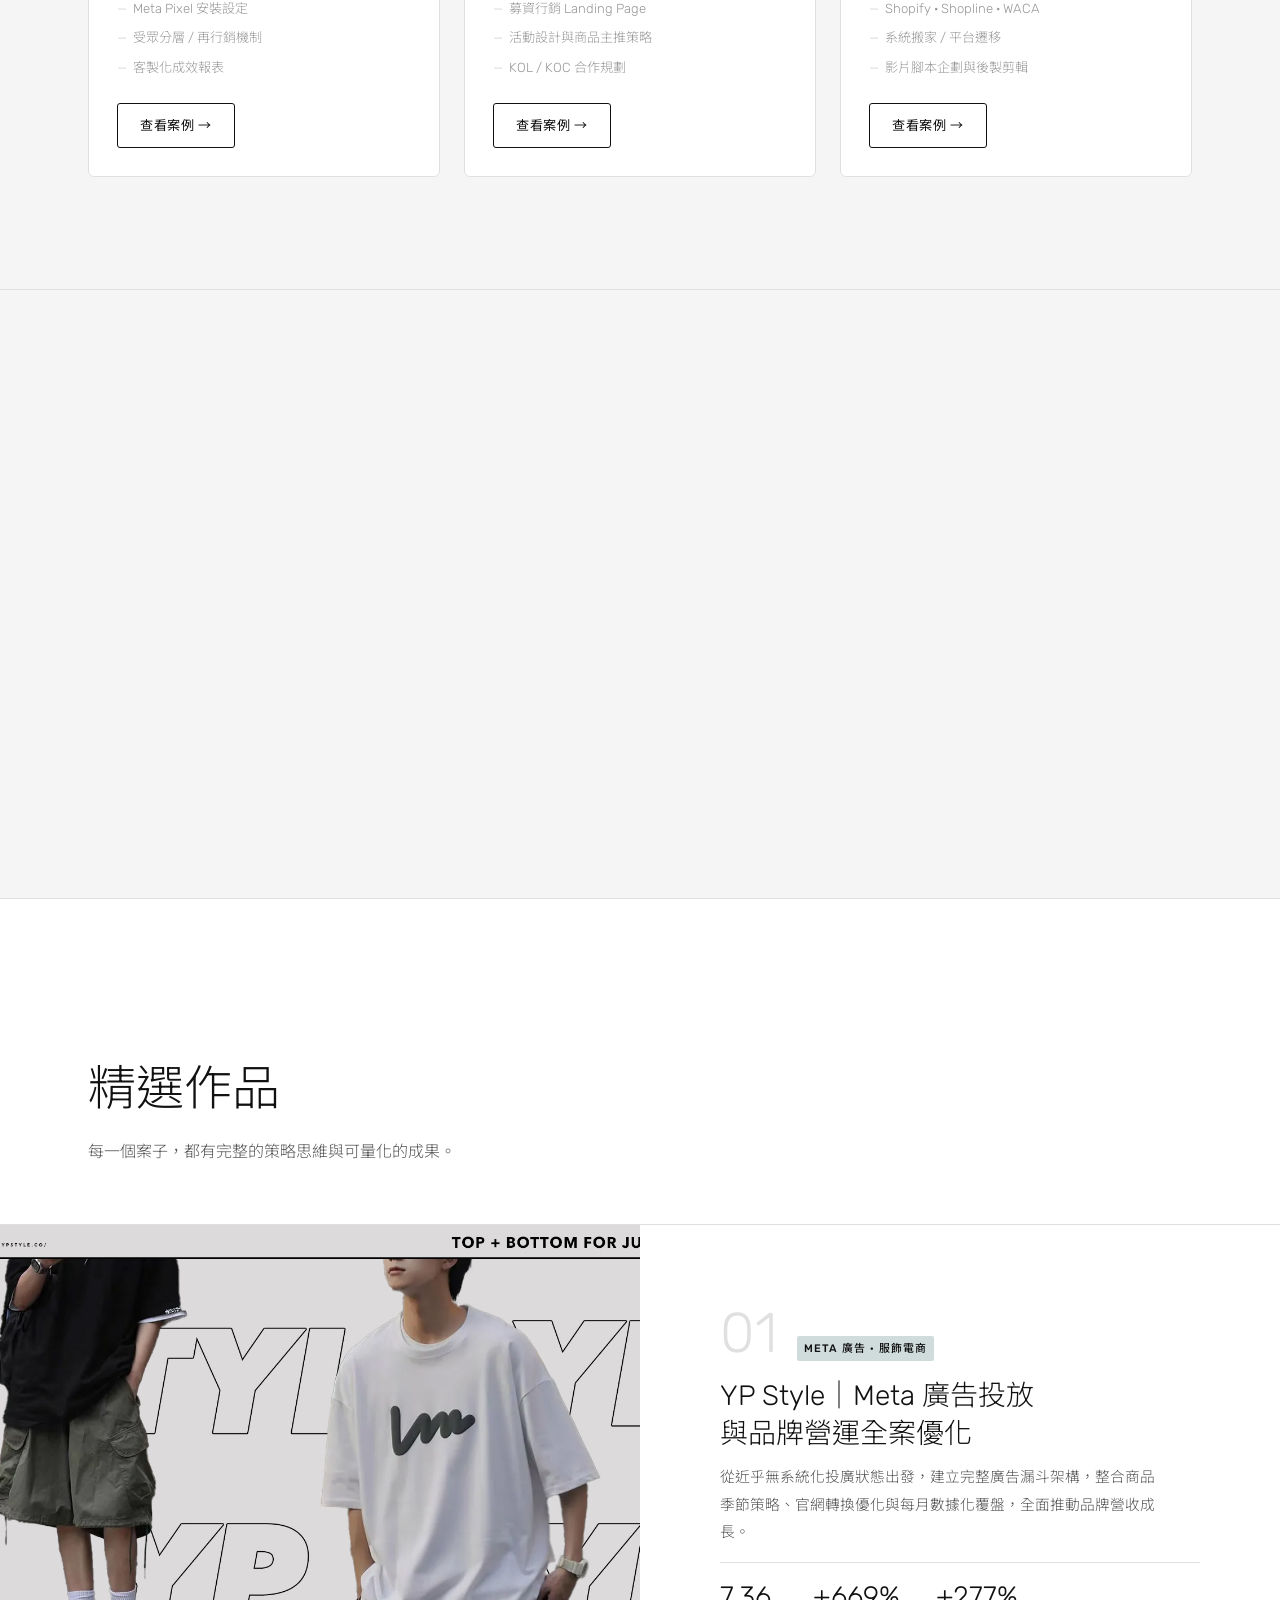
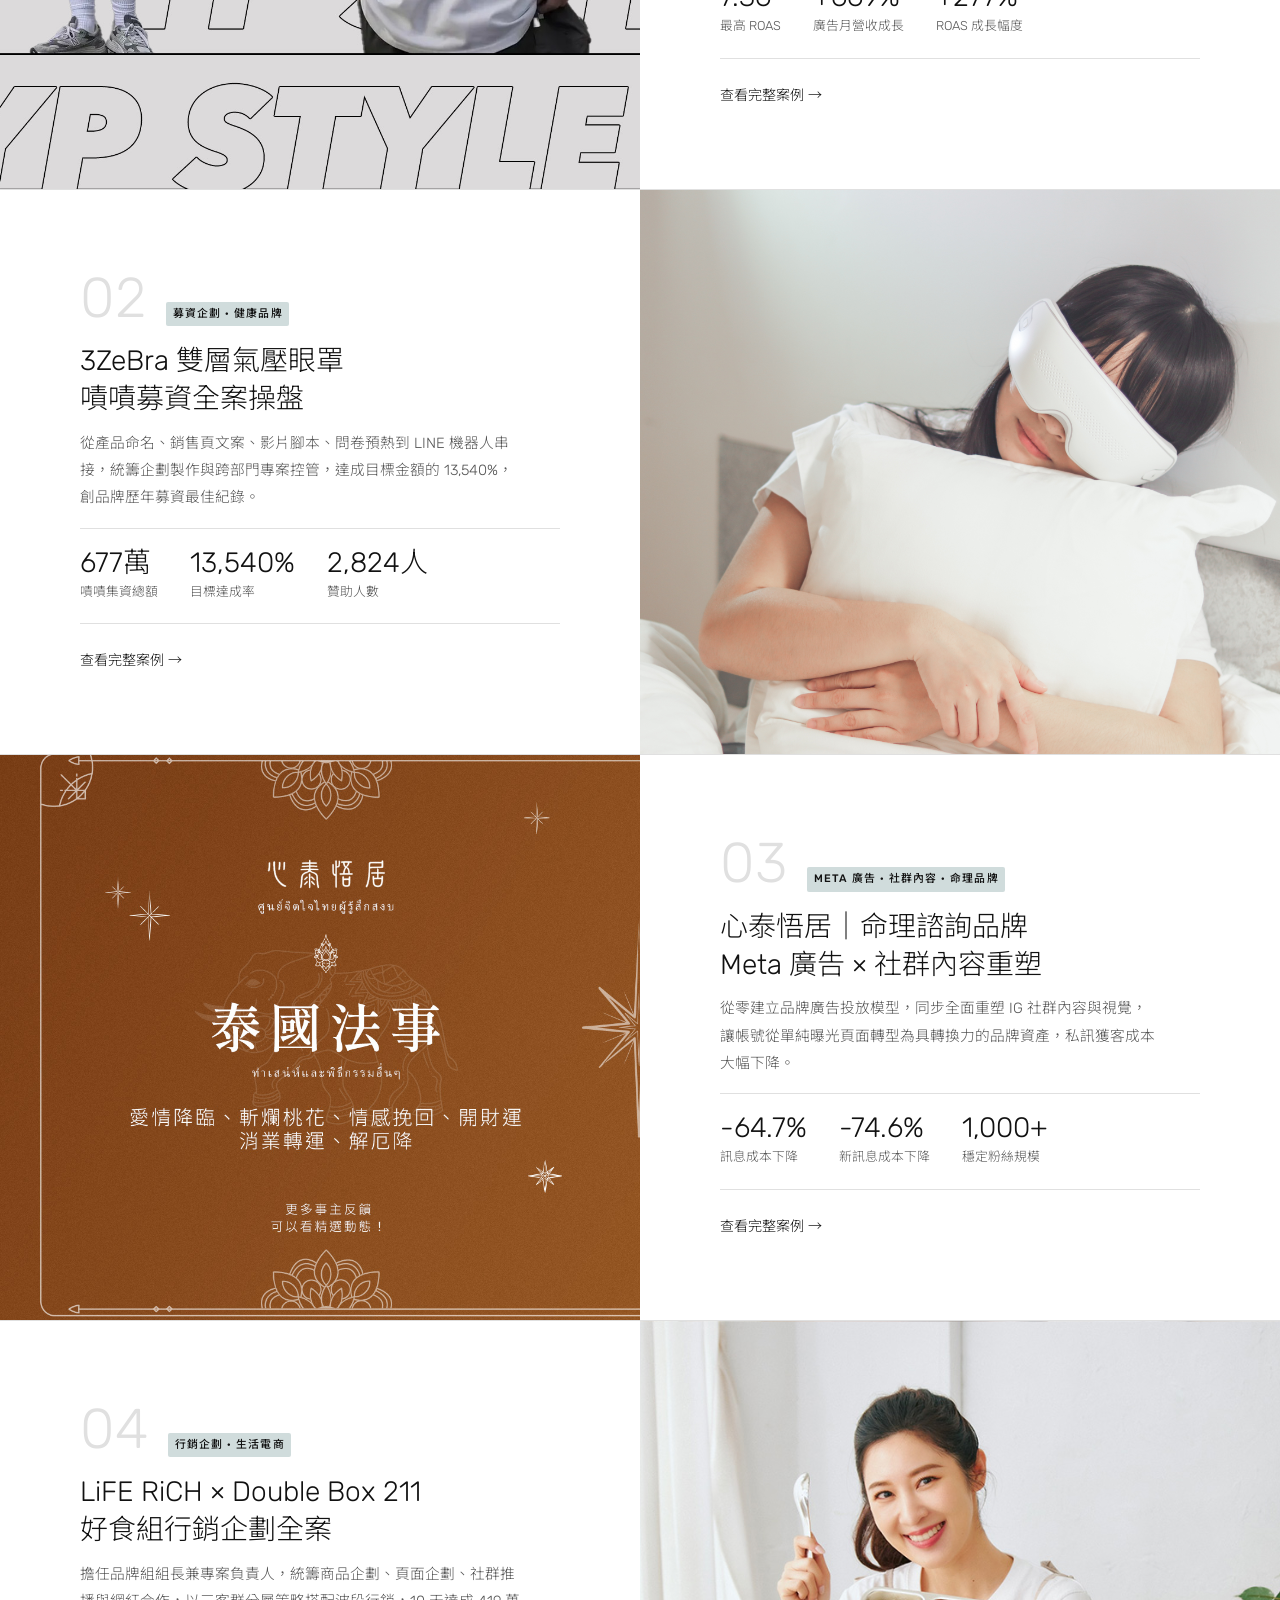
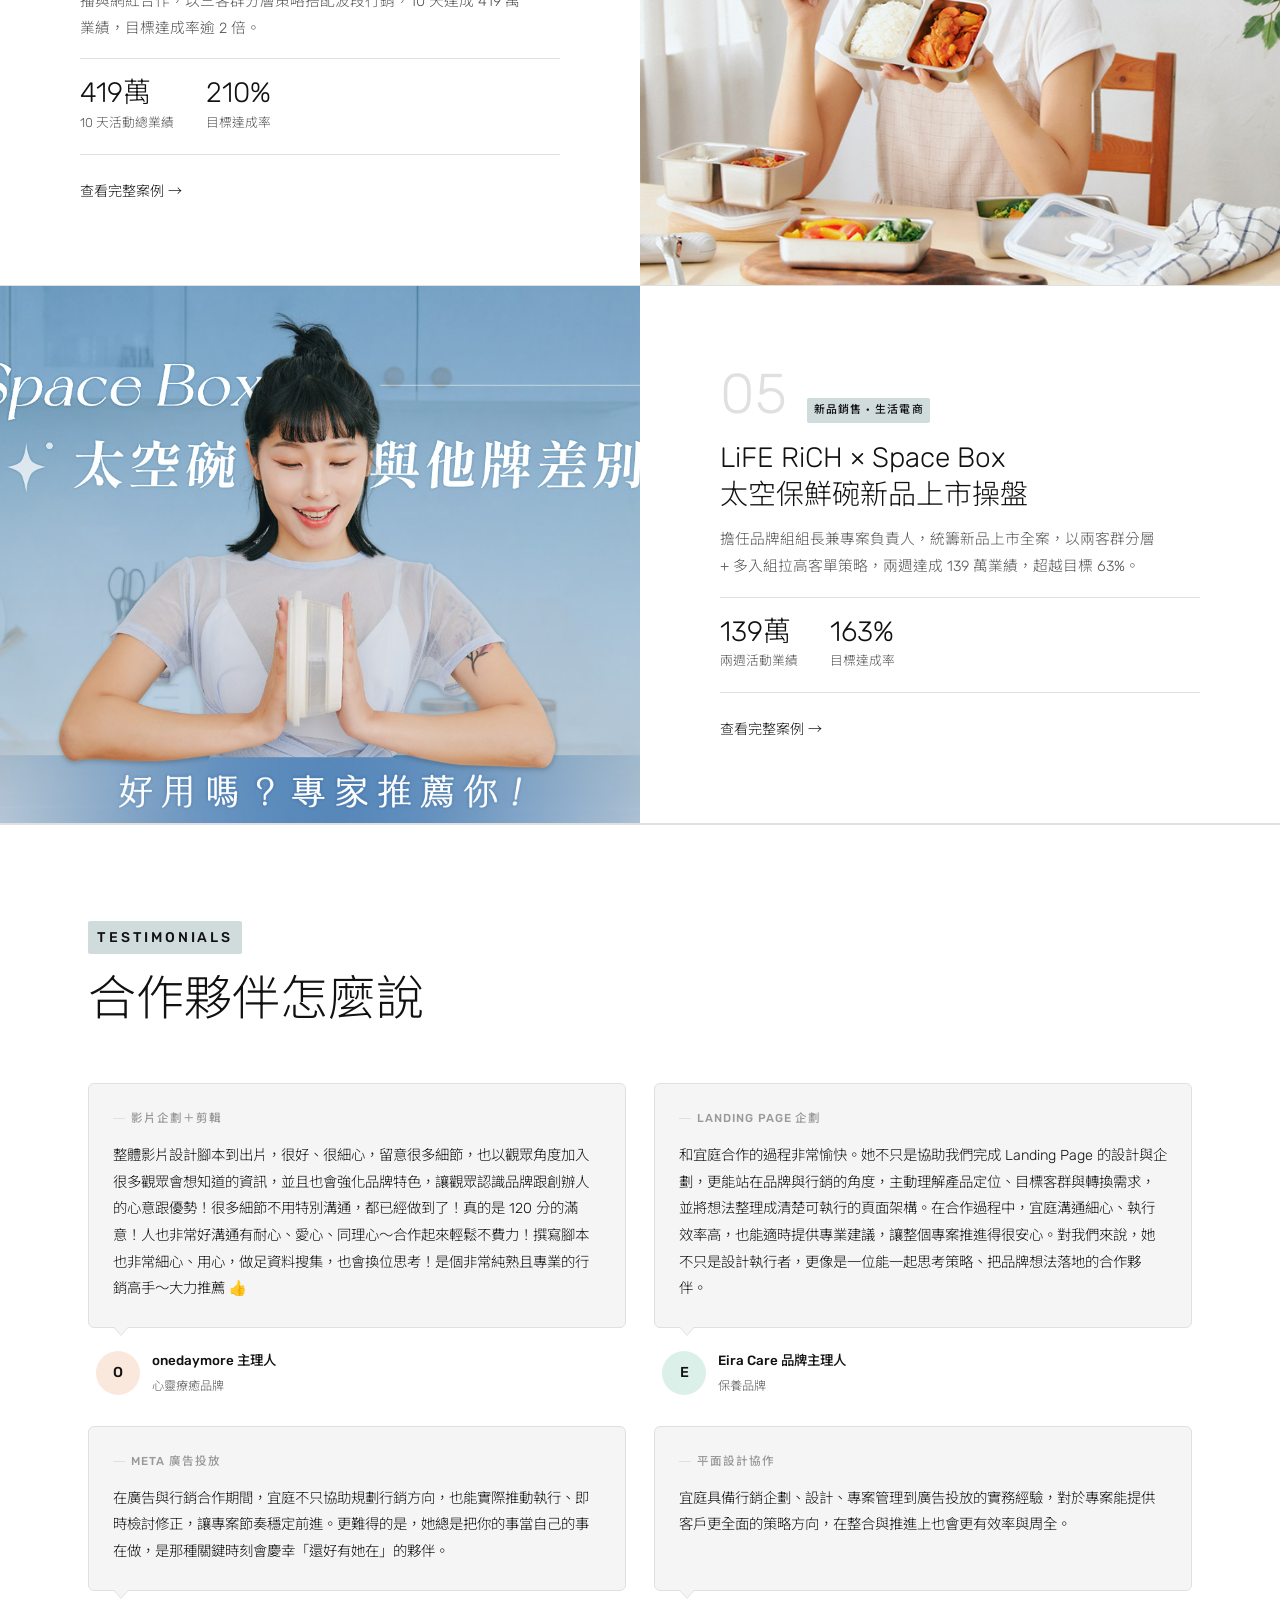
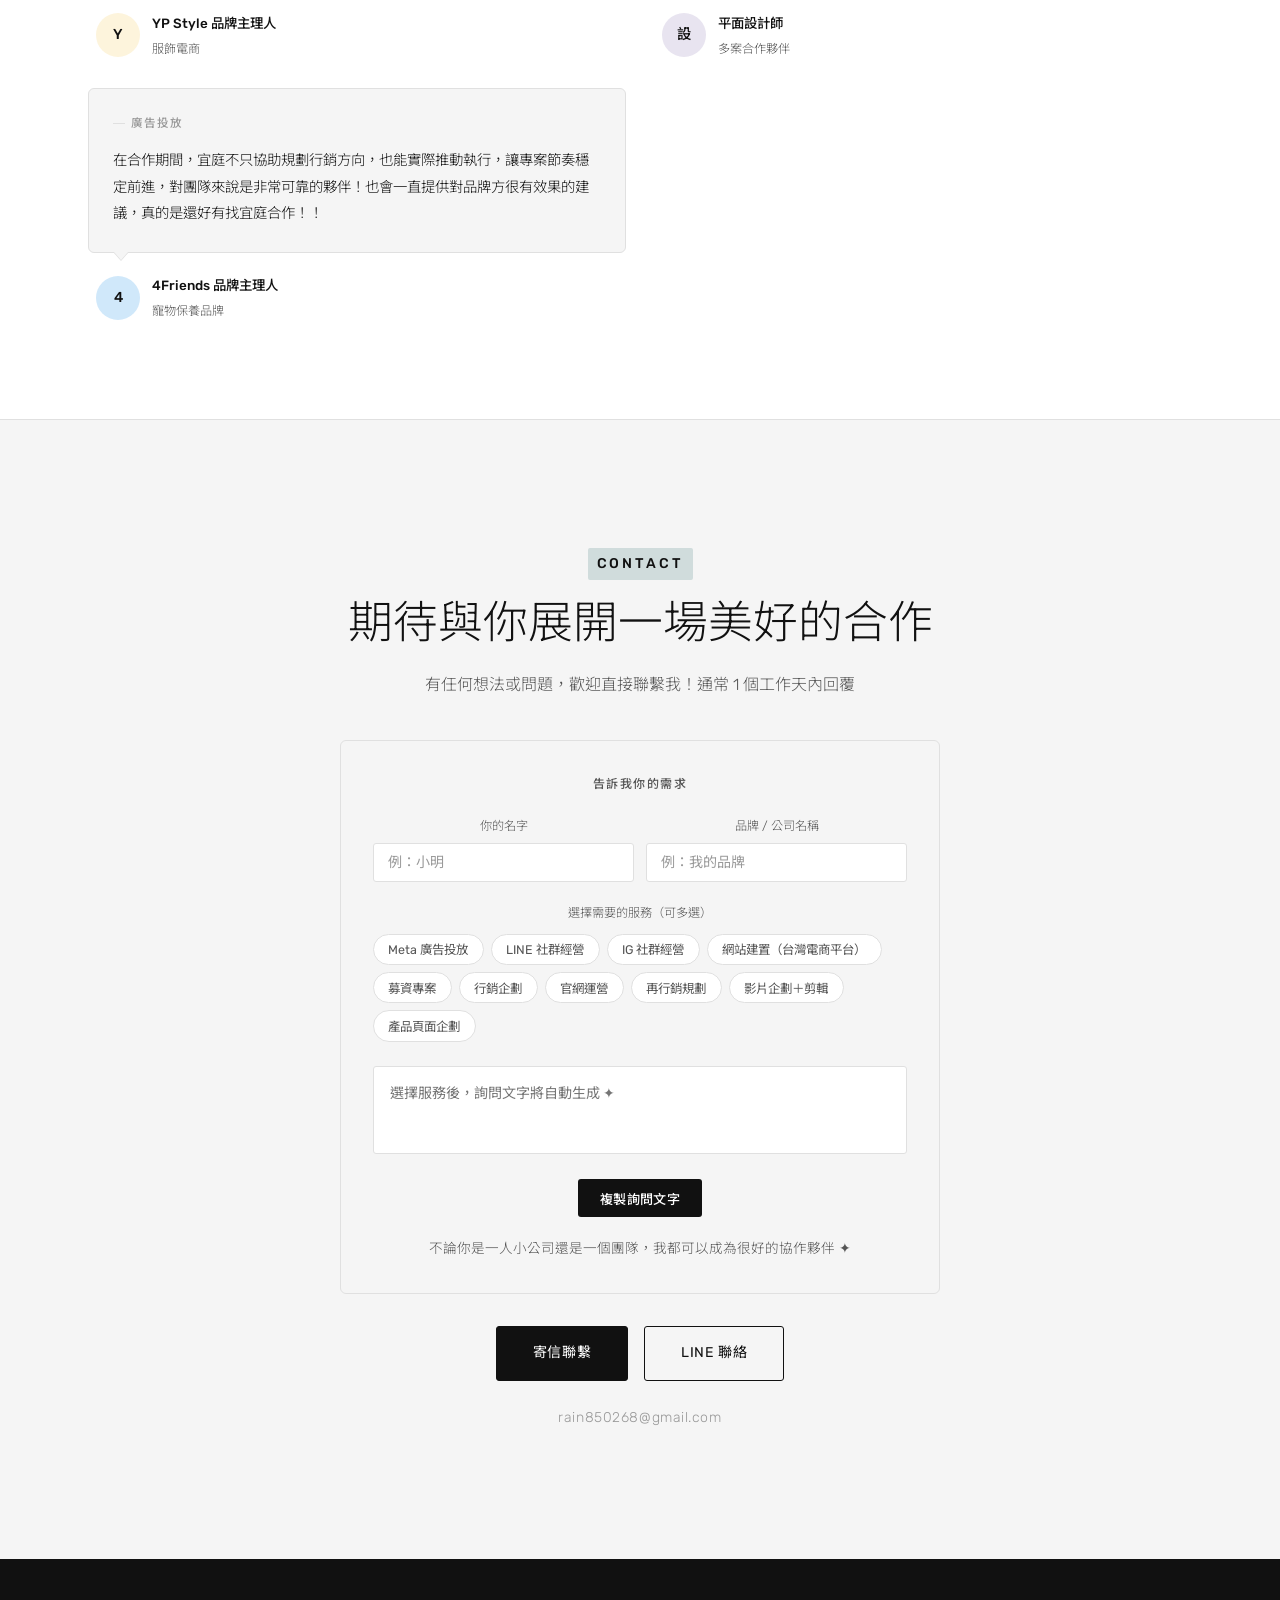
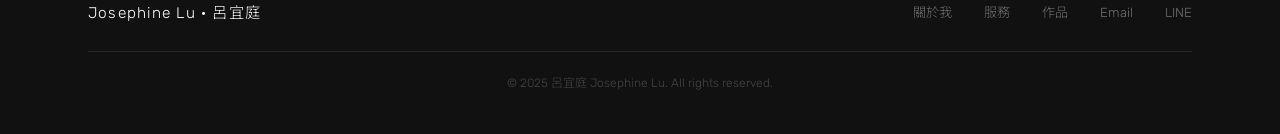
==== commit fed4a4d4: "feat: 新增 4Friends 品牌主理人評價卡片 Co-Authored-By: Claude Sonnet 4.6 <noreply@anthropic.com>" ====
--- a/index.html
+++ b/index.html
@@ -388,6 +388,21 @@
           </div>
         </div>
 
+        <!-- 4Friends -->
+        <div class="testi-card reveal">
+          <div class="testi-bubble">
+            <div class="testi-tag">廣告投放</div>
+            <p class="testi-quote">在合作期間，宜庭不只協助規劃行銷方向，也能實際推動執行，讓專案節奏穩定前進，對團隊來說是非常可靠的夥伴！也會一直提供對品牌方很有效果的建議，真的是還好有找宜庭合作！！</p>
+          </div>
+          <div class="testi-author-row">
+            <div class="testi-avatar" style="background:#D0E8FA;">4</div>
+            <div>
+              <div class="testi-name">4Friends 品牌主理人</div>
+              <div class="testi-brand">寵物保養品牌</div>
+            </div>
+          </div>
+        </div>
+
       </div>
     </div>
   </section>
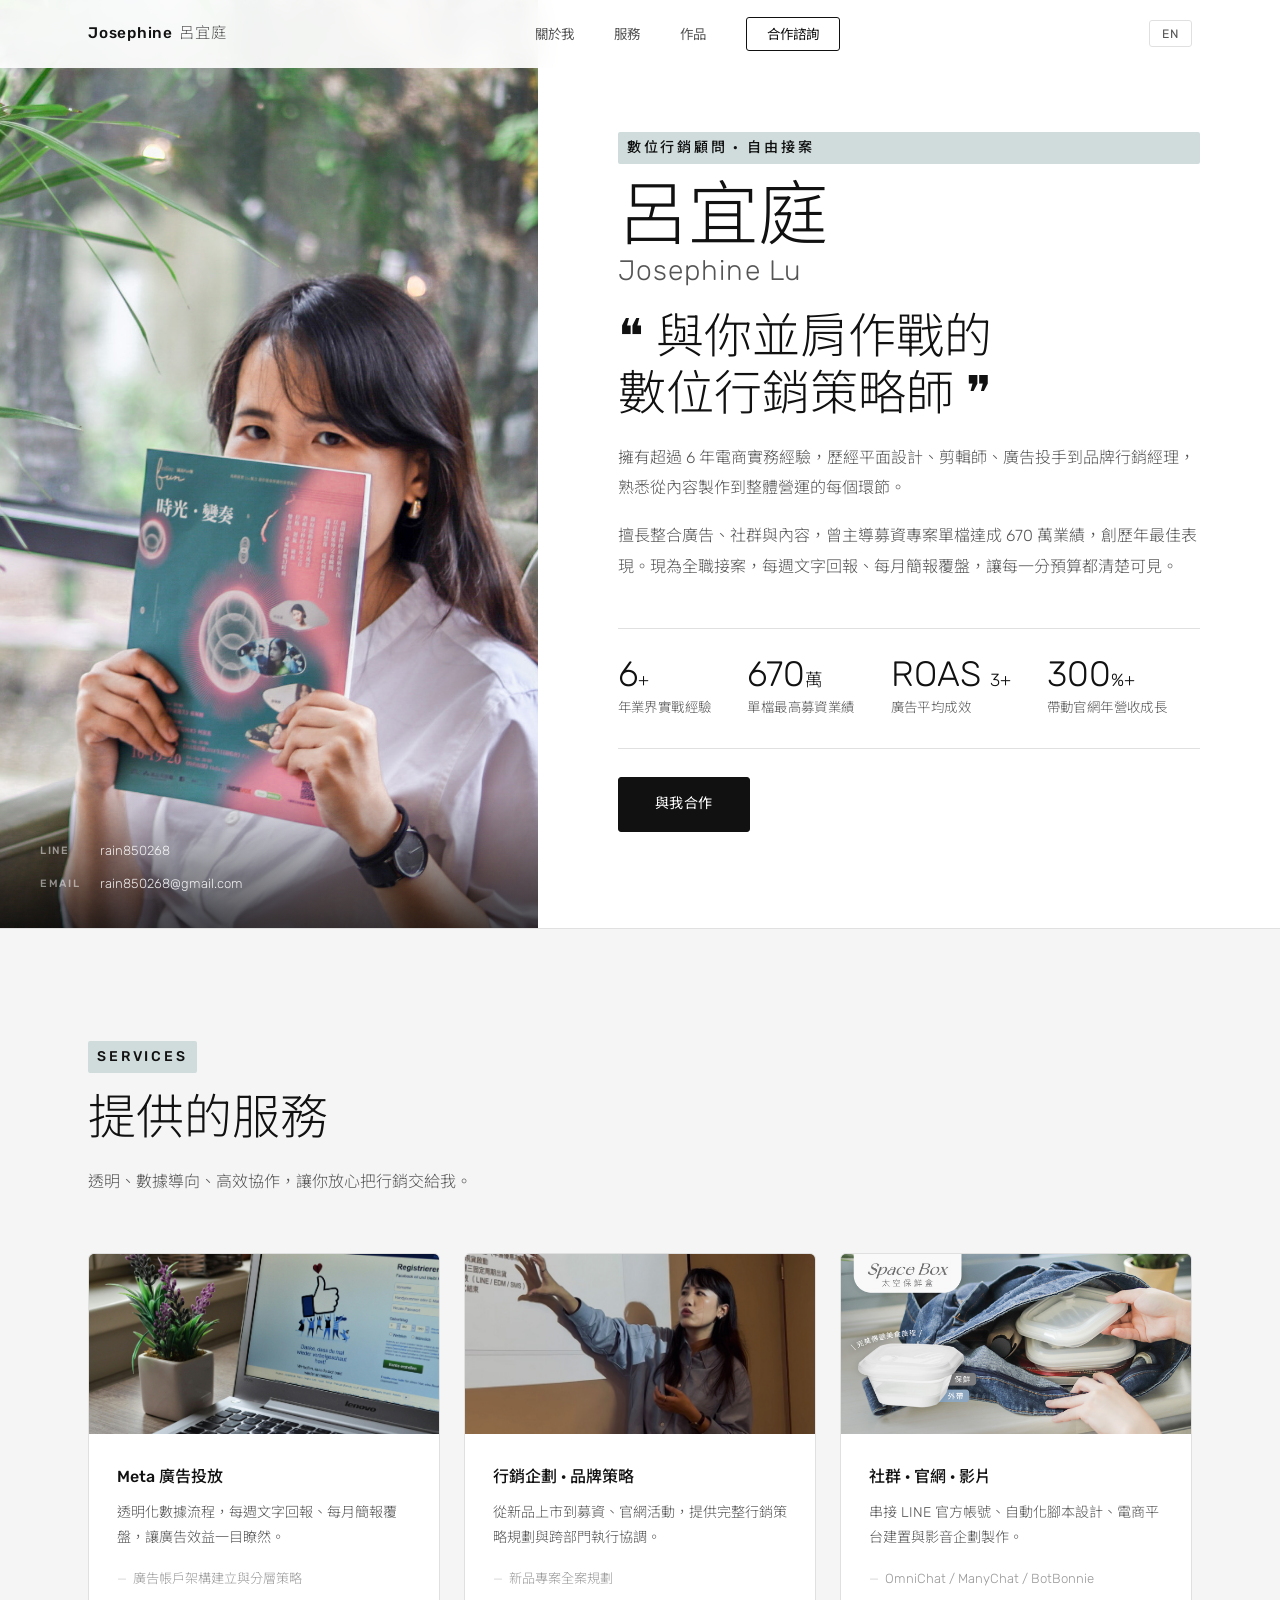
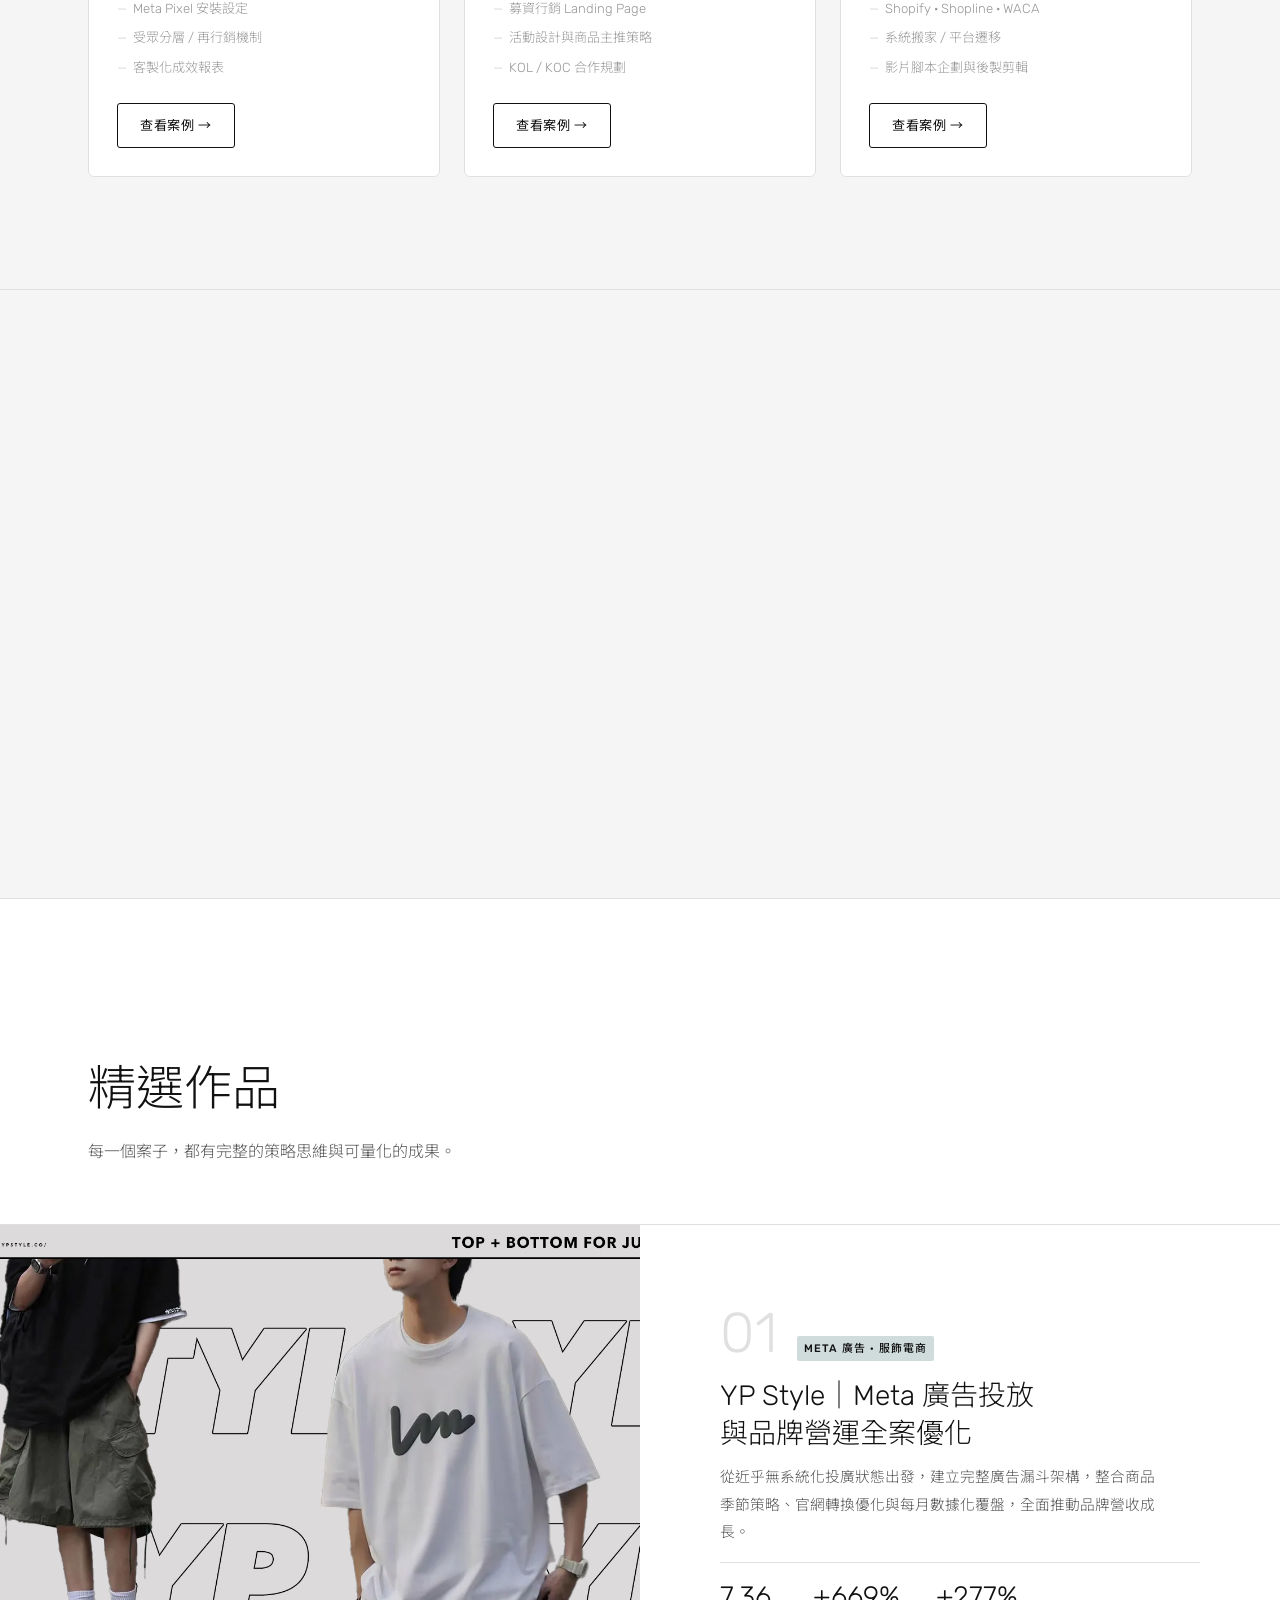
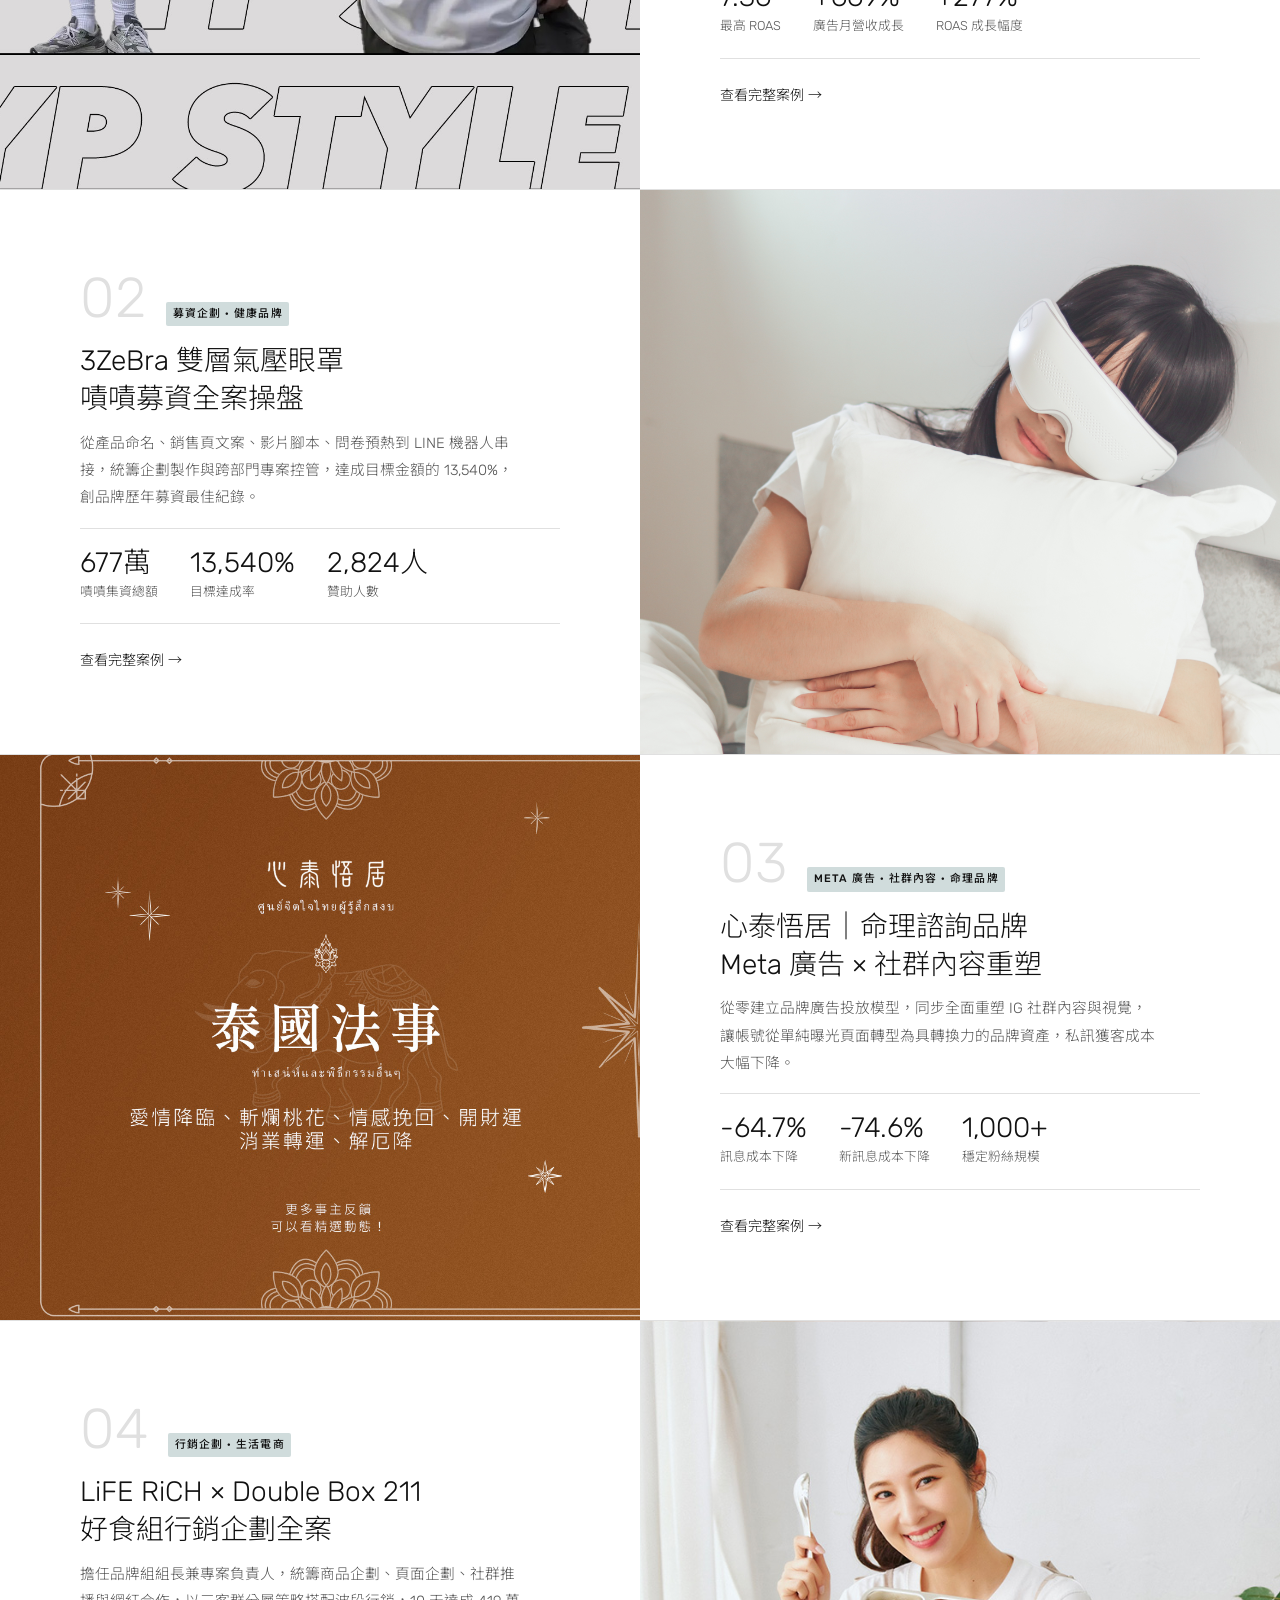
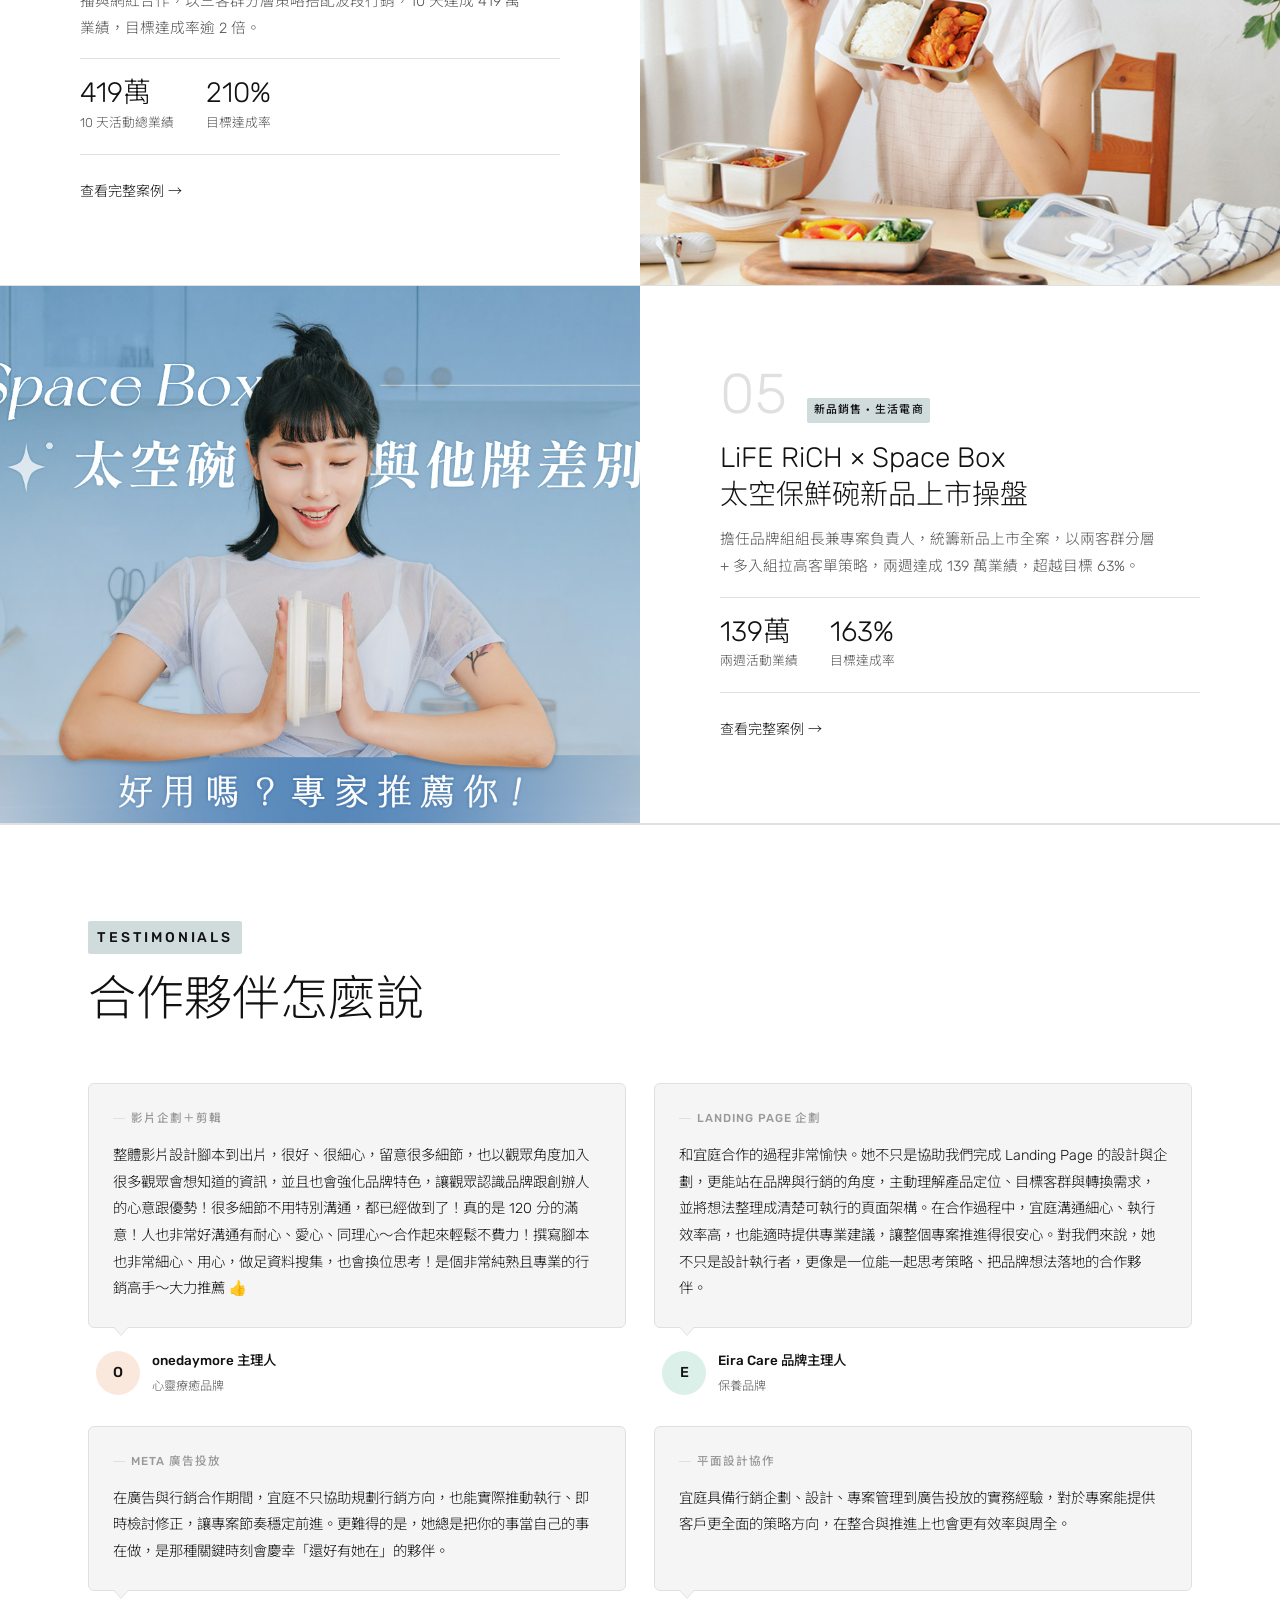
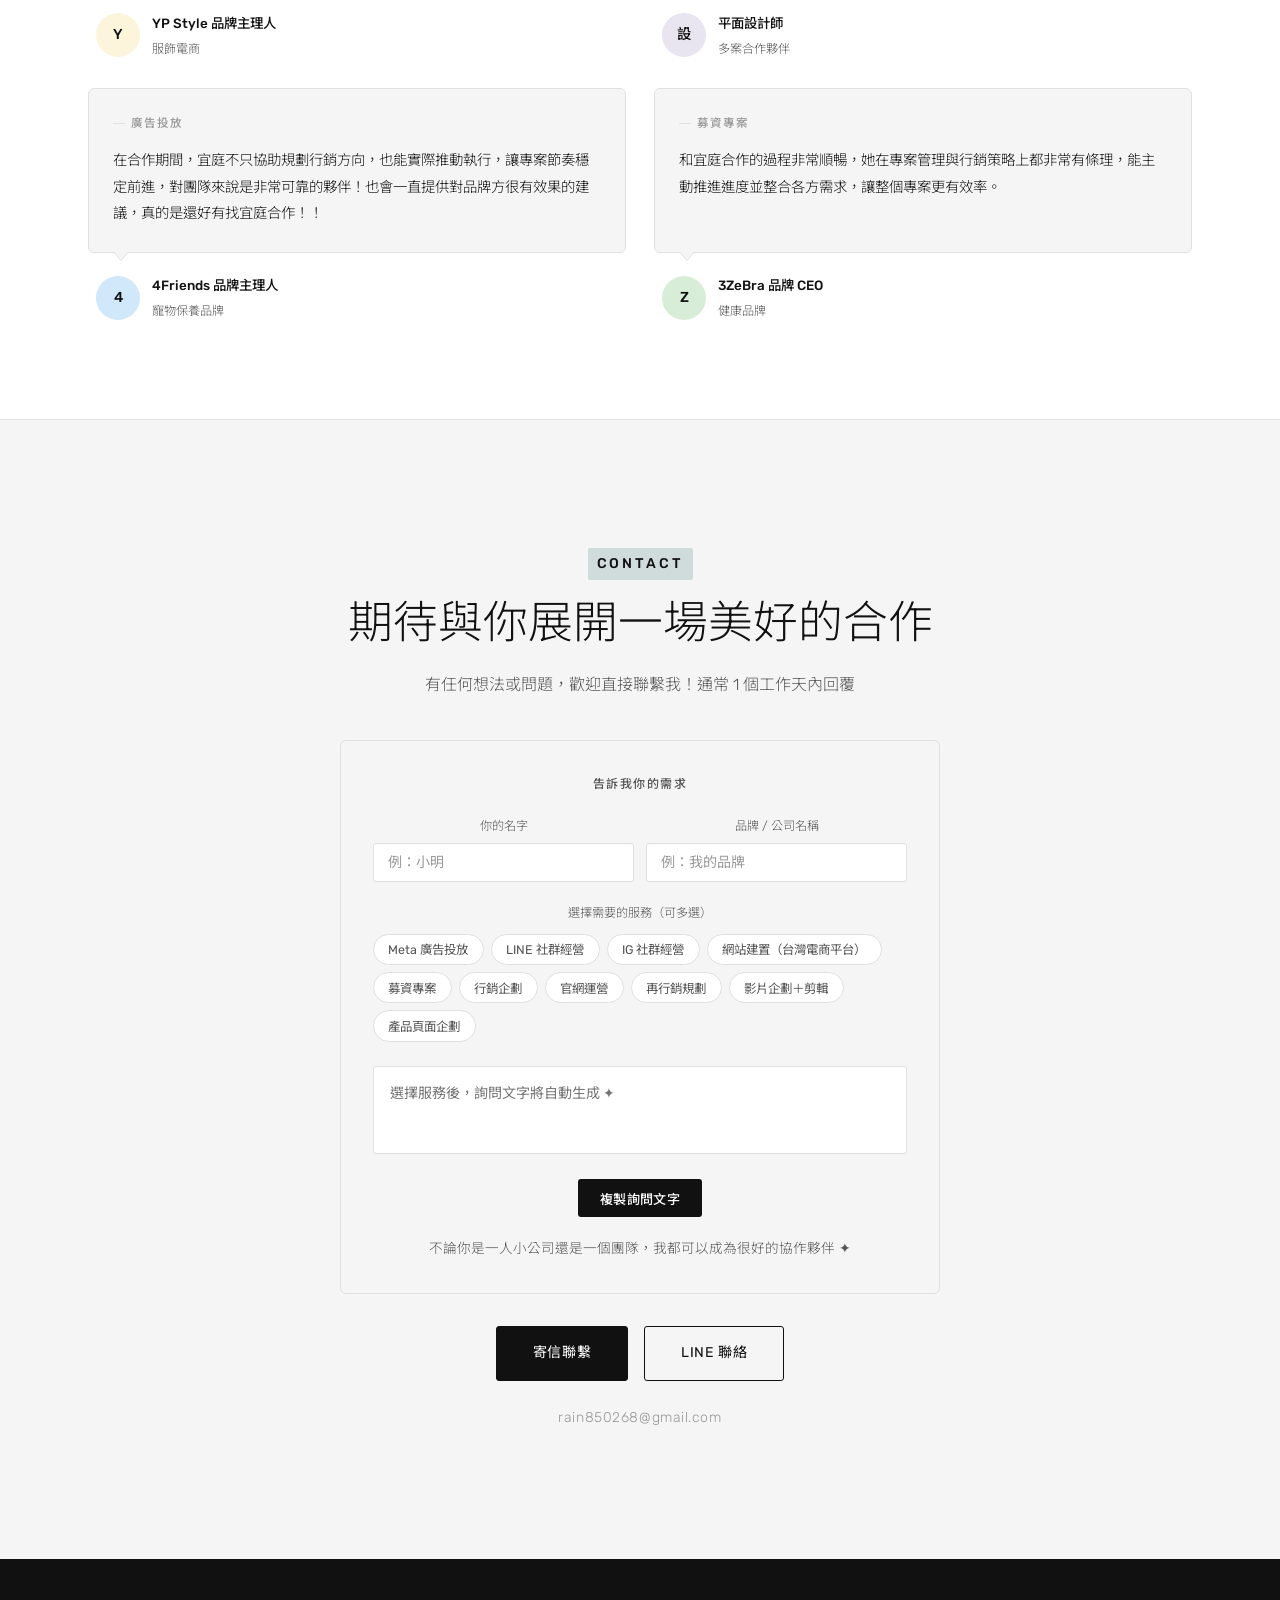
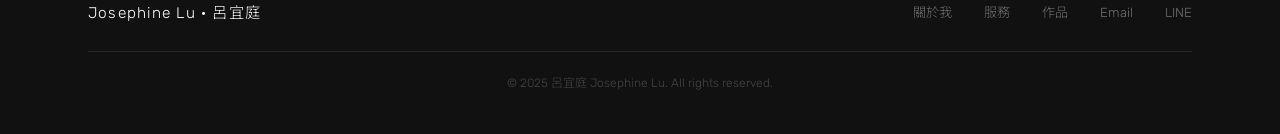
==== commit 6fc83eb7: "feat: 新增 3ZeBra CEO 評價卡片，評價區塊補齊 3×2 格局 Co-Authored-By: Claude Sonnet 4.6 <noreply@anthropic.com>" ====
--- a/index.html
+++ b/index.html
@@ -403,6 +403,21 @@
           </div>
         </div>
 
+        <!-- 3ZeBra -->
+        <div class="testi-card reveal">
+          <div class="testi-bubble">
+            <div class="testi-tag">募資專案</div>
+            <p class="testi-quote">和宜庭合作的過程非常順暢，她在專案管理與行銷策略上都非常有條理，能主動推進進度並整合各方需求，讓整個專案更有效率。</p>
+          </div>
+          <div class="testi-author-row">
+            <div class="testi-avatar" style="background:#D8EDD8;">Z</div>
+            <div>
+              <div class="testi-name">3ZeBra 品牌 CEO</div>
+              <div class="testi-brand">健康品牌</div>
+            </div>
+          </div>
+        </div>
+
       </div>
     </div>
   </section>
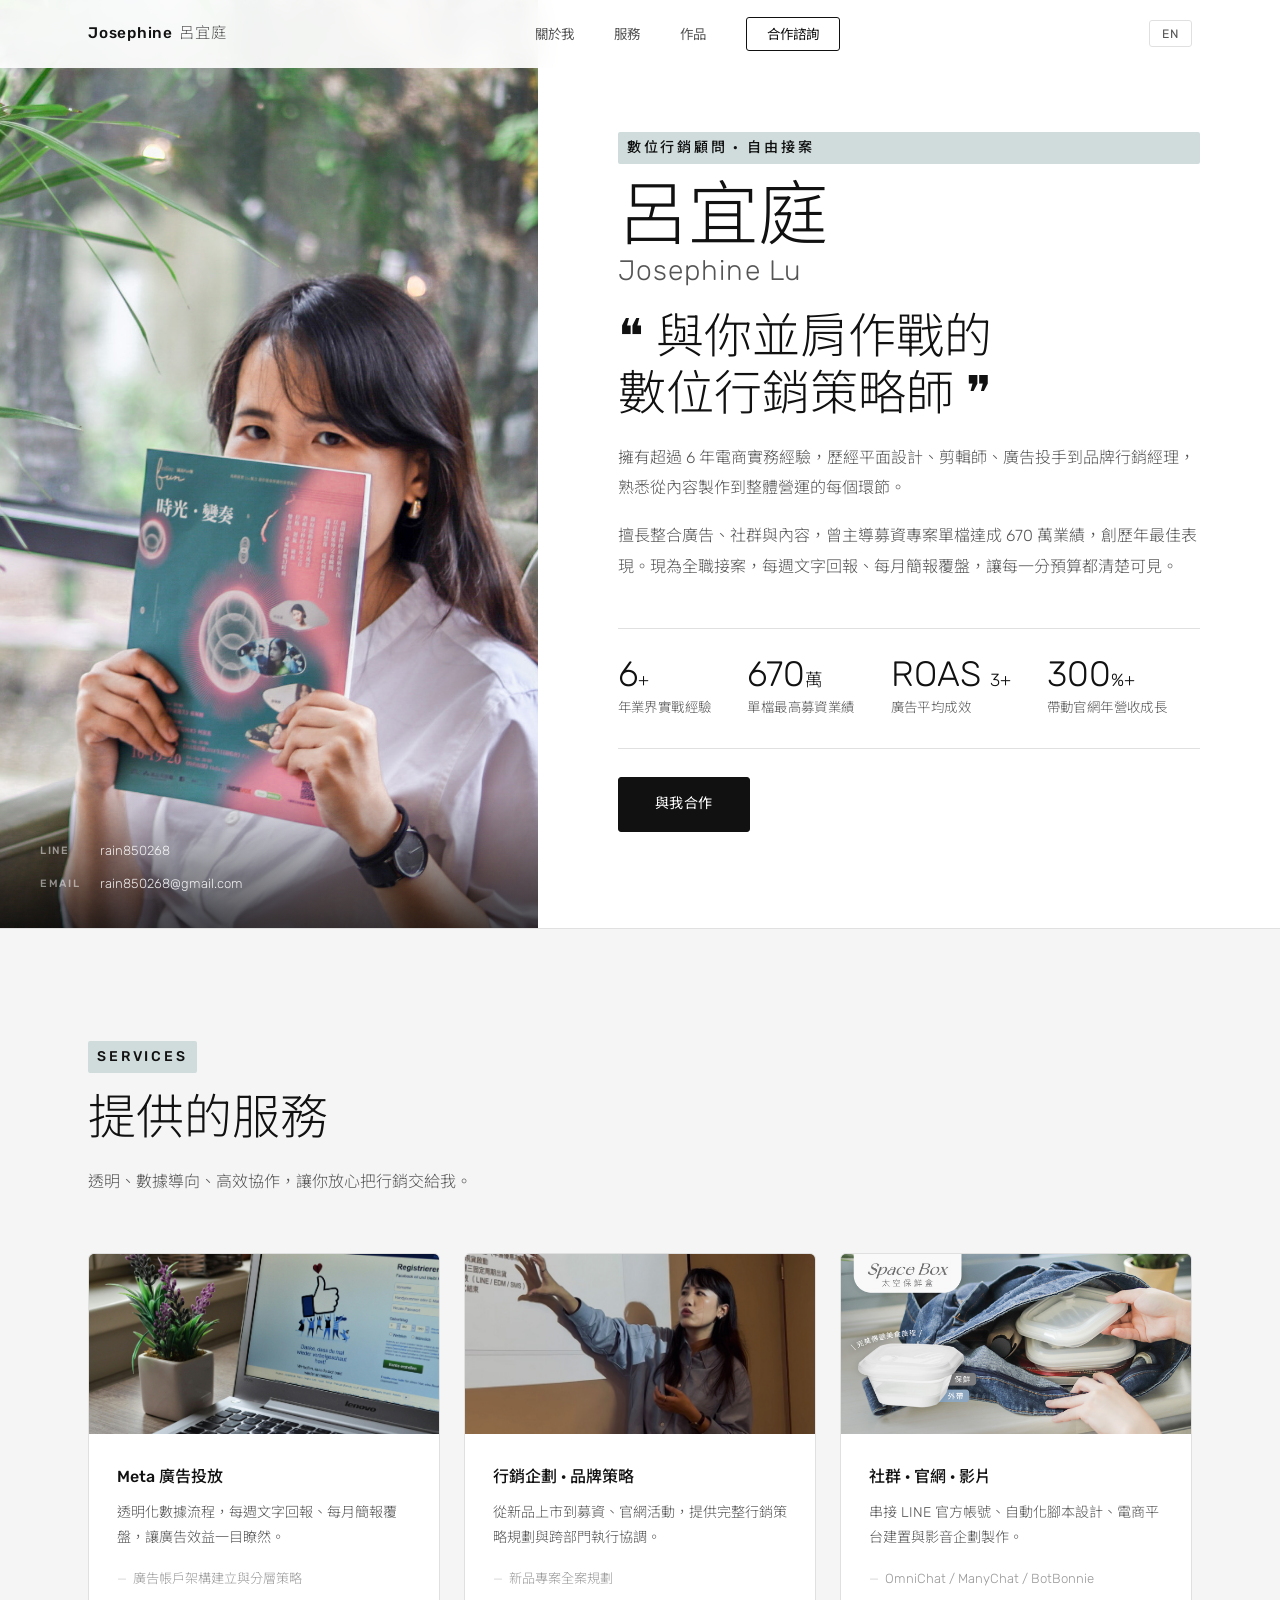
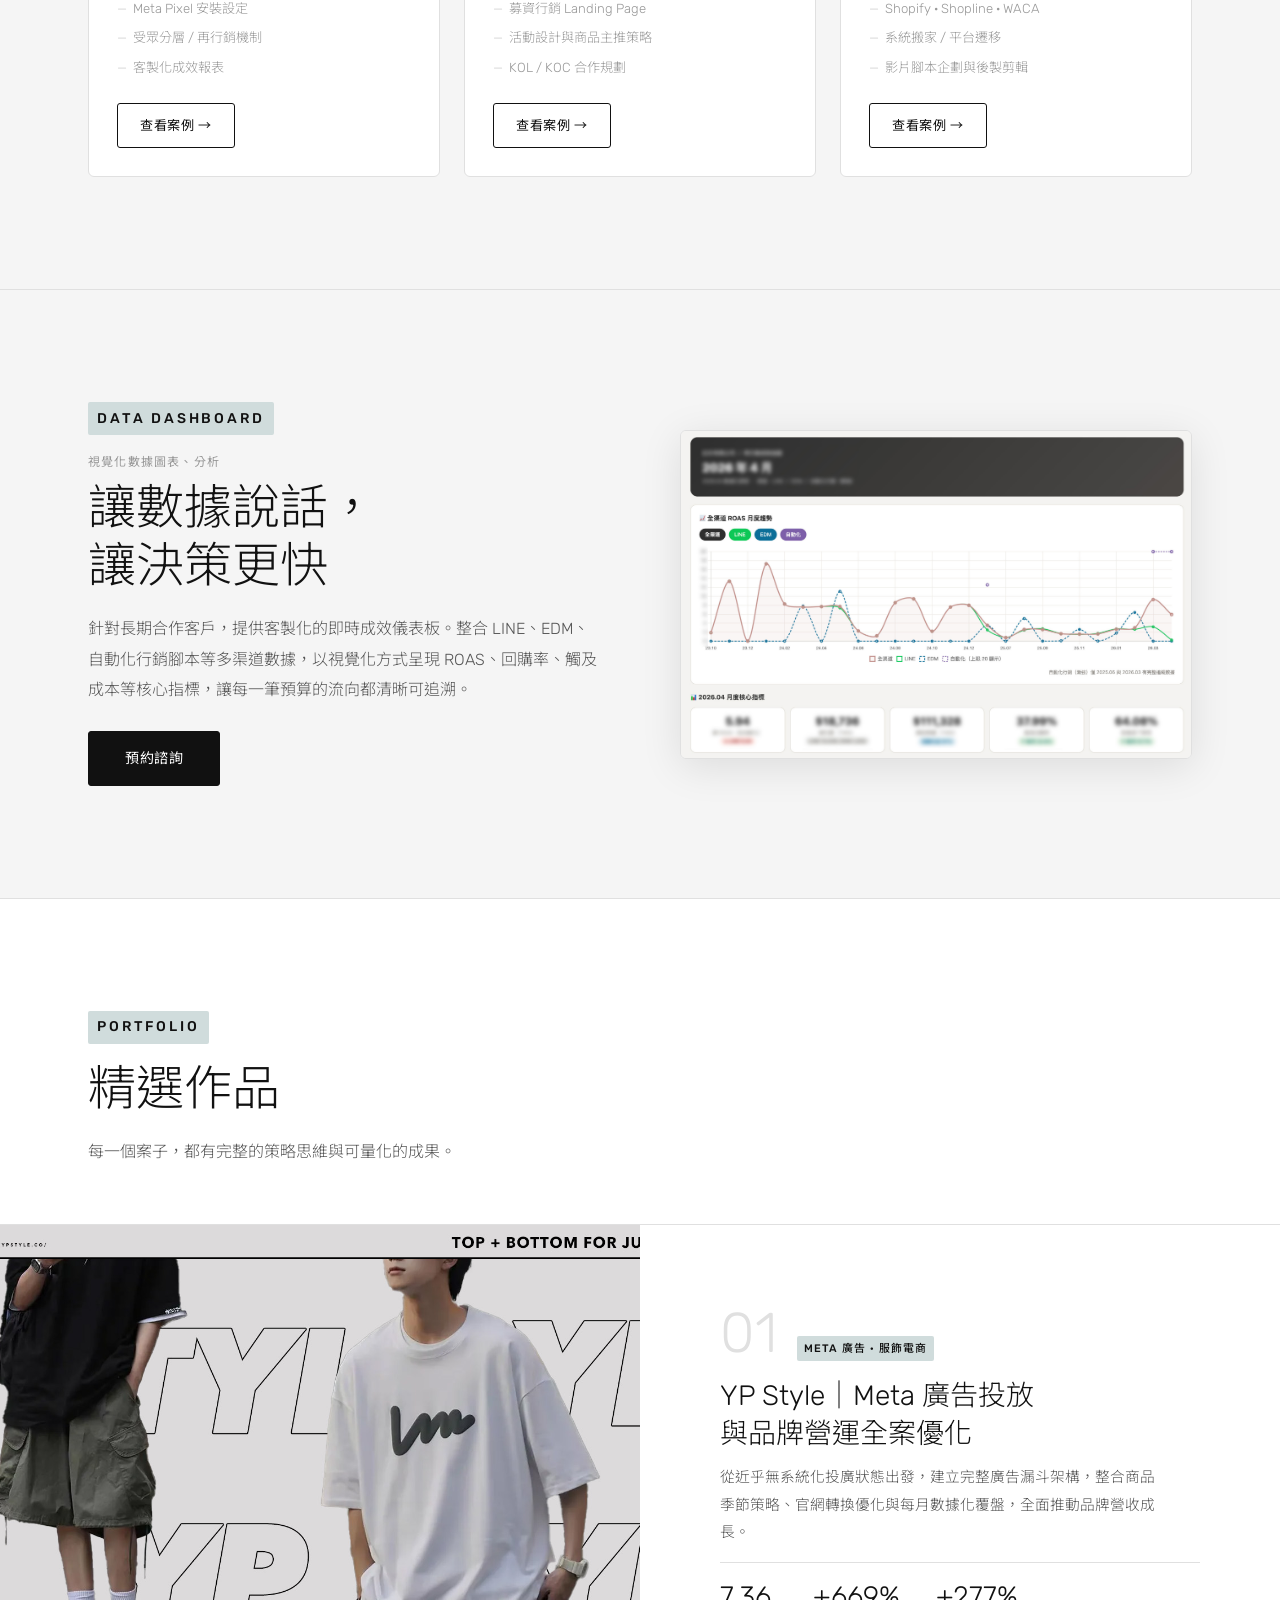
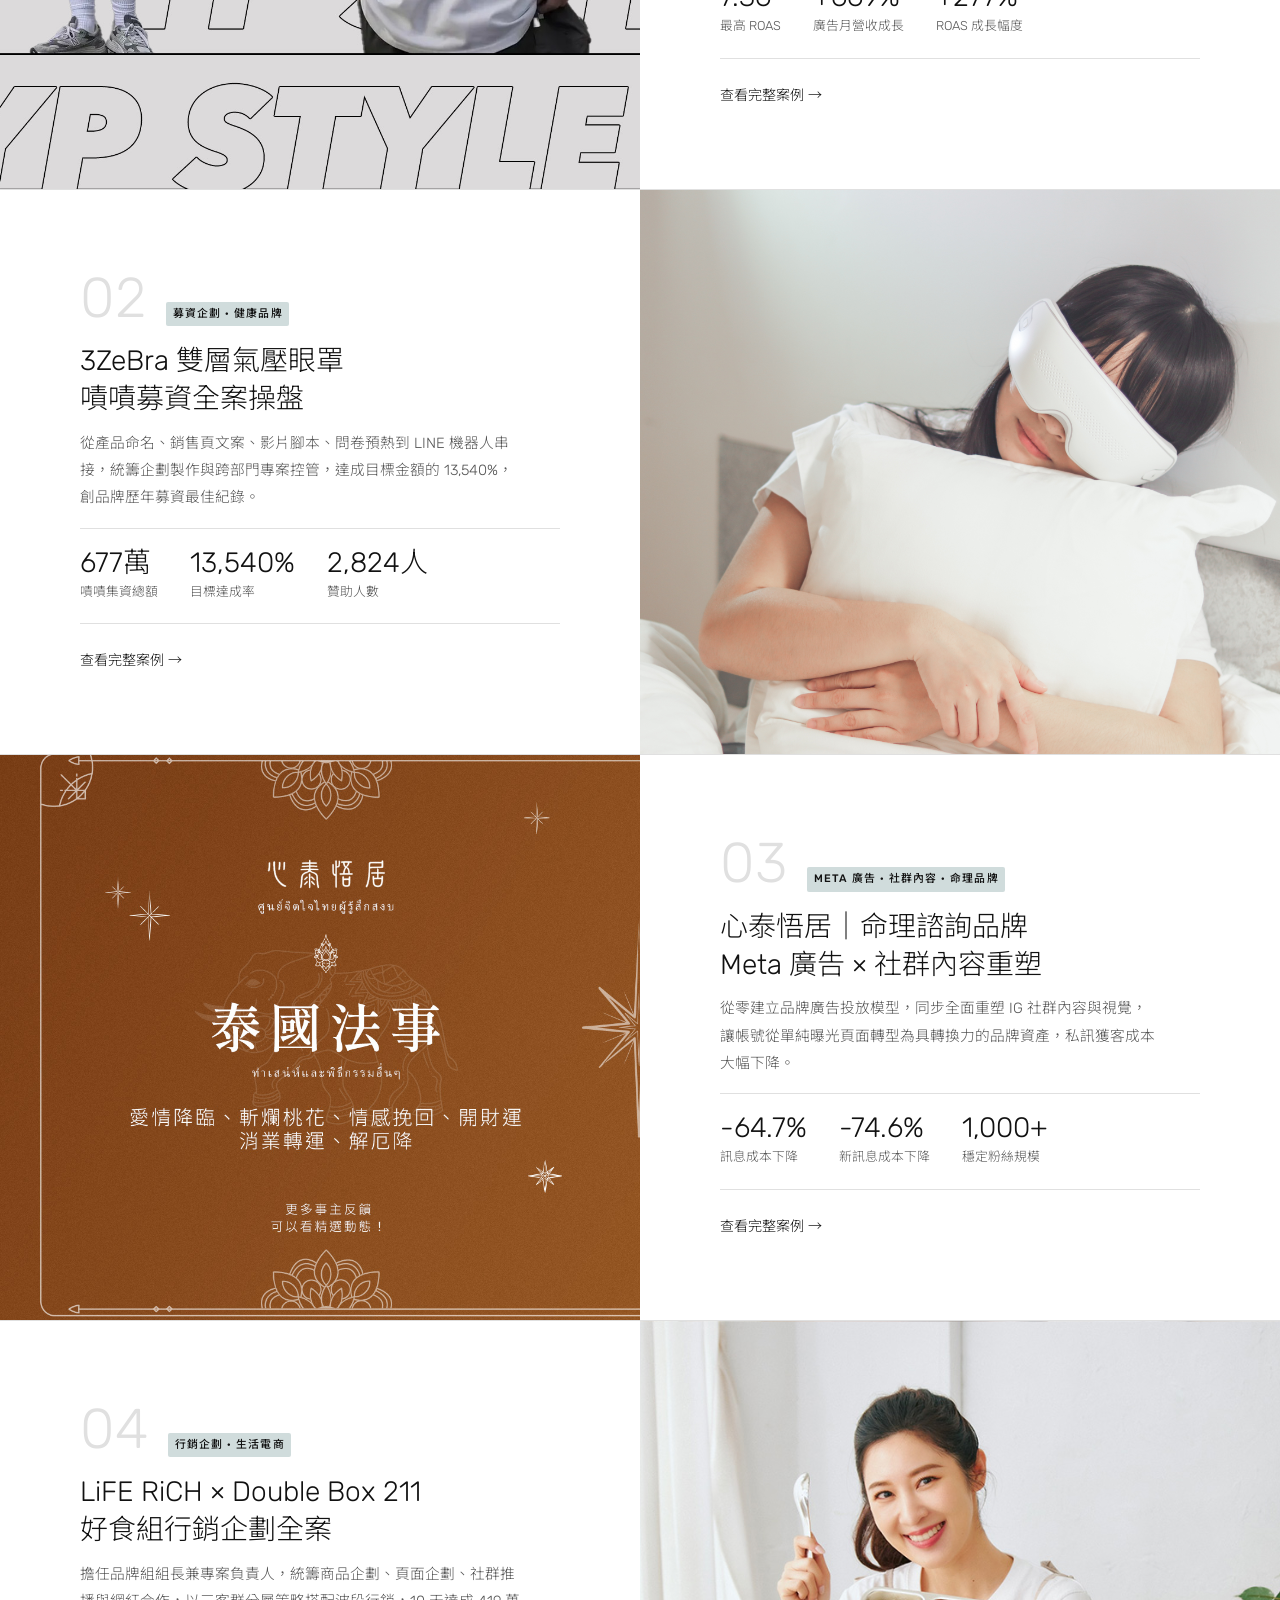
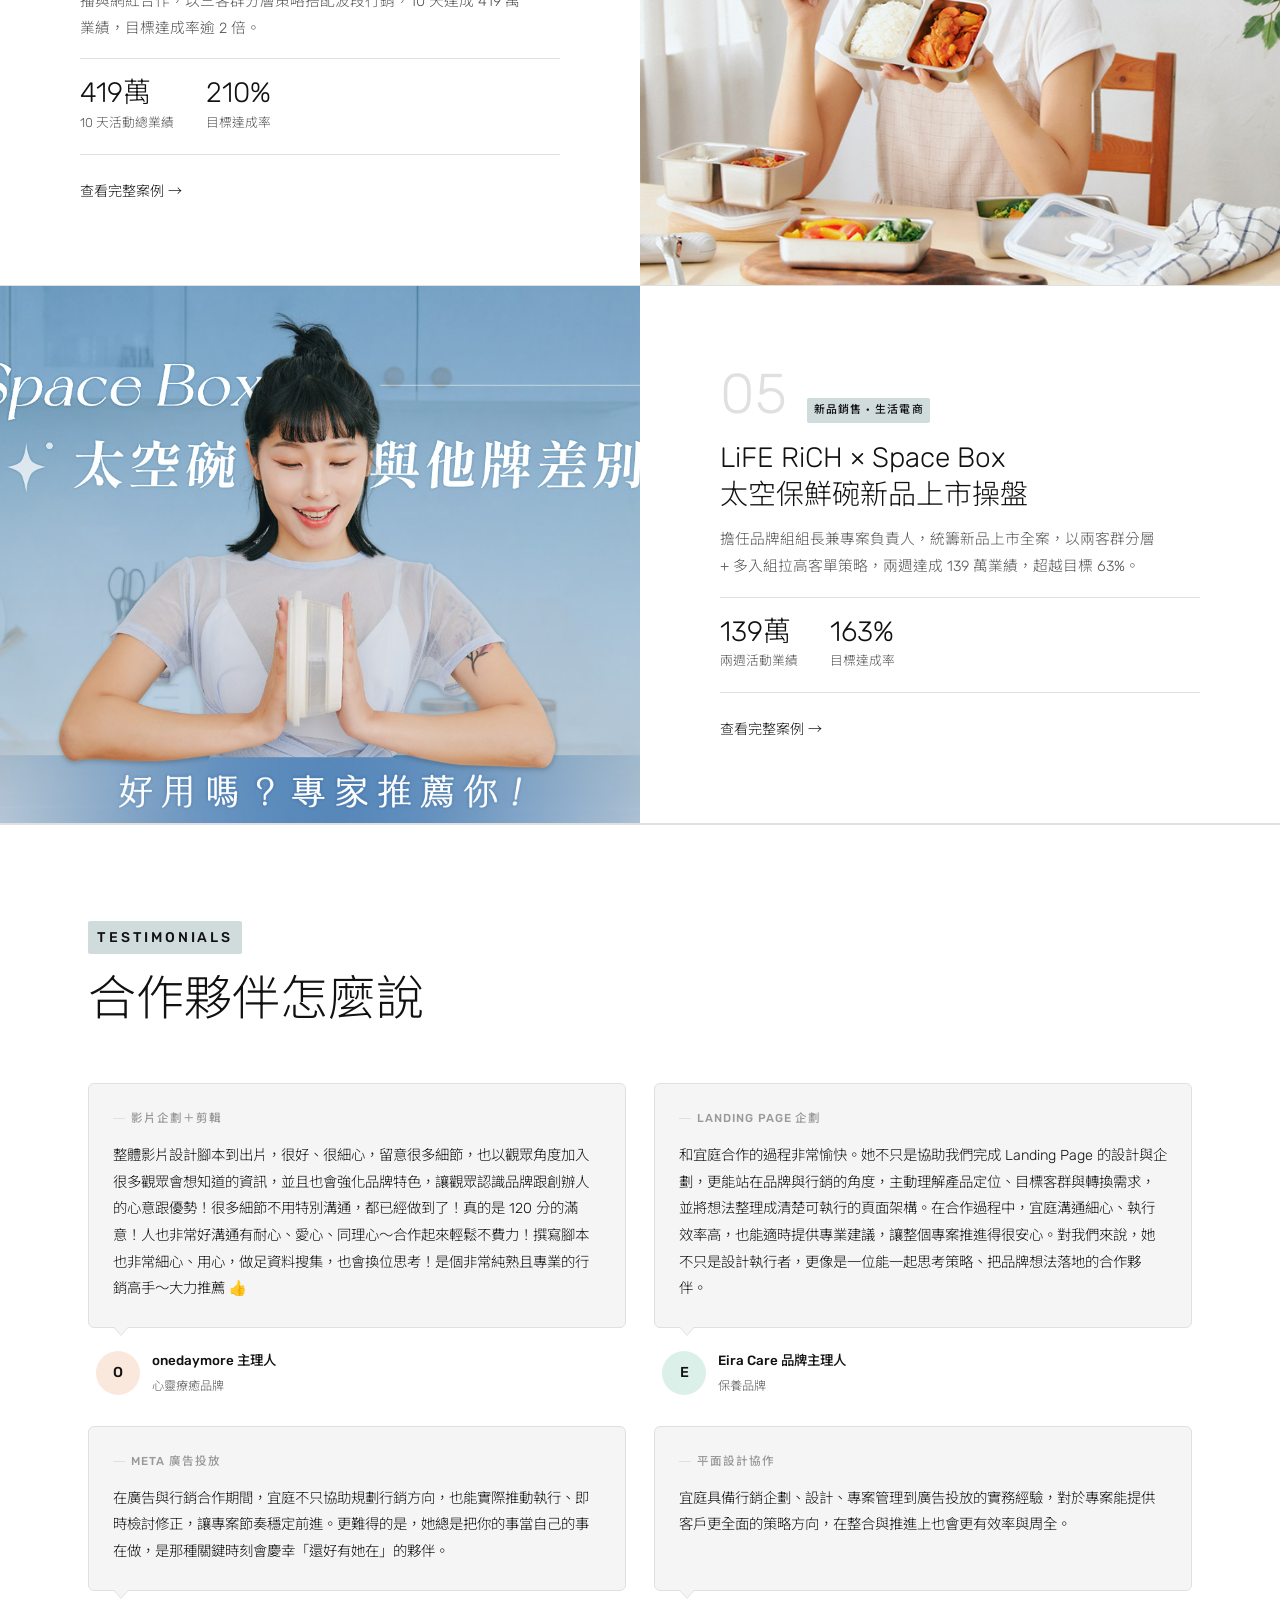
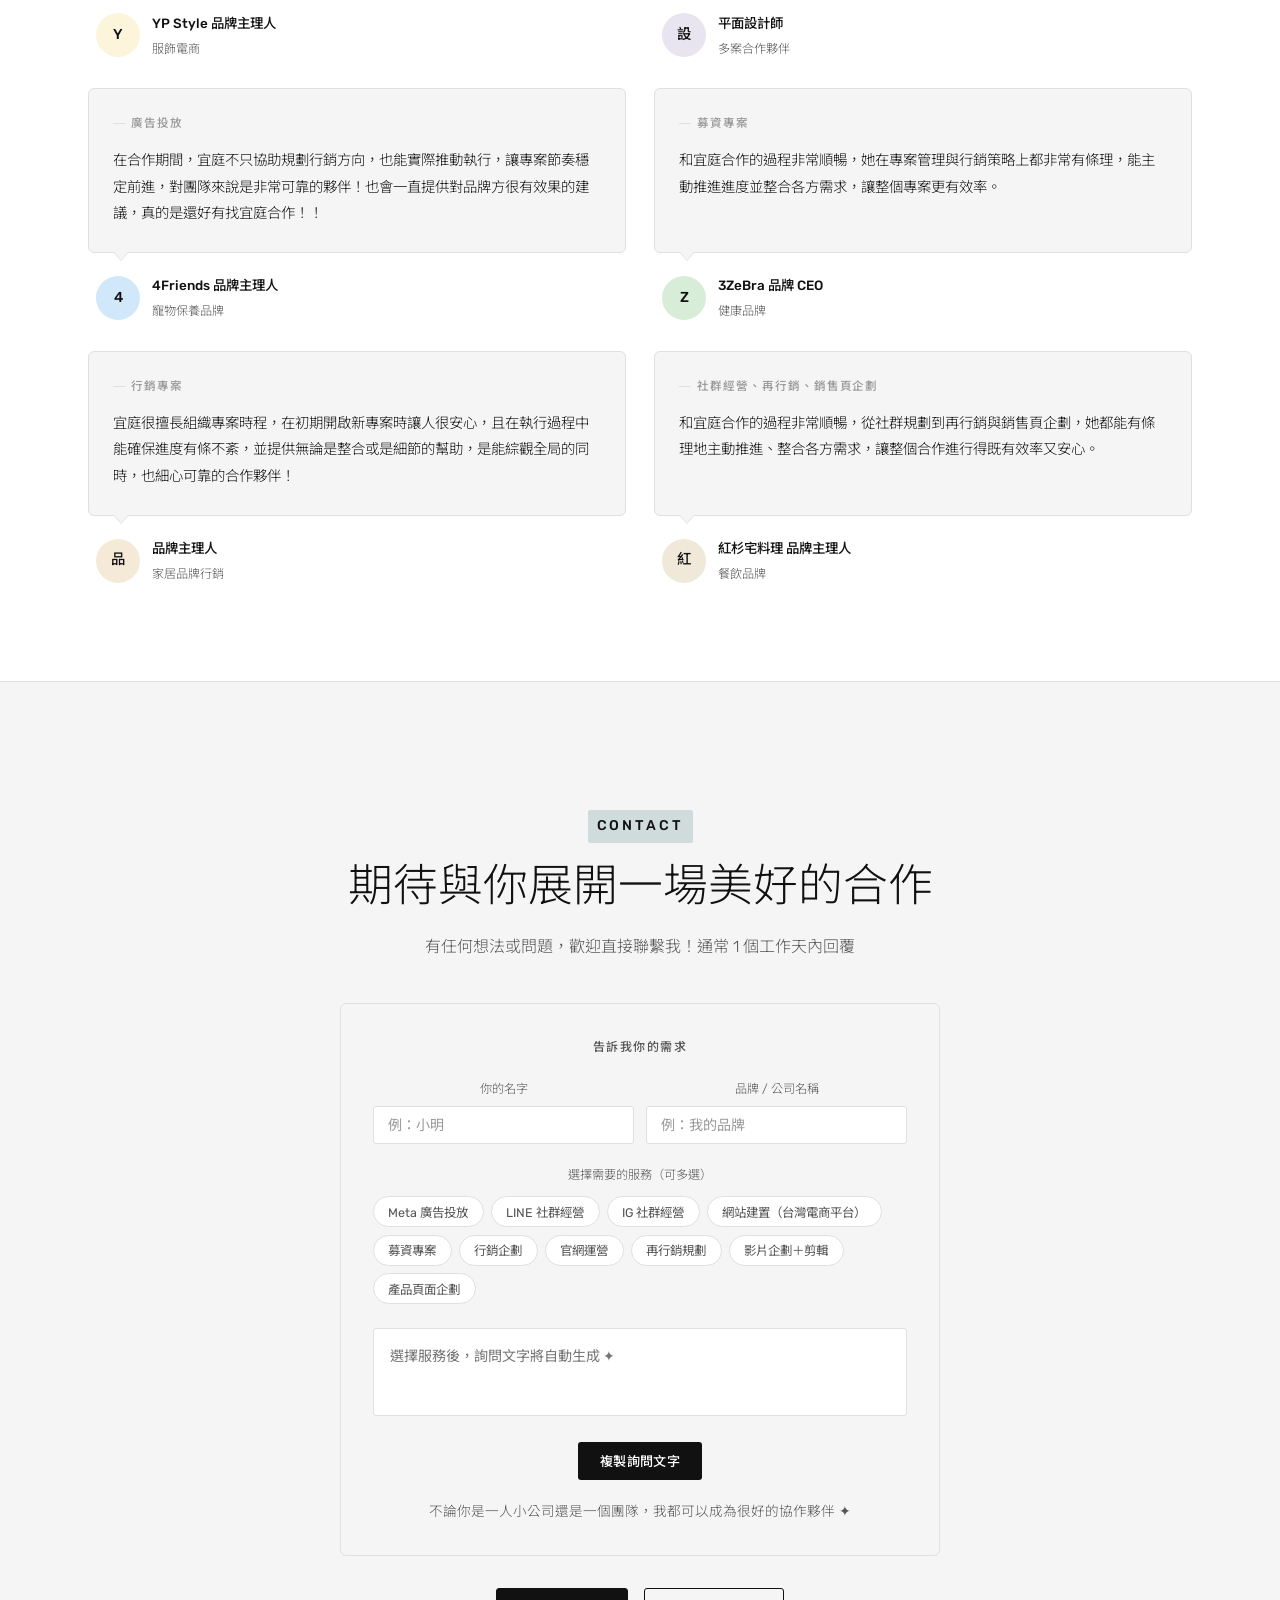
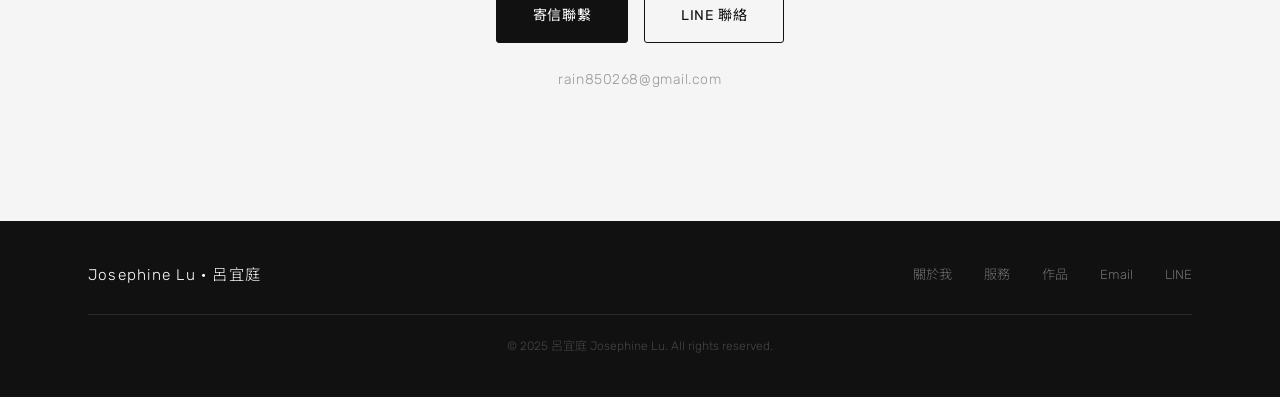
==== commit 9bb591a1: "JSP-PF 評價：新增家居品牌行銷、紅杉宅料理兩則客戶評語 Co-Authored-By: Claude Sonnet 4.6 <noreply@anthropic.com>" ====
--- a/index.html
+++ b/index.html
@@ -418,6 +418,36 @@
           </div>
         </div>
 
+        <!-- 家居品牌行銷 -->
+        <div class="testi-card reveal">
+          <div class="testi-bubble">
+            <div class="testi-tag">行銷專案</div>
+            <p class="testi-quote">宜庭很擅長組織專案時程，在初期開啟新專案時讓人很安心，且在執行過程中能確保進度有條不紊，並提供無論是整合或是細節的幫助，是能綜觀全局的同時，也細心可靠的合作夥伴！</p>
+          </div>
+          <div class="testi-author-row">
+            <div class="testi-avatar" style="background:#F5EAD8;">品</div>
+            <div>
+              <div class="testi-name">品牌主理人</div>
+              <div class="testi-brand">家居品牌行銷</div>
+            </div>
+          </div>
+        </div>
+
+        <!-- 紅杉宅料理 -->
+        <div class="testi-card reveal">
+          <div class="testi-bubble">
+            <div class="testi-tag">社群經營、再行銷、銷售頁企劃</div>
+            <p class="testi-quote">和宜庭合作的過程非常順暢，從社群規劃到再行銷與銷售頁企劃，她都能有條理地主動推進、整合各方需求，讓整個合作進行得既有效率又安心。</p>
+          </div>
+          <div class="testi-author-row">
+            <div class="testi-avatar" style="background:#F0E8D8;">紅</div>
+            <div>
+              <div class="testi-name">紅杉宅料理 品牌主理人</div>
+              <div class="testi-brand">餐飲品牌</div>
+            </div>
+          </div>
+        </div>
+
       </div>
     </div>
   </section>
